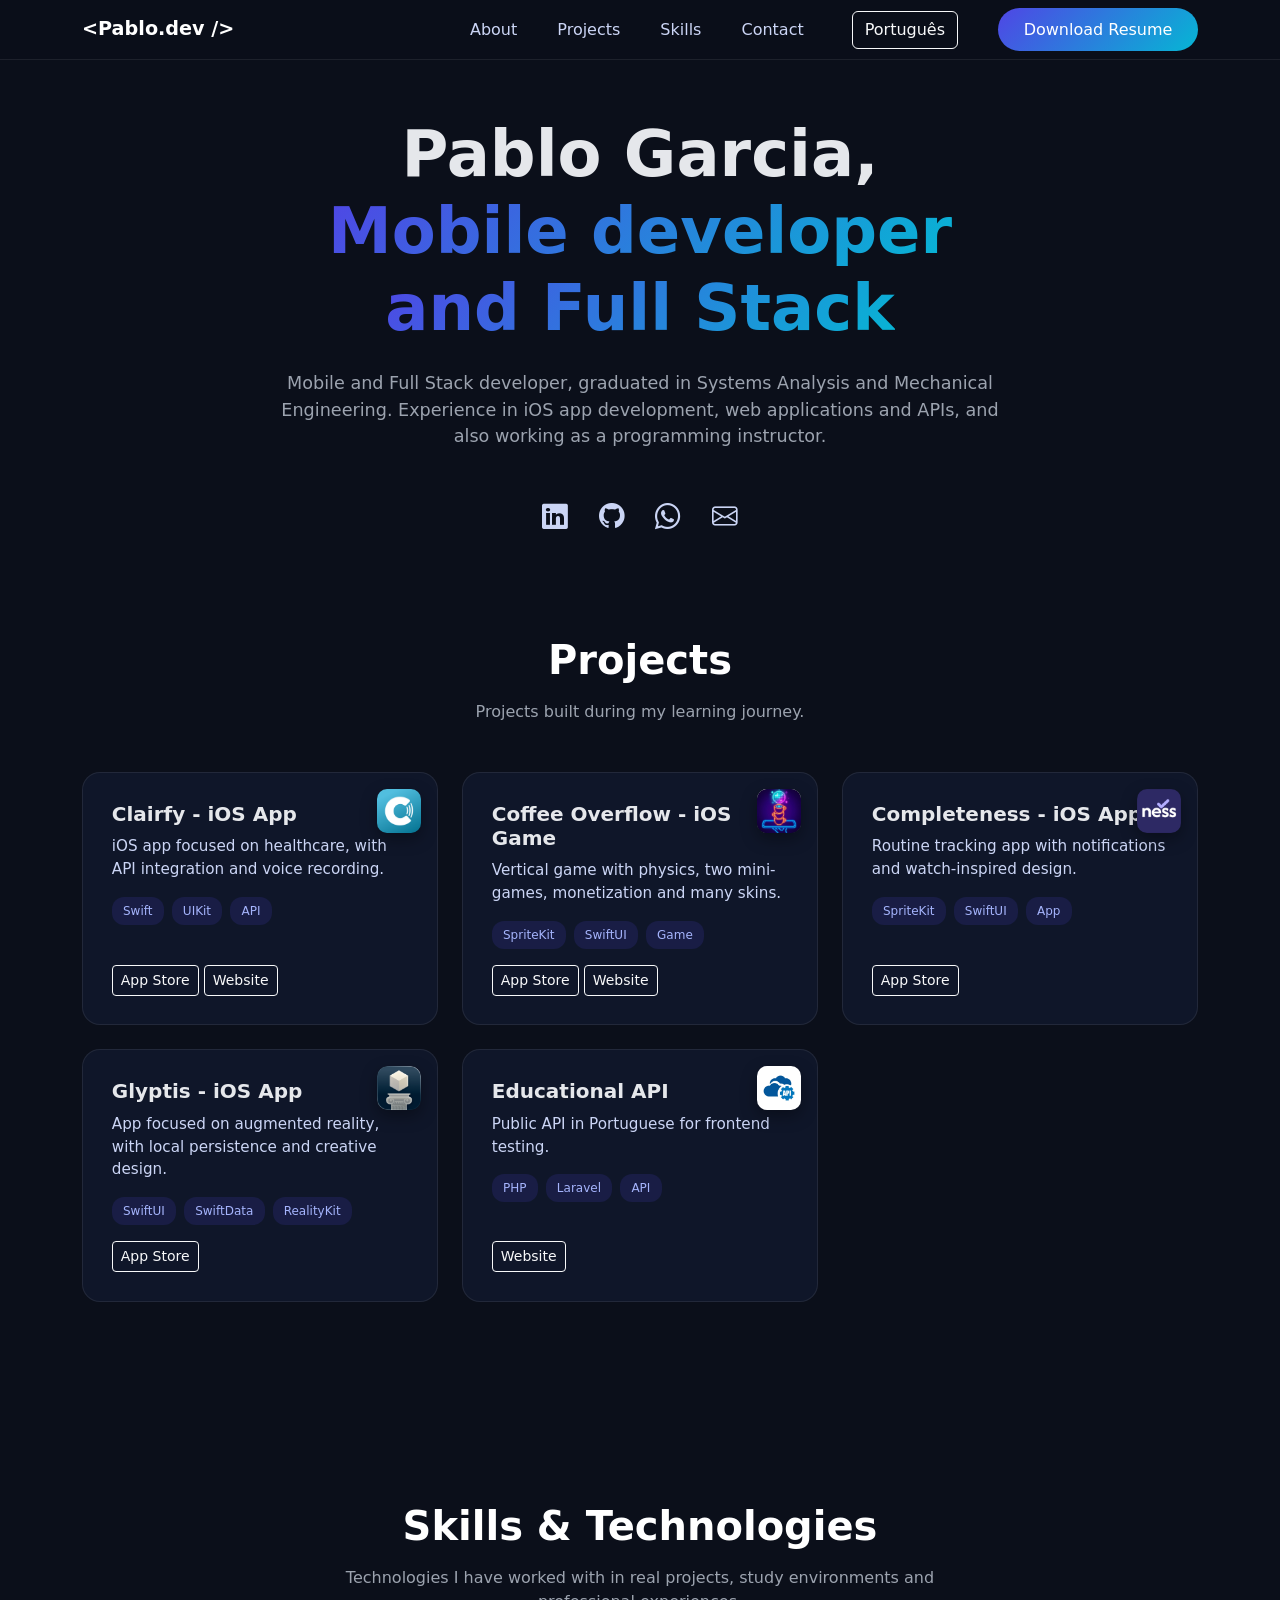
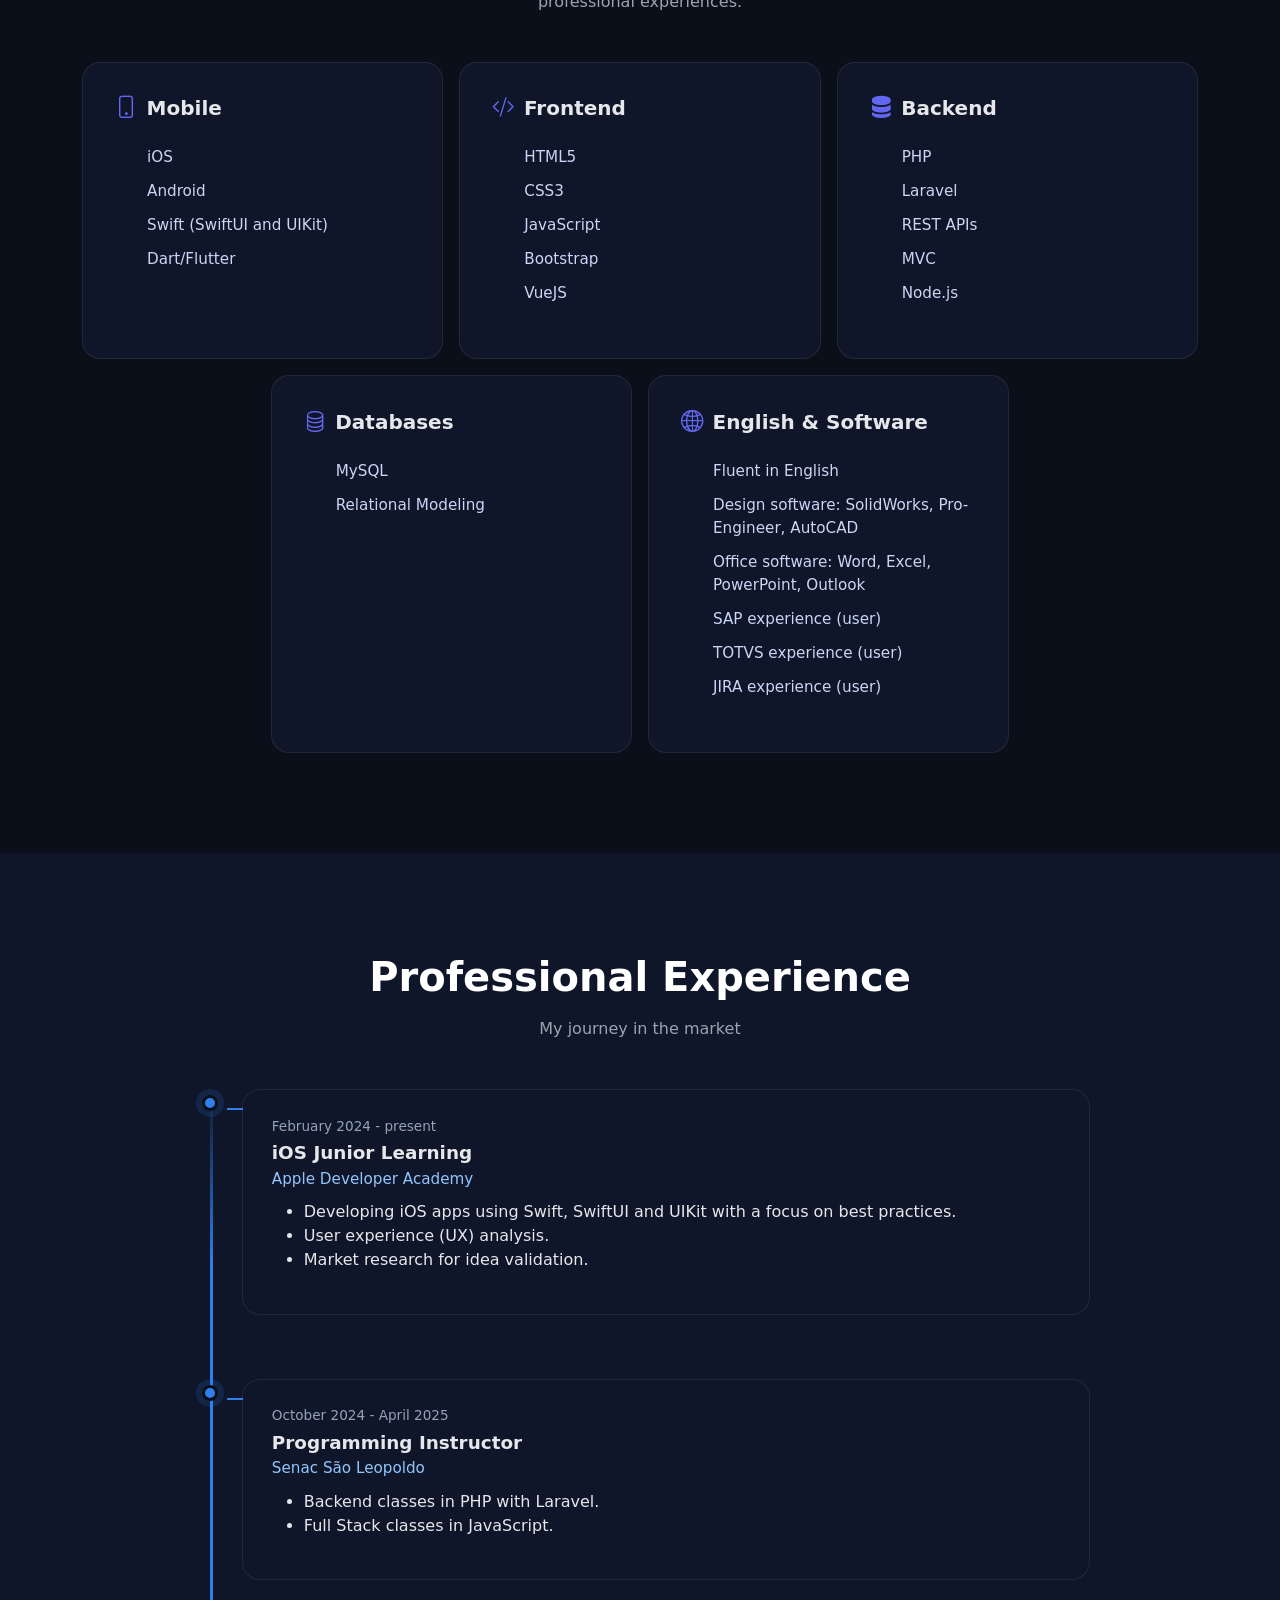
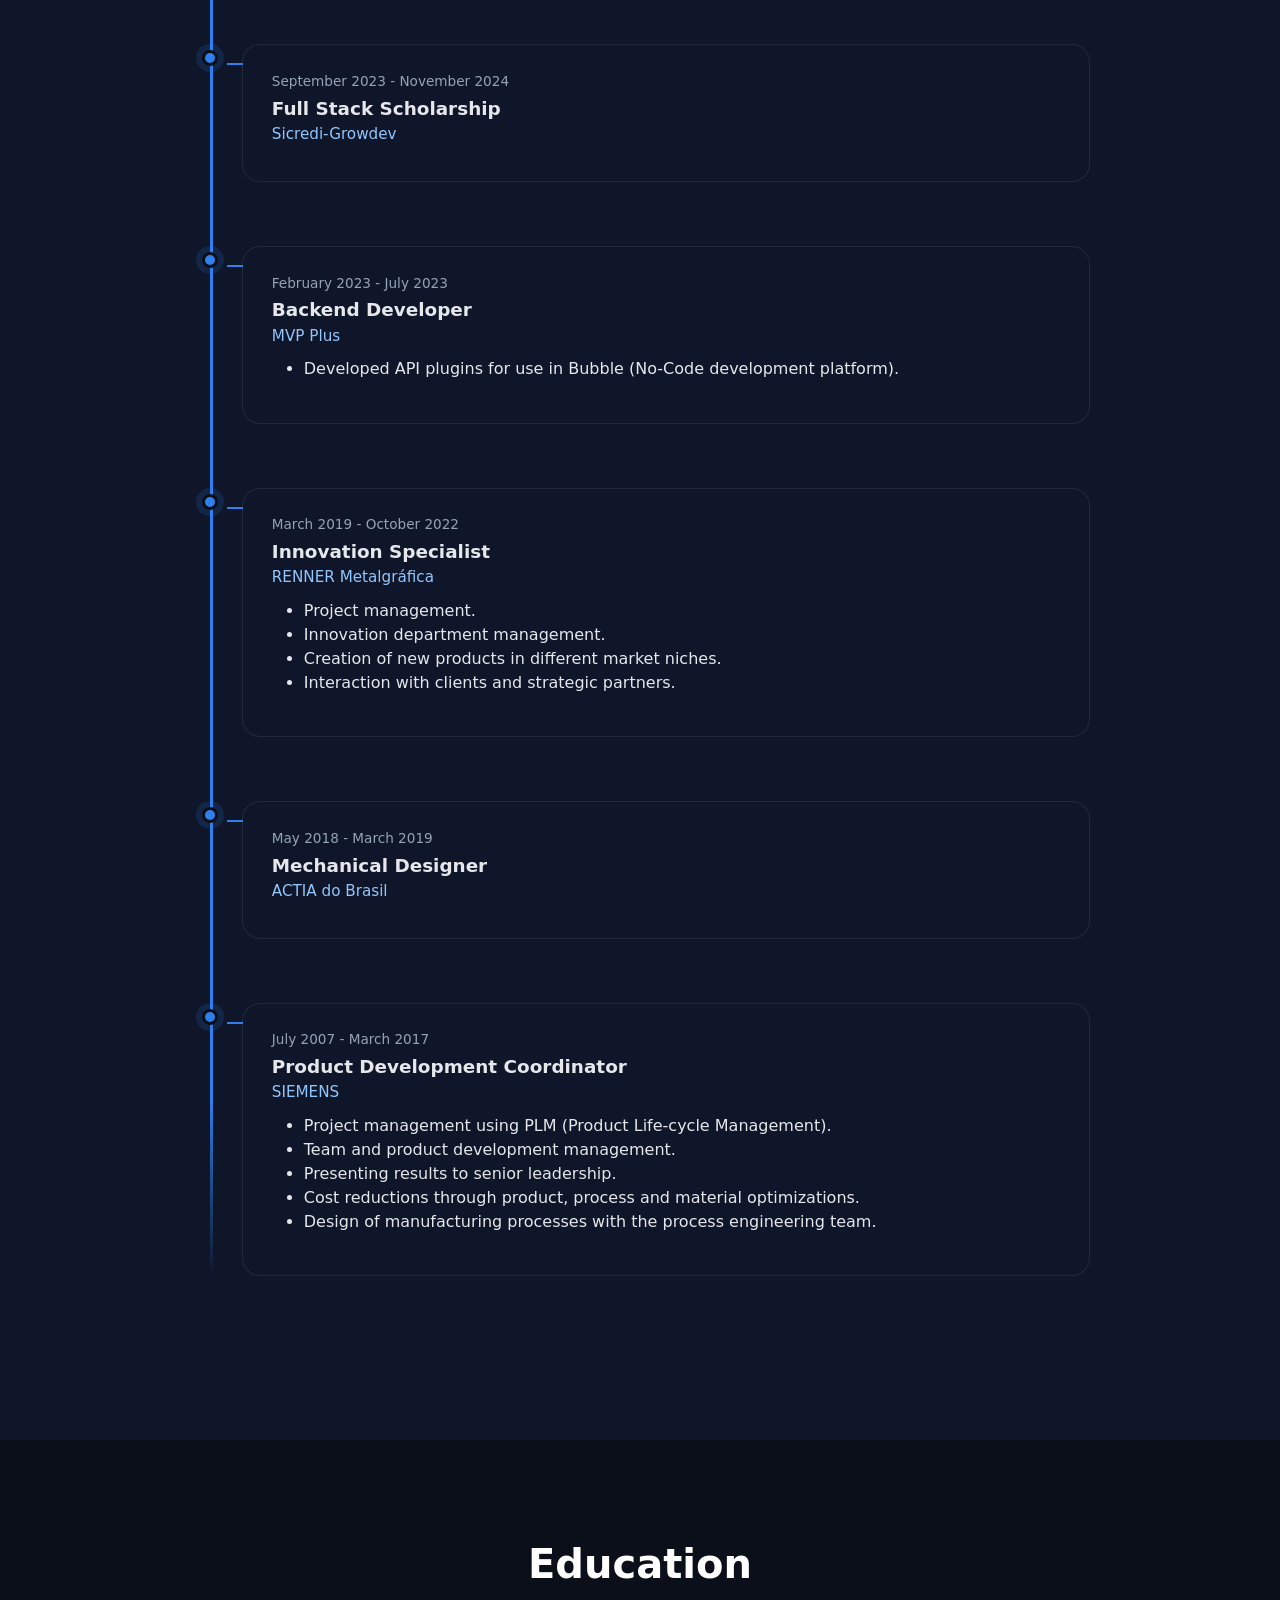
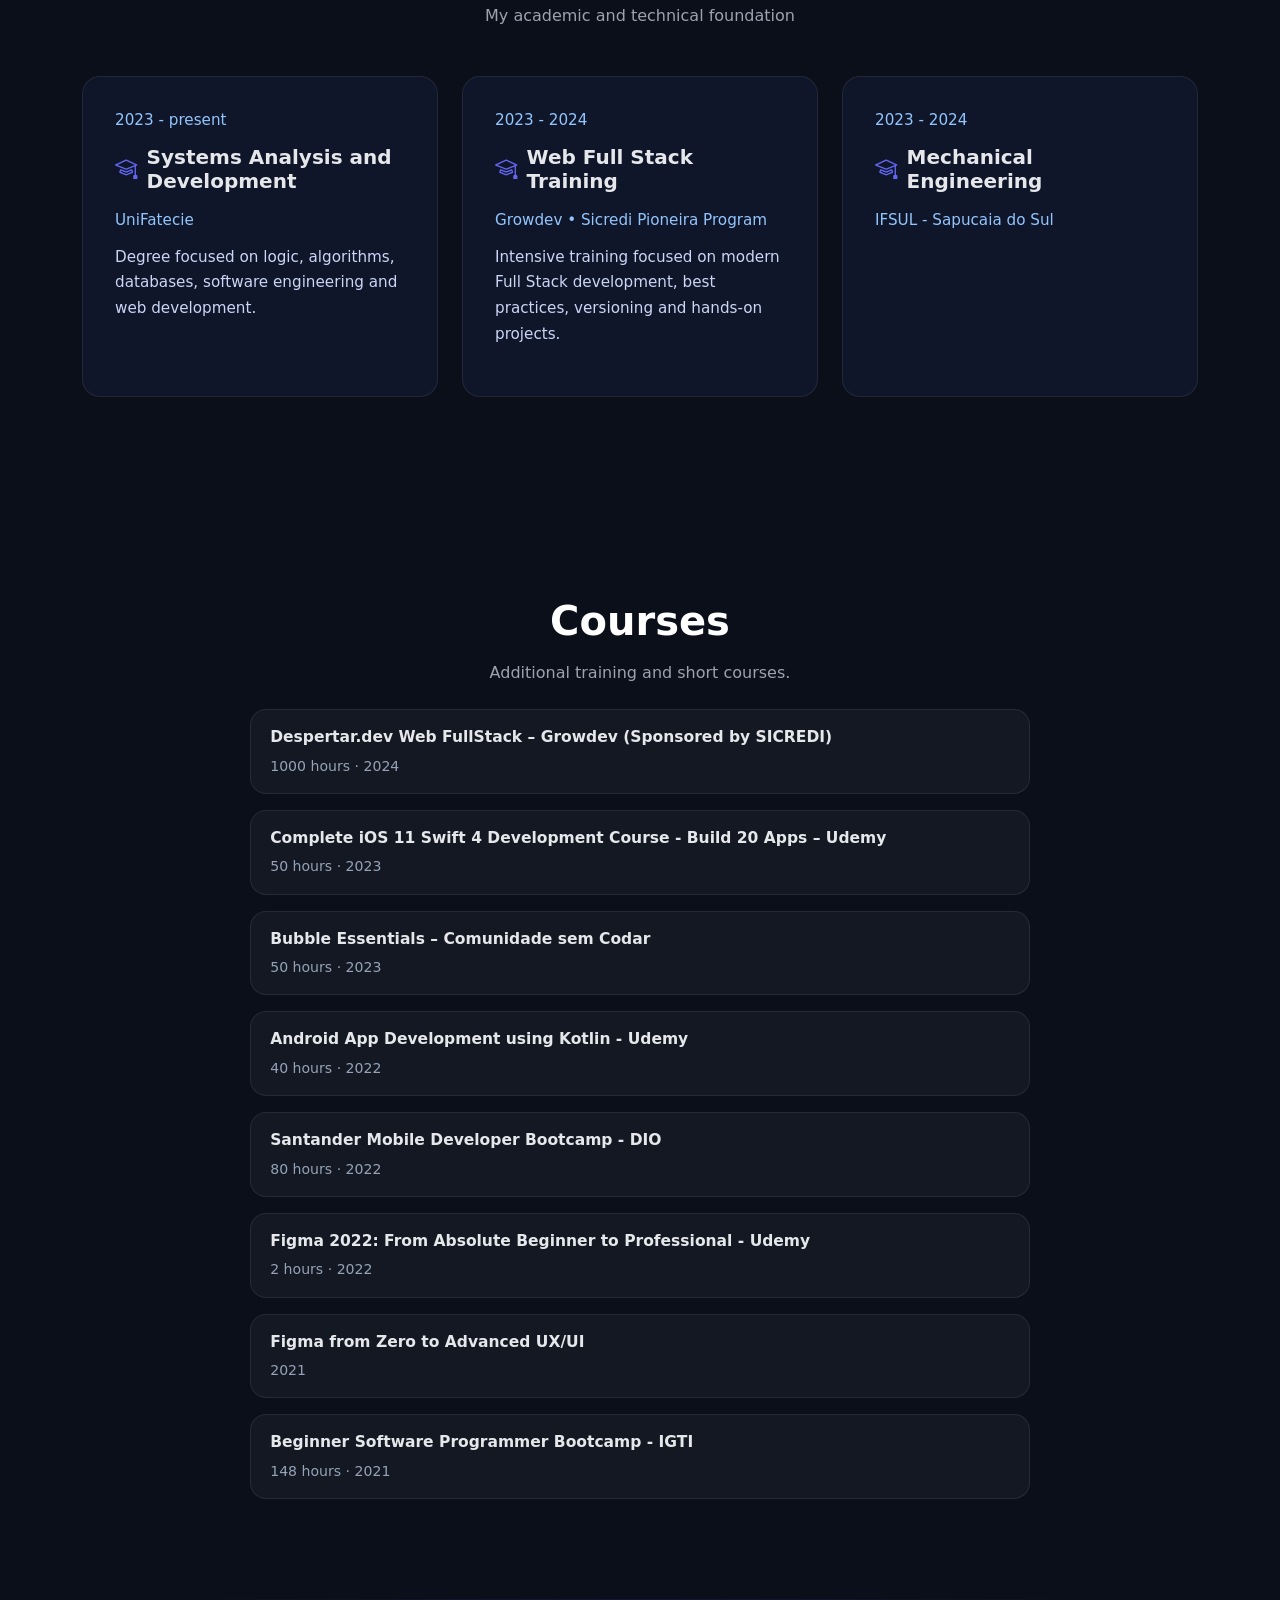
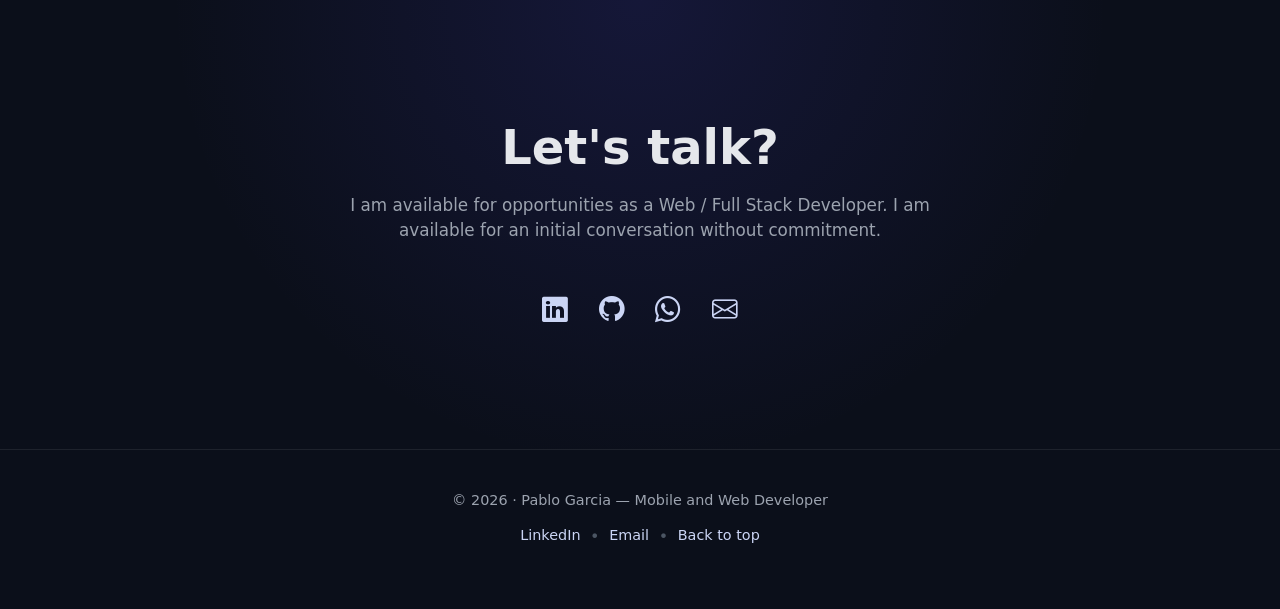
==== index-en.html @ 7ee6f0d1 "FInalização do portifólio" ====
<!DOCTYPE html>
<html lang="en">

<head>
    <meta charset="UTF-8" />
    <meta name="viewport" content="width=device-width, initial-scale=1.0" />
    <title>Pablo Garcia | Portfolio</title>

    <!-- Bootstrap -->
    <link href="https://cdn.jsdelivr.net/npm/bootstrap@5.3.3/dist/css/bootstrap.min.css" rel="stylesheet" />

    <!-- Icons -->
    <link href="https://cdn.jsdelivr.net/npm/bootstrap-icons@1.11.3/font/bootstrap-icons.css" rel="stylesheet" />

    <!-- Custom CSS -->
    <link rel="stylesheet" href="css/style.css" />
</head>

<body>

    <!-- NAVBAR -->
    <nav class="navbar navbar-expand-lg navbar-dark fixed-top custom-navbar">
        <div class="container">
            <a class="navbar-brand fw-bold" href="#">
                &lt;Pablo.dev /&gt;
            </a>

            <button class="navbar-toggler" type="button" data-bs-toggle="collapse" data-bs-target="#navbarNav">
                <span class="navbar-toggler-icon"></span>
            </button>

            <div class="collapse navbar-collapse justify-content-end" id="navbarNav">
                <ul class="navbar-nav align-items-lg-center gap-lg-4">
                    <li class="nav-item">
                        <a class="nav-link" href="#about">About</a>
                    </li>
                    <li class="nav-item">
                        <a class="nav-link" href="#projects">Projects</a>
                    </li>
                    <li class="nav-item">
                        <a class="nav-link" href="#skills">Skills</a>
                    </li>
                    <li class="nav-item">
                        <a class="nav-link" href="#contact">Contact</a>
                    </li>
                    <li class="nav-item">
                        <a class="btn btn-outline-light ms-lg-3 d-none d-lg-inline-block" href="index.html">
                            Português
                        </a>
                    </li>
                    <li class="nav-item">
                        <a class="btn btn-gradient ms-lg-3 d-none d-lg-inline-block" href="assets/Pablo_Garcia_dev_ATS_in.pdf" download>
                            Download Resume
                        </a>
                    </li>
                </ul>
            </div>

            <a class="btn btn-outline-light ms-lg-3 d-inline-block d-lg-none nav-lang-mobile" href="index.html">
                Português
            </a>
        </div>
    </nav>

    <!-- HERO -->
    <section class="hero-section d-flex align-items-center">
        <div class="container text-center">

            <h1 class="hero-title mt-3">
                Pablo Garcia, <br />
                <span class="gradient-text">Mobile developer</span><br />
                <span class="gradient-text">and Full Stack</span>
            </h1>

            <section id="about">
                <p class="hero-subtitle mt-4">
                    Mobile and Full Stack developer, graduated in Systems Analysis and Mechanical Engineering.
                    Experience in iOS app development, web applications and APIs, and also working as a programming instructor.
                </p>
            </section>

            <section id="contact">
                <div class="social-icons mt-5">
                    <a href="https://www.linkedin.com/in/pablogarciadev/" class="me-3" target="_blank"
                        rel="noopener noreferrer" aria-label="LinkedIn">
                        <i class="bi bi-linkedin"></i></a>

                    <a href="https://github.com/PabloGarcia48" class="me-3" target="_blank" rel="noopener noreferrer"
                        aria-label="GitHub">
                        <i class="bi bi-github"></i></a>

                    <a href="https://wa.me/5551993482929" class="me-3" target="_blank" rel="noopener noreferrer"
                        aria-label="WhatsApp">
                        <i class="bi bi-whatsapp"></i></a>

                    <a href="mailto:pablorobertodev@gmail.com" aria-label="email">
                        <i class="bi bi-envelope"></i></a>
                </div>
            </section>

        </div>
    </section>

    <!-- PROJECTS -->
    <section id="projects" class="section-padding">
        <div class="container">

            <div class="section-header text-center mb-5">
                <h2 class="section-title">Projects</h2>
                <p class="section-subtitle">
                    Projects built during my learning journey.
                </p>
            </div>

            <div class="row g-4">

                <!-- Project 1 -->
                <div class="col-md-6 col-lg-4">
                    <div class="project-card h-100">

                        <!-- App Icon -->
                        <img src="assets/ClairfyIcon.png" alt="Clairfy app icon" class="project-icon" />

                        <div class="project-body">
                            <h5 class="project-title">Clairfy - iOS App</h5>
                            <p class="project-description">
                                iOS app focused on healthcare, with API integration and voice recording.
                            </p>

                            <div class="project-tags">
                                <span class="tag">Swift</span>
                                <span class="tag">UIKit</span>
                                <span class="tag">API</span>
                            </div>
                        </div>

                        <div class="project-footer mt-3">
                            <a href="https://apps.apple.com/br/app/clairfy/id6747406139?l=en-GB" target="_blank"
                                rel="noopener noreferrer" class="btn btn-sm btn-outline-light">
                                App Store
                            </a>
                            <a href="https://clairfy.netlify.app" target="_blank" rel="noopener noreferrer"
                                class="btn btn-sm btn-outline-light">
                                Website
                            </a>
                        </div>
                    </div>
                </div>

                <!-- Project 2 -->

                <div class="col-md-6 col-lg-4">
                    <div class="project-card h-100">

                        <!-- App Icon -->
                        <img src="assets/CoffeeOverflowIcon.jpeg" alt="Coffee Overflow app icon"
                            class="project-icon" />

                        <div class="project-body">
                            <h5 class="project-title">Coffee Overflow - iOS Game</h5>
                            <p class="project-description">
                                Vertical game with physics, two mini-games, monetization and many skins.
                            </p>

                            <div class="project-tags">
                                <span class="tag">SpriteKit</span>
                                <span class="tag">SwiftUI</span>
                                <span class="tag">Game</span>
                            </div>
                        </div>

                        <div class="project-footer mt-3">
                            <a href="https://apps.apple.com/br/app/coffee-overflow-neon-rhythm/id6760731874?l=en-GB"
                                target="_blank" rel="noopener noreferrer" class="btn btn-sm btn-outline-light">
                                App Store
                            </a>
                            <a href="https://coffeeoverflow.lovable.app" target="_blank" rel="noopener noreferrer"
                                class="btn btn-sm btn-outline-light">
                                Website
                            </a>
                        </div>
                    </div>
                </div>

                <!-- Project 3 -->

                <div class="col-md-6 col-lg-4">
                    <div class="project-card h-100">

                        <!-- App Icon -->
                        <img src="assets/completenessIcon.jpg" alt="Completeness app icon" class="project-icon" />

                        <div class="project-body">
                            <h5 class="project-title">Completeness - iOS App</h5>
                            <p class="project-description">
                                Routine tracking app with notifications and watch-inspired design.
                            </p>

                            <div class="project-tags">
                                <span class="tag">SpriteKit</span>
                                <span class="tag">SwiftUI</span>
                                <span class="tag">App</span>
                            </div>
                        </div>

                        <div class="project-footer mt-3">
                            <a href="https://apps.apple.com/br/app/completeness/id6752423274?l=en-GB" target="_blank"
                                rel="noopener noreferrer" class="btn btn-sm btn-outline-light">
                                App Store
                            </a>
                        </div>
                    </div>
                </div>

                <!-- Project 4 -->

                <div class="col-md-6 col-lg-4">
                    <div class="project-card h-100">

                        <!-- App Icon -->
                        <img src="assets/GlyptisIcon.png" alt="Glyptis app icon" class="project-icon" />

                        <div class="project-body">
                            <h5 class="project-title">Glyptis - iOS App</h5>
                            <p class="project-description">
                                App focused on augmented reality, with local persistence and creative design.
                            </p>

                            <div class="project-tags">
                                <span class="tag">SwiftUI</span>
                                <span class="tag">SwiftData</span>
                                <span class="tag">RealityKit</span>
                            </div>
                        </div>

                        <div class="project-footer mt-3">
                            <a href="https://apps.apple.com/br/app/glyptis-realidade-esculpida/id6755839447?l=en-GB"
                                target="_blank" rel="noopener noreferrer" class="btn btn-sm btn-outline-light">
                                App Store
                            </a>
                        </div>
                    </div>
                </div>

                <!-- Project 5 -->

                <div class="col-md-6 col-lg-4">
                    <div class="project-card h-100">

                        <!-- App Icon -->
                        <img src="assets/logoAPI.jpg" alt="Vibe4Fit app icon" class="project-icon" />

                        <div class="project-body">
                            <h5 class="project-title">Educational API</h5>
                            <p class="project-description">
                                Public API in Portuguese for frontend testing.
                            </p>

                            <div class="project-tags">
                                <span class="tag">PHP</span>
                                <span class="tag">Laravel</span>
                                <span class="tag">API</span>
                            </div>
                        </div>

                        <div class="project-footer mt-3">
                            <a href="https://api-professores-main-2dg03s.laravel.cloud" target="_blank"
                                rel="noopener noreferrer" class="btn btn-sm btn-outline-light">
                                Website
                            </a>
                        </div>
                    </div>
                </div>
            </div>
        </div>
    </section>

    <!-- SKILLS -->
    <section id="skills" class="section-padding">
        <div class="container">

            <div class="section-header text-center mb-5">
                <h2 class="section-title">Skills & Technologies</h2>
                <p class="section-subtitle">
                    Technologies I have worked with in real projects, study environments and professional experiences.
                </p>
            </div>

            <div class="row g-3">

                <!-- Mobile -->
                <div class="col-md-6 col-lg-4">
                    <div class="skill-card h-100">
                        <h5 class="skill-title">
                            <i class="bi bi-phone"></i> Mobile
                        </h5>

                        <ul class="skill-list">
                            <li>iOS</li>
                            <li>Android</li>
                            <li>Swift (SwiftUI and UIKit)</li>
                            <li>Dart/Flutter</li>
                        </ul>
                    </div>
                </div>

                <!-- Frontend -->
                <div class="col-md-6 col-lg-4">
                    <div class="skill-card h-100">
                        <h5 class="skill-title">
                            <i class="bi bi-code-slash"></i> Frontend
                        </h5>

                        <ul class="skill-list">
                            <li>HTML5</li>
                            <li>CSS3</li>
                            <li>JavaScript</li>
                            <li>Bootstrap</li>
                            <li>VueJS</li>
                        </ul>
                    </div>
                </div>

                <!-- Backend -->
                <div class="col-md-6 col-lg-4">
                    <div class="skill-card h-100">
                        <h5 class="skill-title">
                            <i class="bi bi-server"></i> Backend
                        </h5>

                        <ul class="skill-list">
                            <li>PHP</li>
                            <li>Laravel</li>
                            <li>REST APIs</li>
                            <li>MVC</li>
                            <li>Node.js</li>
                        </ul>
                    </div>
                </div>

                <!-- Database -->
                <div class="col-md-6 col-lg-4 offset-lg-2">
                    <div class="skill-card h-100">
                        <h5 class="skill-title">
                            <i class="bi bi-database"></i> Databases
                        </h5>

                        <ul class="skill-list">
                            <li>MySQL</li>
                            <li>Relational Modeling</li>
                        </ul>
                    </div>
                </div>

                <!-- English and Software -->
                <div class="col-md-6 col-lg-4">
                    <div class="skill-card h-100">
                        <h5 class="skill-title">
                            <i class="bi bi-globe2"></i> English & Software
                        </h5>

                        <ul class="skill-list">
                            <li>Fluent in English</li>
                            <li>Design software: SolidWorks, Pro-Engineer, AutoCAD</li>
                            <li>Office software: Word, Excel, PowerPoint, Outlook</li>
                            <li>SAP experience (user)</li>
                            <li>TOTVS experience (user)</li>
                            <li>JIRA experience (user)</li>
                        </ul>
                    </div>
                </div>

            </div>
        </div>
    </section>

    <!-- PROFESSIONAL EXPERIENCE -->

    <section id="experience" class="section-padding section-dark">
        <div class="container">
            <div class="section-header text-center mb-5">
                <h2 class="section-title">Professional Experience</h2>
                <p class="section-subtitle">My journey in the market</p>
            </div>

            <div class="timeline">

                <div class="timeline-item">
                    <div class="timeline-dot"></div>
                    <div class="timeline-content">
                        <span class="timeline-date">February 2024 - present</span>
                        <h5>iOS Junior Learning</h5>
                        <span class="timeline-company">Apple Developer Academy</span>
                        <ul>
                            <li>Developing iOS apps using Swift, SwiftUI and UIKit with a focus on best practices.</li>
                            <li>User experience (UX) analysis.</li>
                            <li>Market research for idea validation.</li>
                        </ul>
                    </div>
                </div>

                <div class="timeline-item">
                    <div class="timeline-dot"></div>
                    <div class="timeline-content">
                        <span class="timeline-date">October 2024 - April 2025</span>
                        <h5>Programming Instructor</h5>
                        <span class="timeline-company">Senac São Leopoldo</span>
                        <ul>
                            <li>Backend classes in PHP with Laravel.</li>
                            <li>Full Stack classes in JavaScript.</li>
                        </ul>
                    </div>
                </div>

                <div class="timeline-item">
                    <div class="timeline-dot"></div>
                    <div class="timeline-content">
                        <span class="timeline-date">September 2023 - November 2024</span>
                        <h5>Full Stack Scholarship</h5>
                        <span class="timeline-company">Sicredi-Growdev</span>

                    </div>
                </div>

                <div class="timeline-item">
                    <div class="timeline-dot"></div>
                    <div class="timeline-content">
                        <span class="timeline-date">February 2023 - July 2023</span>
                        <h5>Backend Developer</h5>
                        <span class="timeline-company">MVP Plus</span>
                        <ul>
                            <li>Developed API plugins for use in Bubble (No-Code development platform).</li>
                        </ul>
                    </div>
                </div>

                <div class="timeline-item">
                    <div class="timeline-dot"></div>
                    <div class="timeline-content">
                        <span class="timeline-date">March 2019 - October 2022</span>
                        <h5>Innovation Specialist</h5>
                        <span class="timeline-company">RENNER Metalgráfica</span>
                        <ul>
                            <li>Project management.</li>
                            <li>Innovation department management.</li>
                            <li>Creation of new products in different market niches.</li>
                            <li>Interaction with clients and strategic partners.</li>
                        </ul>
                    </div>
                </div>

                <div class="timeline-item">
                    <div class="timeline-dot"></div>
                    <div class="timeline-content">
                        <span class="timeline-date">May 2018 - March 2019</span>
                        <h5>Mechanical Designer</h5>
                        <span class="timeline-company">ACTIA do Brasil</span>
                    </div>
                </div>

                <div class="timeline-item">
                    <div class="timeline-dot"></div>
                    <div class="timeline-content">
                        <span class="timeline-date">July 2007 - March 2017</span>
                        <h5>Product Development Coordinator</h5>
                        <span class="timeline-company">SIEMENS</span>
                        <ul>
                            <li>Project management using PLM (Product Life-cycle Management).</li>
                            <li>Team and product development management.</li>
                            <li>Presenting results to senior leadership.</li>
                            <li>Cost reductions through product, process and material optimizations.</li>
                            <li>Design of manufacturing processes with the process engineering team.</li>
                        </ul>
                    </div>
                </div>

            </div>
        </div>
    </section>


    <!-- EDUCATION -->

    <section id="education" class="section-padding">
        <div class="container">
            <div class="section-header text-center mb-5">
                <h2 class="section-title">Education</h2>
                <p class="section-subtitle">My academic and technical foundation</p>
            </div>

            <div class="row g-4">
                <div class="col-md-4">
                    <div class="education-card h-100">
                        <span class="education-date">2023 - present</span>
                        <h5 class="education-title">
                            <i class="bi bi-mortarboard"></i>
                            Systems Analysis and Development
                        </h5>
                        <span class="education-school">UniFatecie</span>
                        <p class="education-description">
                            Degree focused on logic, algorithms, databases, software engineering and web development.
                        </p>
                    </div>
                </div>

                <div class="col-md-4">
                    <div class="education-card h-100">
                        <span class="education-date">2023 - 2024</span>
                        <h5 class="education-title">
                            <i class="bi bi-mortarboard"></i>
                            Web Full Stack Training
                        </h5>
                        <span class="education-school">Growdev • Sicredi Pioneira Program</span>
                        <p class="education-description">
                            Intensive training focused on modern Full Stack development, best practices, versioning and hands-on projects.
                        </p>
                    </div>
                </div>

                <div class="col-md-4">
                    <div class="education-card h-100">
                        <span class="education-date">2023 - 2024</span>
                        <h5 class="education-title">
                            <i class="bi bi-mortarboard"></i>
                            Mechanical Engineering
                        </h5>
                        <span class="education-school">IFSUL - Sapucaia do Sul</span>
                    </div>
                </div>

            </div>
        </div>
    </section>

    <!-- COURSES -->
    <section id="courses" class="section-padding">
        <div class="container">
            <div class="section-header text-center mb-4">
                <h2 class="section-title">Courses</h2>
                <p class="section-subtitle">Additional training and short courses.</p>
            </div>

            <div class="course-list">
                <div class="course-item">
                    <p class="course-name">Despertar.dev Web FullStack – Growdev (Sponsored by SICREDI)</p>
                    <span class="course-meta">1000 hours · 2024</span>
                </div>
                <div class="course-item">
                    <p class="course-name">Complete iOS 11 Swift 4 Development Course - Build 20 Apps – Udemy</p>
                    <span class="course-meta">50 hours · 2023</span>
                </div>
                <div class="course-item">
                    <p class="course-name">Bubble Essentials – Comunidade sem Codar</p>
                    <span class="course-meta">50 hours · 2023</span>
                </div>
                <div class="course-item">
                    <p class="course-name">Android App Development using Kotlin - Udemy</p>
                    <span class="course-meta">40 hours · 2022</span>
                </div>
                <div class="course-item">
                    <p class="course-name">Santander Mobile Developer Bootcamp - DIO</p>
                    <span class="course-meta">80 hours · 2022</span>
                </div>
                <div class="course-item">
                    <p class="course-name">Figma 2022: From Absolute Beginner to Professional - Udemy</p>
                    <span class="course-meta">2 hours · 2022</span>
                </div>
                <div class="course-item">
                    <p class="course-name">Figma from Zero to Advanced UX/UI</p>
                    <span class="course-meta">2021</span>
                </div>
                <div class="course-item">
                    <p class="course-name">Beginner Software Programmer Bootcamp - IGTI</p>
                    <span class="course-meta">148 hours · 2021</span>
                </div>
            </div>
        </div>
    </section>

    <!-- CALL TO ACTION -->

    <section id="cta" class="cta-section">
        <div class="container text-center">
            <h2 class="cta-title">Let's talk?</h2>
            <p class="cta-subtitle">
                I am available for opportunities as a Web / Full Stack Developer.
                I am available for an initial conversation without commitment.
            </p>

            <div class="social-icons mt-5">
                <a href="https://www.linkedin.com/in/pablogarciadev/" class="me-3" target="_blank"
                    rel="noopener noreferrer" aria-label="LinkedIn">
                    <i class="bi bi-linkedin"></i></a>

                <a href="https://github.com/PabloGarcia48" class="me-3" target="_blank" rel="noopener noreferrer"
                    aria-label="GitHub">
                    <i class="bi bi-github"></i></a>

                <a href="https://wa.me/5551993482929" class="me-3" target="_blank" rel="noopener noreferrer"
                    aria-label="WhatsApp">
                    <i class="bi bi-whatsapp"></i></a>

                <a href="mailto:pablorobertodev@gmail.com" aria-label="email">
                    <i class="bi bi-envelope"></i></a>
            </div>
        </div>
    </section>


    <!-- Footer -->
    <footer class="site-footer">
        <div class="container text-center">
            <p>
                © 2026 · Pablo Garcia — Mobile and Web Developer
            </p>

            <div class="footer-links">
                <a href="https://www.linkedin.com/in/seulinkedin" target="_blank">
                    LinkedIn
                </a>
                <span>•</span>
                <a href="mailto:pablorobertodev@gmail.com">
                    Email
                </a>
                <span>•</span>
                <a href="#top">
                    Back to top
                </a>
            </div>
        </div>
    </footer>



    <!-- Bootstrap JS -->
    <script src="https://cdn.jsdelivr.net/npm/bootstrap@5.3.3/dist/js/bootstrap.bundle.min.js"></script>

    <!-- Animation JS -->
    <script>
        document.addEventListener("DOMContentLoaded", () => {
            const items = document.querySelectorAll(".timeline-item");

            const observer = new IntersectionObserver(
                (entries, observer) => {
                    entries.forEach(entry => {
                        if (entry.isIntersecting) {
                            entry.target.classList.add("is-visible");
                            observer.unobserve(entry.target);
                        }
                    });
                },
                {
                    threshold: 0.25
                }
            );

            items.forEach(item => observer.observe(item));
        });
    </script>

</body>

</html>
---- css/style.css ----
/* =========================
   RESET / BASE
========================= */

* {
  margin: 0;
  padding: 0;
  box-sizing: border-box;
}

body {
  background-color: #0b0f1a;
  color: #e5e7eb;
  font-family: "Inter", system-ui, sans-serif;
  scroll-behavior: smooth;
}

/* =========================
   NAVBAR
========================= */

.custom-navbar {
  background: rgba(11, 15, 26, 0.85);
  backdrop-filter: blur(10px);
  border-bottom: 1px solid rgba(255, 255, 255, 0.08);
}

.navbar-brand {
  font-size: 1.2rem;
  font-weight: 700;
  color: #ffffff !important;
}

.nav-link {
  color: #cbd5f5 !important;
  transition: color 0.3s ease;
}

.nav-link:hover {
  color: #ffffff !important;
}

/* =========================
   BOTÕES
========================= */

.btn-gradient {
  background: linear-gradient(135deg, #4f46e5, #06b6d4);
  color: #ffffff;
  border: none;
  border-radius: 30px;
  padding: 0.6rem 1.6rem;
  transition: transform 0.2s ease, box-shadow 0.2s ease;
}

.btn-gradient:hover {
  transform: translateY(-2px);
  box-shadow: 0 10px 25px rgba(79, 70, 229, 0.4);
}

/* =========================
   HERO
========================= */

.hero-section {
  /* min-height: 100vh; */
  padding-top: 100px;
  text-align: center;
}

.badge-available {
  background: rgba(34, 197, 94, 0.15);
  color: #22c55e;
  padding: 0.5rem 1rem;
  border-radius: 20px;
  font-size: 0.9rem;
  display: inline-block;
  margin-bottom: 1rem;
}

.hero-title {
  font-size: clamp(2.5rem, 5vw, 4rem);
  font-weight: 800;
  line-height: 1.2;
  margin-bottom: 1rem;
}

.gradient-text {
  background: linear-gradient(135deg, #4f46e5, #06b6d4);
  -webkit-background-clip: text;
  -webkit-text-fill-color: transparent;
}

.hero-subtitle {
  max-width: 720px;
  margin: 0 auto;
  font-size: 1.1rem;
  color: #9ca3af;
}

/* =========================
   SOCIAL ICONS
========================= */

.social-icons {
  margin-top: 2rem;
}

.social-icons a {
  font-size: 1.6rem;
  color: #cbd5f5;
  margin: 0 0.6rem;
  transition: color 0.3s ease;
}

.social-icons a:hover {
  color: #ffffff;
}

/* =========================
   SECTIONS
========================= */

.section-padding {
  padding: 100px 0;
}

#about,
#contact {
  scroll-margin-top: 100px;
}

.section-dark {
  background-color: #0f1629;
}

/* =========================
   SECTION HEADERS (GENÉRICOS)
========================= */

.section-header {
  text-align: center;
  margin-bottom: 4rem;
}

.section-header h2 {
  font-size: 2.5rem;
  font-weight: 800;
  color: #ffffff;
}

.section-header p {
  max-width: 640px;
  margin: 1rem auto 0;
  color: #9ca3af;
}

/* =========================
   PROJECT CARDS
========================= */

.project-card {
  background: #0f1629;
  border: 1px solid rgba(255, 255, 255, 0.08);
  border-radius: 18px;
  padding: 1.8rem;
  display: flex;
  flex-direction: column;
  justify-content: space-between;
  transition: transform 0.3s ease, box-shadow 0.3s ease;
}

.project-card:hover {
  transform: translateY(-6px);
  box-shadow: 0 20px 40px rgba(0, 0, 0, 0.4);
}

.project-title {
  font-weight: 700;
  margin-bottom: 0.6rem;
}

.project-description {
  font-size: 0.95rem;
  color: #cbd5f5;
  margin-bottom: 1rem;
}

/* =========================
   TAGS
========================= */

.project-tags {
  display: flex;
  flex-wrap: wrap;
  gap: 0.5rem;
}

.tag {
  background: rgba(79, 70, 229, 0.15);
  color: #a5b4fc;
  font-size: 0.75rem;
  padding: 0.3rem 0.7rem;
  border-radius: 12px;
}

/* =========================
   SKILLS
========================= */

.skill-card,
.education-card {
  background: #0f1629;
  border: 1px solid rgba(255, 255, 255, 0.08);
  border-radius: 18px;
  padding: 2rem;
  transition: transform 0.3s ease, box-shadow 0.3s ease;
}

.skill-card:hover,
.education-card:hover {
  transform: translateY(-5px);
  box-shadow: 0 18px 36px rgba(0, 0, 0, 0.4);
}

.skill-title {
  font-weight: 700;
  margin-bottom: 1.2rem;
  display: flex;
  align-items: center;
  gap: 0.6rem;
}

.education-date,
.education-school {
  display: block;
  color: #93c5fd;
  font-size: 0.95rem;
  margin-bottom: 0.8rem;
}

.education-title {
  font-weight: 700;
  margin-bottom: 1rem;
  font-size: 1.25rem;
  display: flex;
  align-items: center;
  gap: 0.6rem;
}

.education-title i {
  font-size: 1.4rem;
  color: #6366f1;
}

.education-description {
  color: #cbd5f5;
  font-size: 0.95rem;
  line-height: 1.7;
}

.course-list {
  display: grid;
  gap: 1rem;
  max-width: 780px;
  margin: 0 auto;
}

.course-item {
  background: rgba(255, 255, 255, 0.04);
  border: 1px solid rgba(255, 255, 255, 0.08);
  border-radius: 16px;
  padding: 1rem 1.2rem;
  display: flex;
  flex-direction: column;
  gap: 0.4rem;
}

.course-name {
  font-weight: 600;
  color: #e5e7eb;
  margin: 0;
  font-size: 0.97rem;
}

.course-meta {
  color: #94a3b8;
  font-size: 0.88rem;
}

.skill-title i {
  font-size: 1.4rem;
  color: #6366f1;
}

.skill-list {
  list-style: none;
}

.skill-list li {
  padding: 0.35rem 0;
  color: #cbd5f5;
  font-size: 0.95rem;
}

/* =========================
   TIMELINE (CORRIGIDA)
========================= */

.timeline {
  position: relative;
  max-width: 900px;
  margin: 0 auto;
  padding-left: 0;
}

/* linha só entre os eventos */
.timeline::before {
  content: "";
  position: absolute;
  left: 20px;
  top: 0;
  bottom: 0;
  width: 3px;
  background: linear-gradient(
    to bottom,
    transparent,
    #2f80ed 10%,
    #2f80ed 90%,
    transparent
  );
}

.timeline-item {
  position: relative;
  display: flex;
  gap: 24px;
  margin-bottom: 4rem;
}

/* DOT real */
.timeline-dot {
  flex-shrink: 0;
  width: 16px;
  height: 16px;
  margin-left: 12px;
  margin-top: 6px;
  background-color: #2f80ed;
  border-radius: 50%;
  border: 3px solid #0b0f1a;
  box-shadow: 0 0 0 6px rgba(47, 128, 237, 0.15);
}

/* CARD conectado */
.timeline-content {
  background-color: #0f1629;
  border: 1px solid rgba(255, 255, 255, 0.08);
  padding: 1.6rem 1.8rem;
  border-radius: 18px;
  width: 100%;
  position: relative;
}

/* “ponte” entre dot e card */
.timeline-content::before {
  content: "";
  position: absolute;
  left: -16px;
  top: 18px;
  width: 16px;
  height: 2px;
  background-color: #2f80ed;
}

.timeline-date {
  font-size: 0.85rem;
  color: #94a3b8;
  margin-bottom: 0.4rem;
  display: block;
}

.timeline-content h5 {
  font-size: 1.15rem;
  font-weight: 700;
  margin-bottom: 0.2rem;
}

.timeline-company {
  font-size: 0.95rem;
  color: #93c5fd;
  margin-bottom: 0.6rem;
  display: block;
}

.timeline-content p {
  font-size: 0.95rem;
  color: #cbd5f5;
  margin: 0;
}

/* =========================
   MOBILE
========================= */

@media (max-width: 768px) {
  .timeline::before {
    left: 14px;
  }

  .timeline-dot {
    margin-left: 6px;
  }

  .timeline-content::before {
    left: -12px;
    width: 12px;
  }
}


/* =========================
   RESPONSIVO
========================= */

@media (max-width: 768px) {
  .section-padding {
    padding: 80px 0;
  }

  .hero-title {
    font-size: 2.4rem;
  }

  .timeline {
    padding-left: 24px;
  }

  .timeline-content {
    margin-left: 24px;
    padding: 1.2rem;
  }
}

@media (max-width: 991.98px) {
  .navbar-toggler {
    display: none !important;
  }

  .navbar-collapse {
    display: none !important;
  }

  .nav-lang-mobile {
    display: inline-flex !important;
  }
}

/* =========================
   TIMELINE – ANIMAÇÃO
========================= */

.timeline-item {
  opacity: 0;
  transform: translateY(30px);
  transition:
    opacity 0.6s ease-out,
    transform 0.6s ease-out;
}

/* estado visível */
.timeline-item.is-visible {
  opacity: 1;
  transform: translateY(0);
}

/* dot entra antes */
.timeline-dot {
  transform: scale(0);
  transition: transform 0.4s ease-out;
}

.timeline-item.is-visible .timeline-dot {
  transform: scale(1);
}

/* card entra levemente depois */
.timeline-content {
  opacity: 0;
  transform: translateX(20px);
  transition:
    opacity 0.5s ease-out 0.15s,
    transform 0.5s ease-out 0.15s;
}

.timeline-item.is-visible .timeline-content {
  opacity: 1;
  transform: translateX(0);
}

/* =========================
   CTA FINAL
========================= */

.cta-section {
  padding: 120px 0;
  background: radial-gradient(
    circle at top,
    rgba(79, 70, 229, 0.15),
    transparent 60%
  );
}

.cta-title {
  font-size: clamp(2rem, 4vw, 3rem);
  font-weight: 800;
  margin-bottom: 1rem;
}

.cta-subtitle {
  max-width: 640px;
  margin: 0 auto 2.5rem;
  color: #9ca3af;
  font-size: 1.05rem;
}

.cta-buttons {
  display: flex;
  justify-content: center;
  gap: 1rem;
  flex-wrap: wrap;
}

/* =========================
   FOOTER
========================= */

.site-footer {
  padding: 40px 0 60px;
  background-color: #0b0f1a;
  border-top: 1px solid rgba(255, 255, 255, 0.08);
}

.site-footer p {
  margin: 0;
  font-size: 0.9rem;
  color: #9ca3af;
}

.footer-links {
  margin-top: 0.8rem;
  display: flex;
  justify-content: center;
  gap: 0.6rem;
  flex-wrap: wrap;
}

.footer-links a {
  color: #cbd5f5;
  font-size: 0.9rem;
  text-decoration: none;
  transition: color 0.3s;
}

.footer-links a:hover {
  color: #ffffff;
}

.footer-links span {
  color: #4b5563;
}

/* =========================
   PROJECT ICON
========================= */

.project-card {
  position: relative;
}

.project-icon {
  position: absolute;
  top: 16px;
  right: 16px;
  width: 44px;
  height: 44px;
  border-radius: 10px;
  object-fit: cover;
  box-shadow: 0 6px 16px rgba(0, 0, 0, 0.35);
  background-color: #111827;
}

.project-card:hover .project-icon {
  transform: scale(1.05);
  transition: transform 0.2s ease;
}
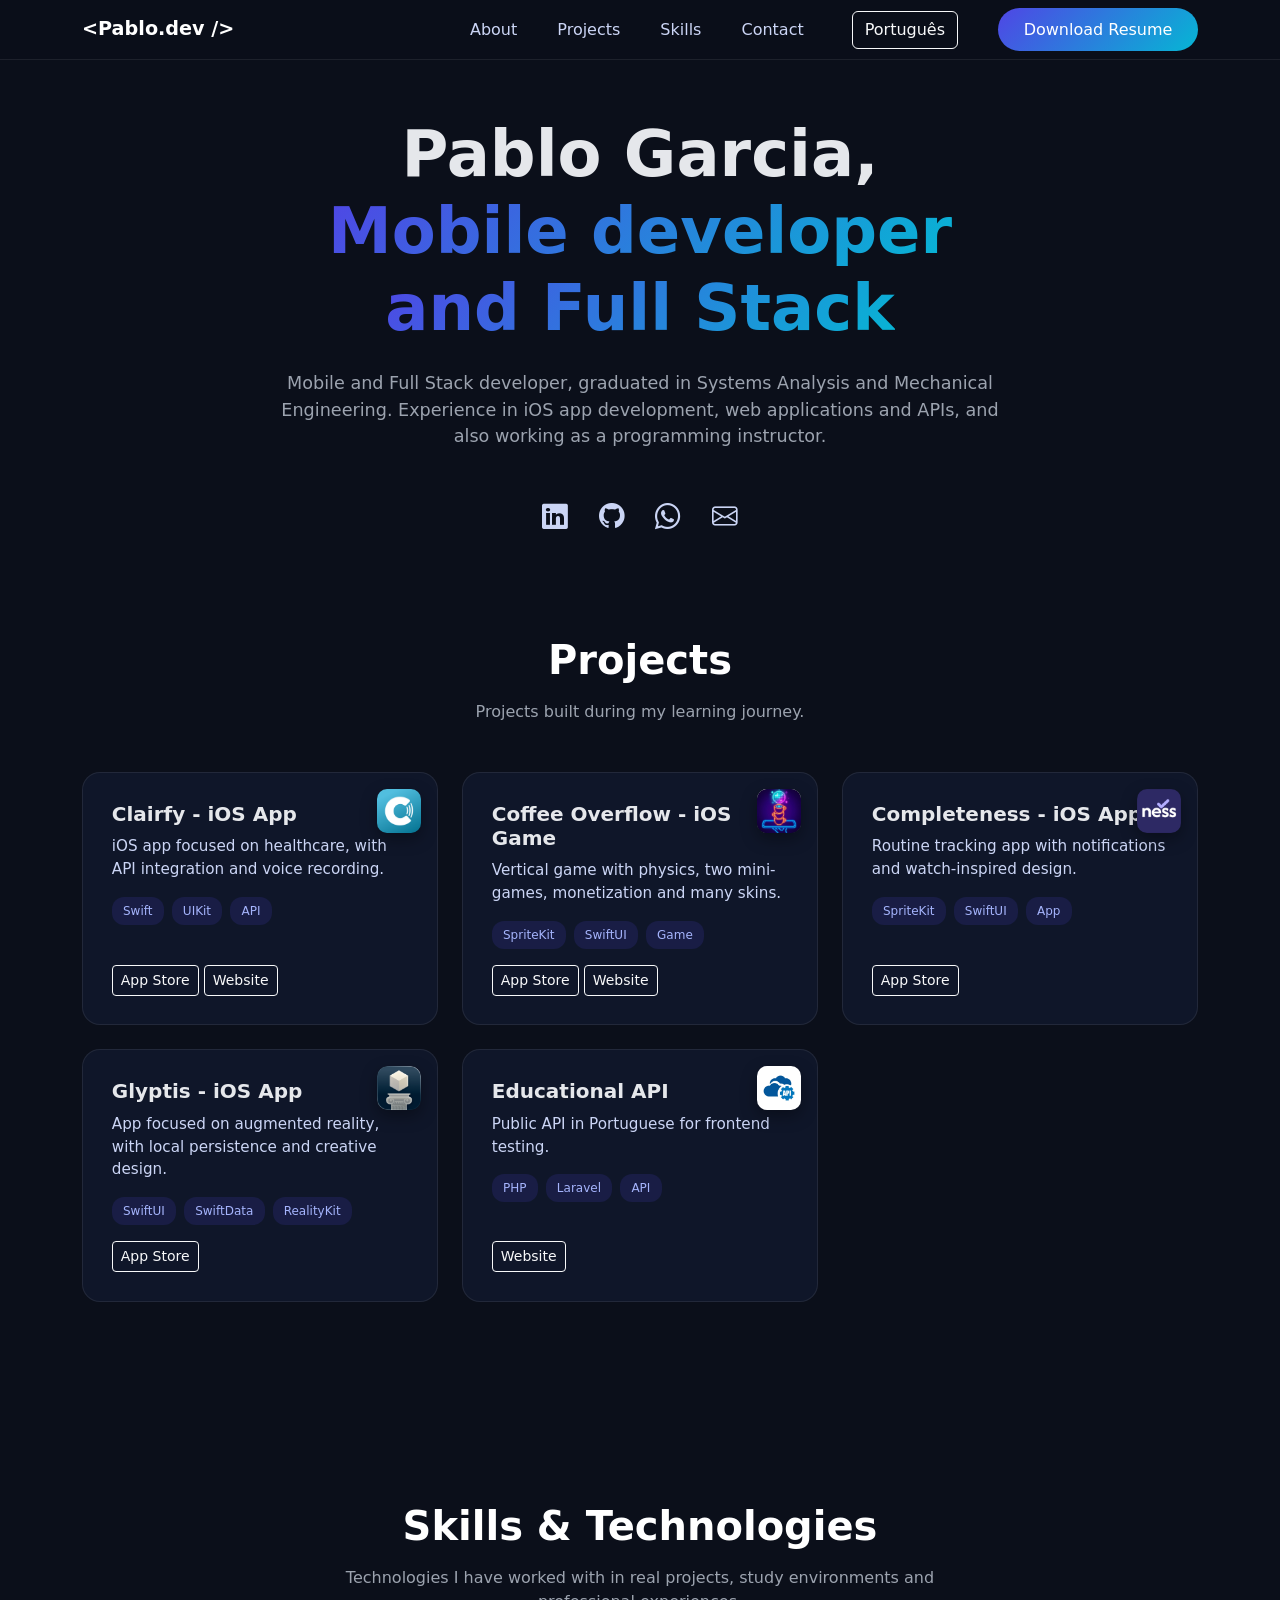
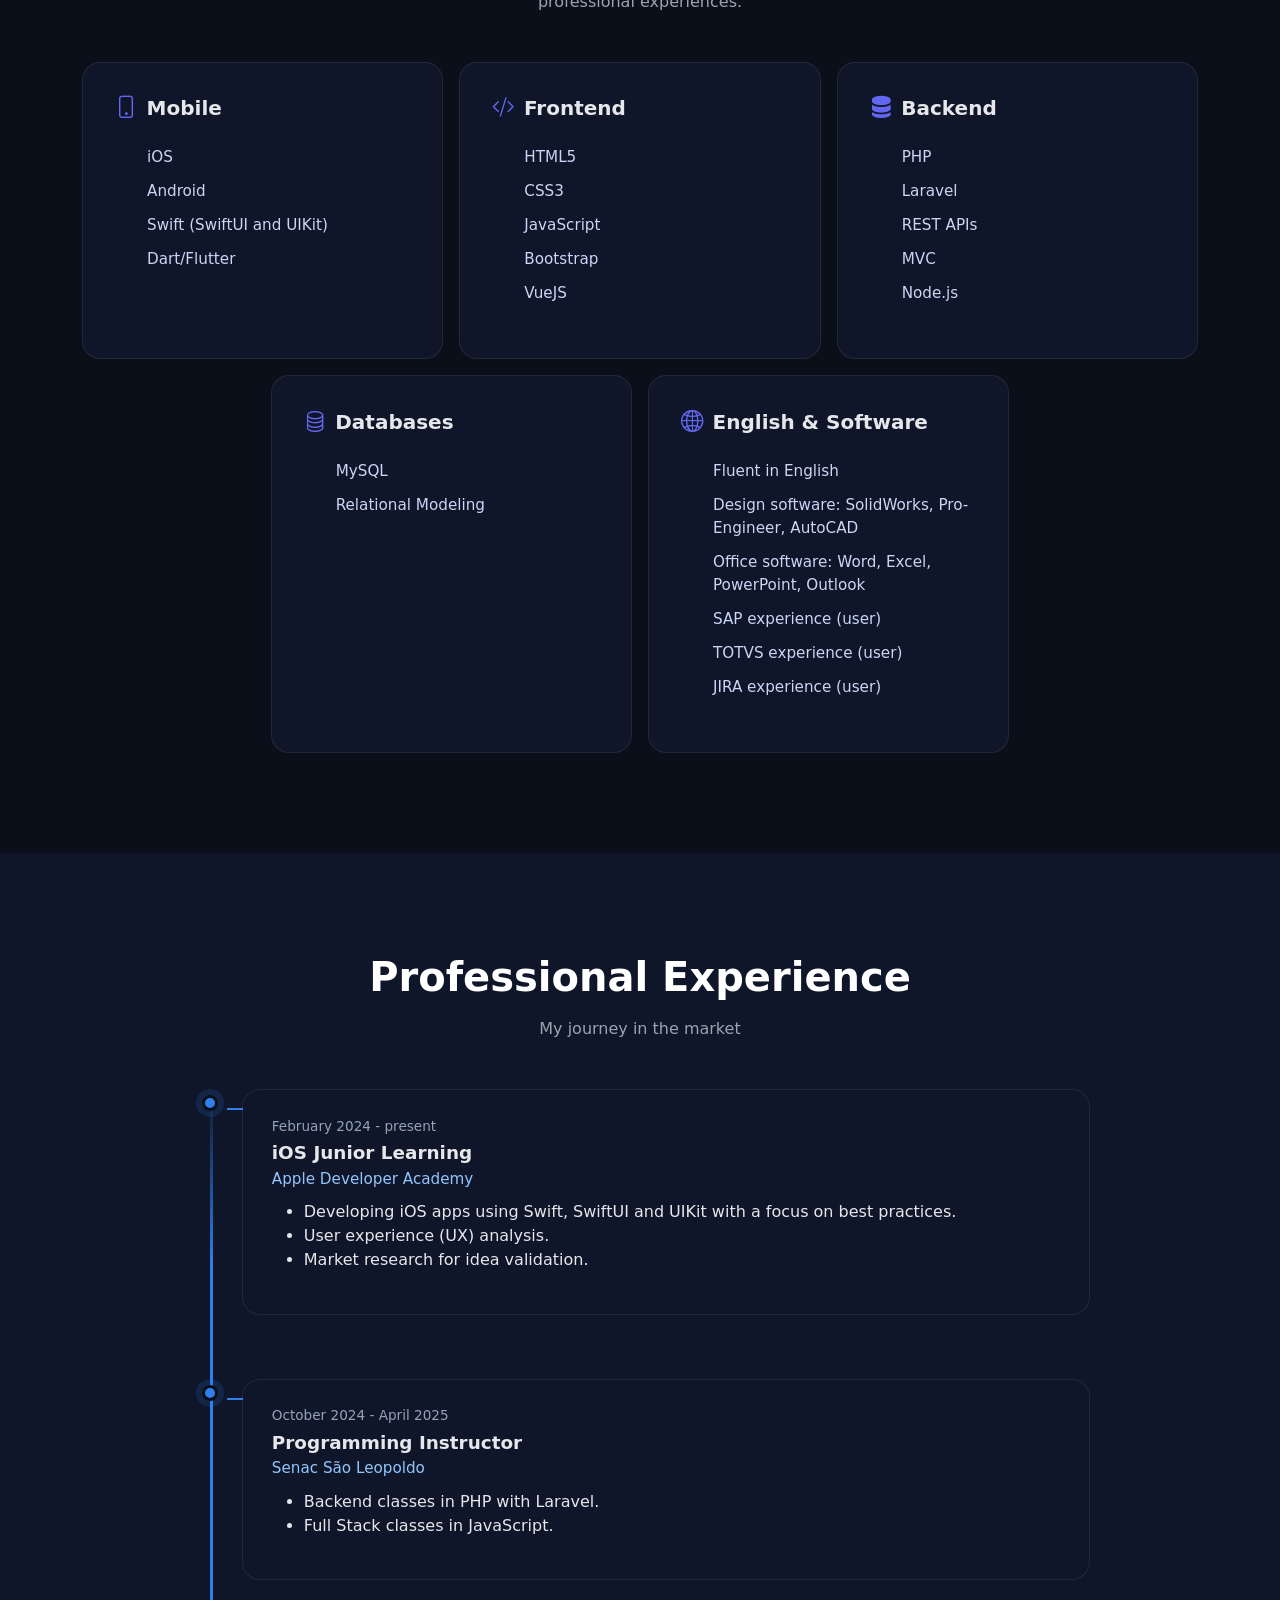
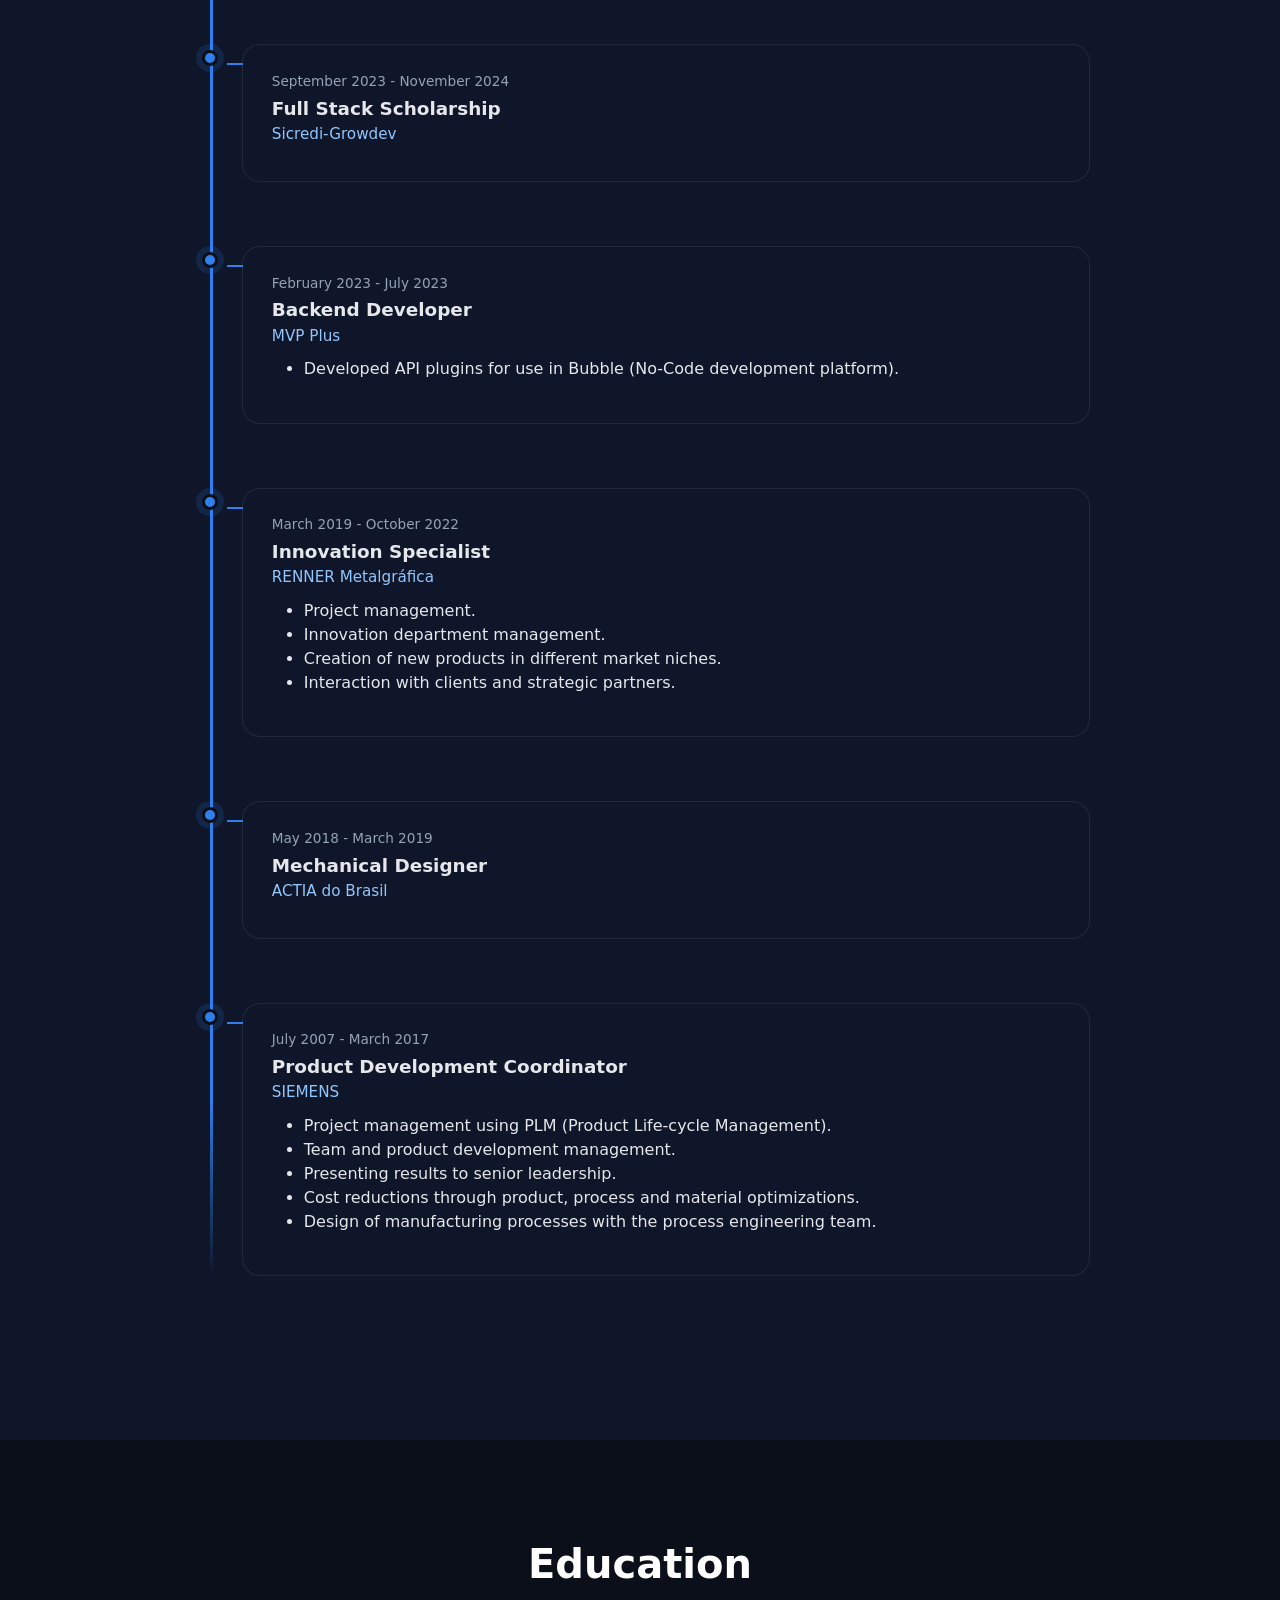
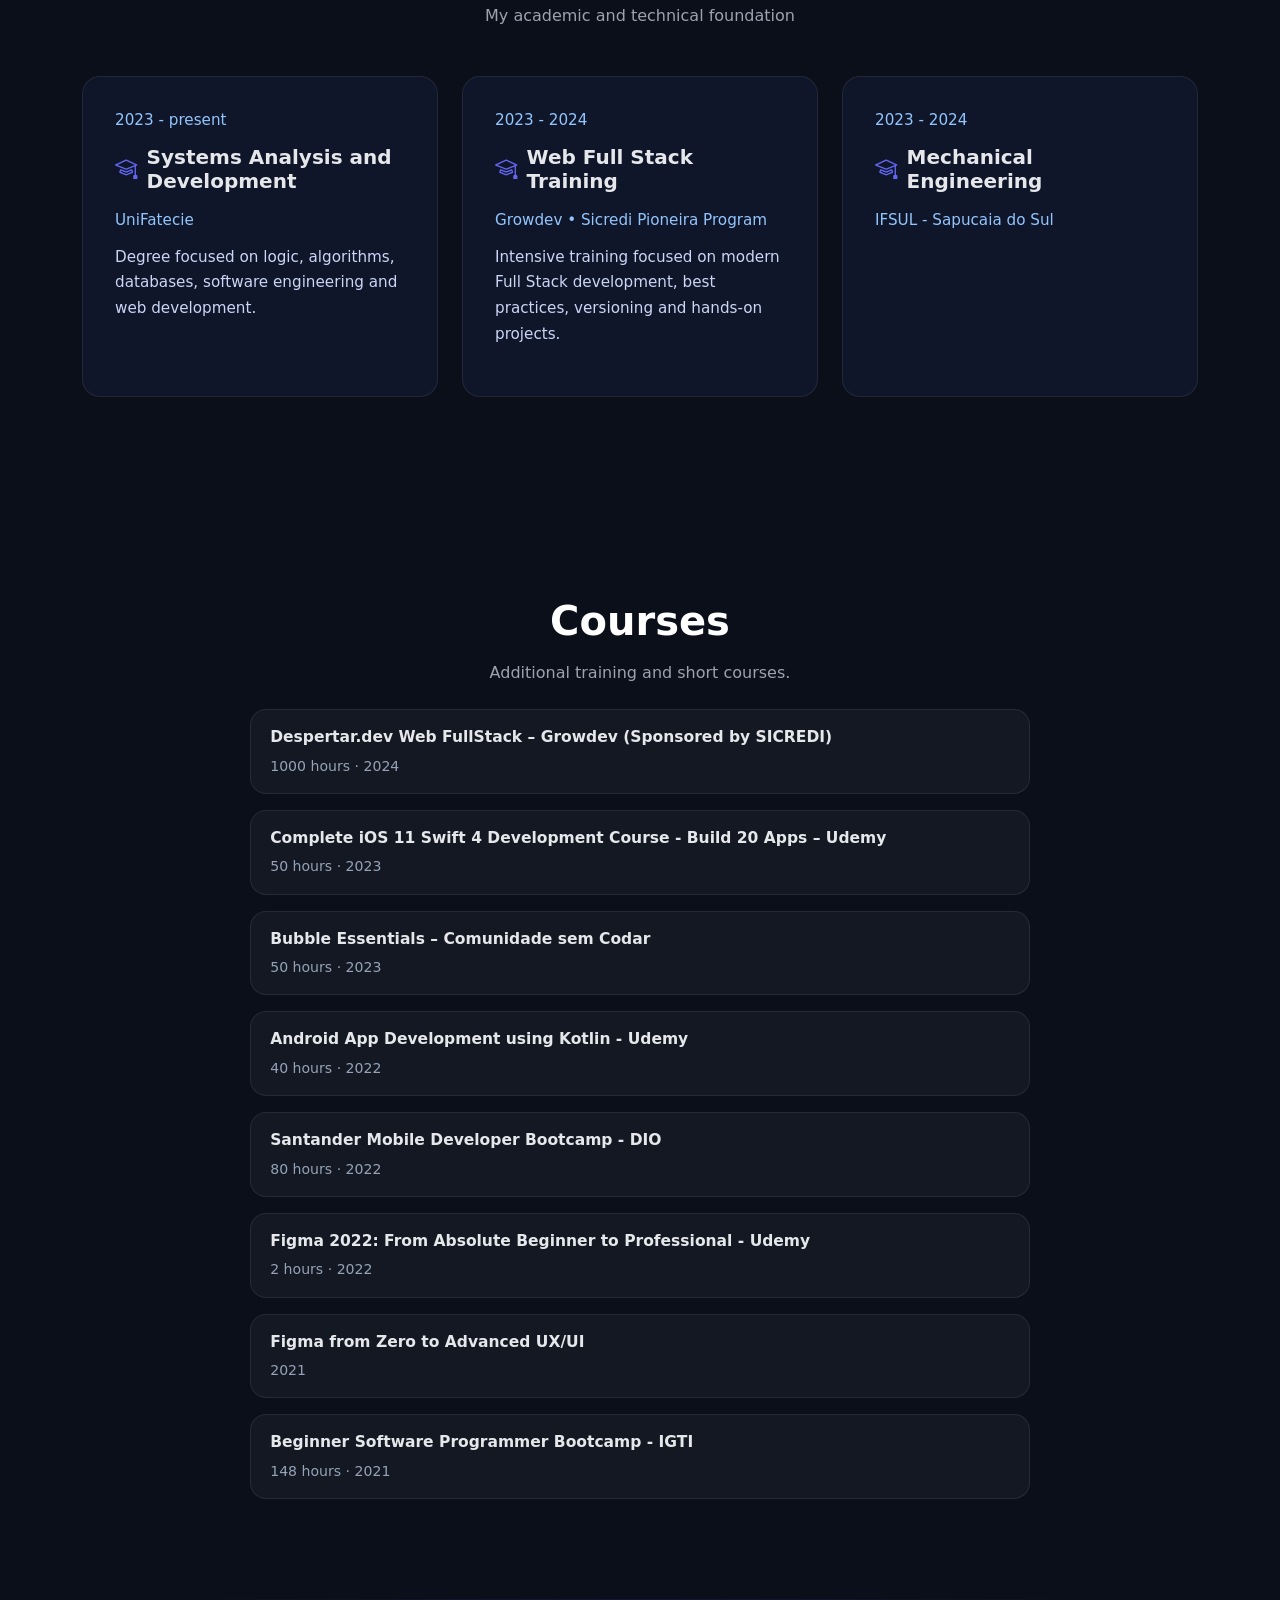
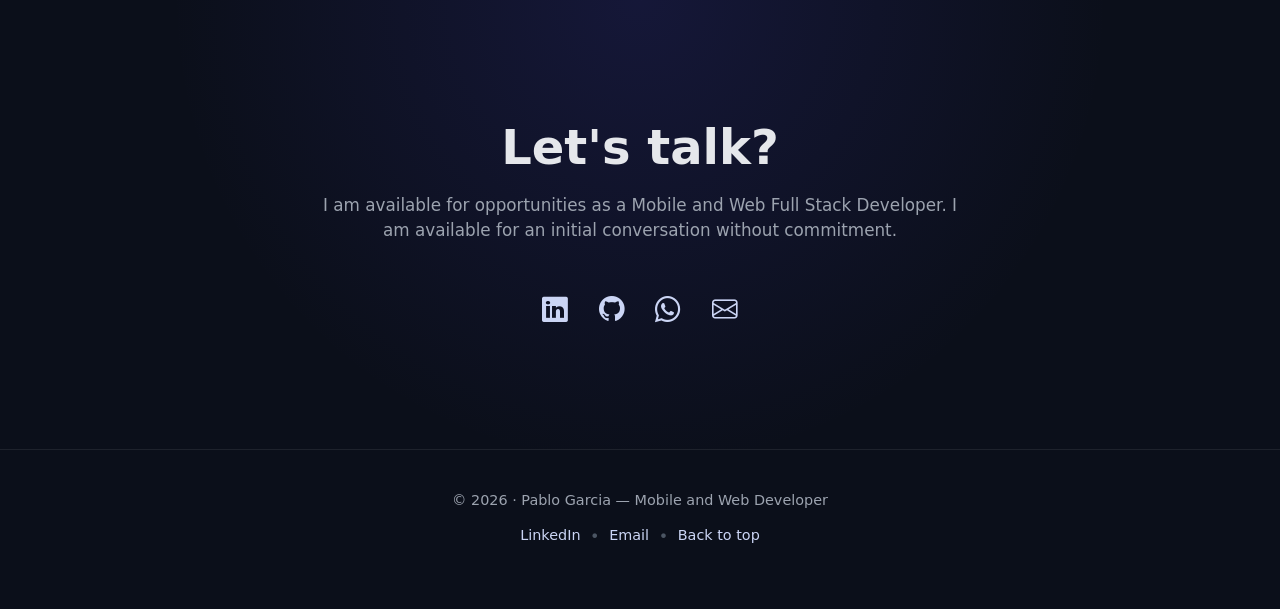
==== commit 5ccfd510: "Fix final description" ====
--- a/index-en.html
+++ b/index-en.html
@@ -583,7 +583,7 @@
         <div class="container text-center">
             <h2 class="cta-title">Let's talk?</h2>
             <p class="cta-subtitle">
-                I am available for opportunities as a Web / Full Stack Developer.
+                I am available for opportunities as a Mobile and Web Full Stack Developer.
                 I am available for an initial conversation without commitment.
             </p>
 
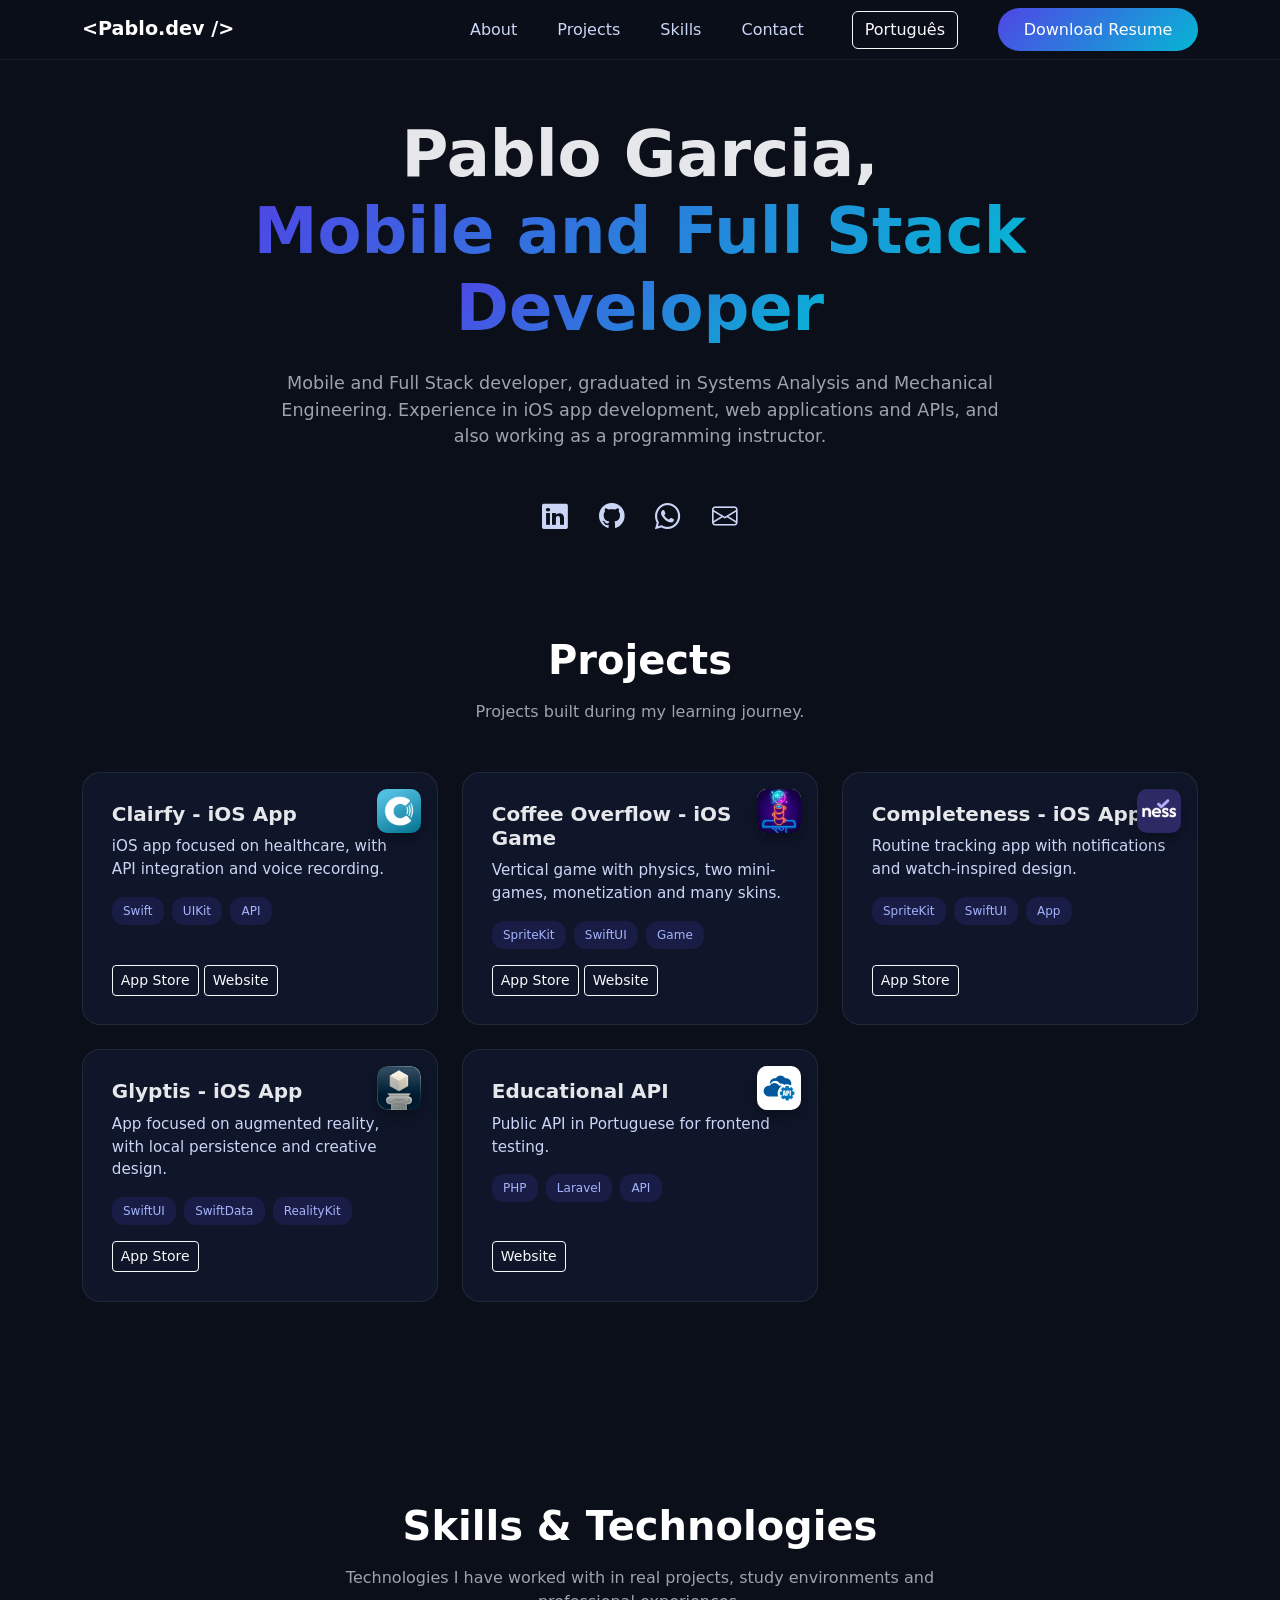
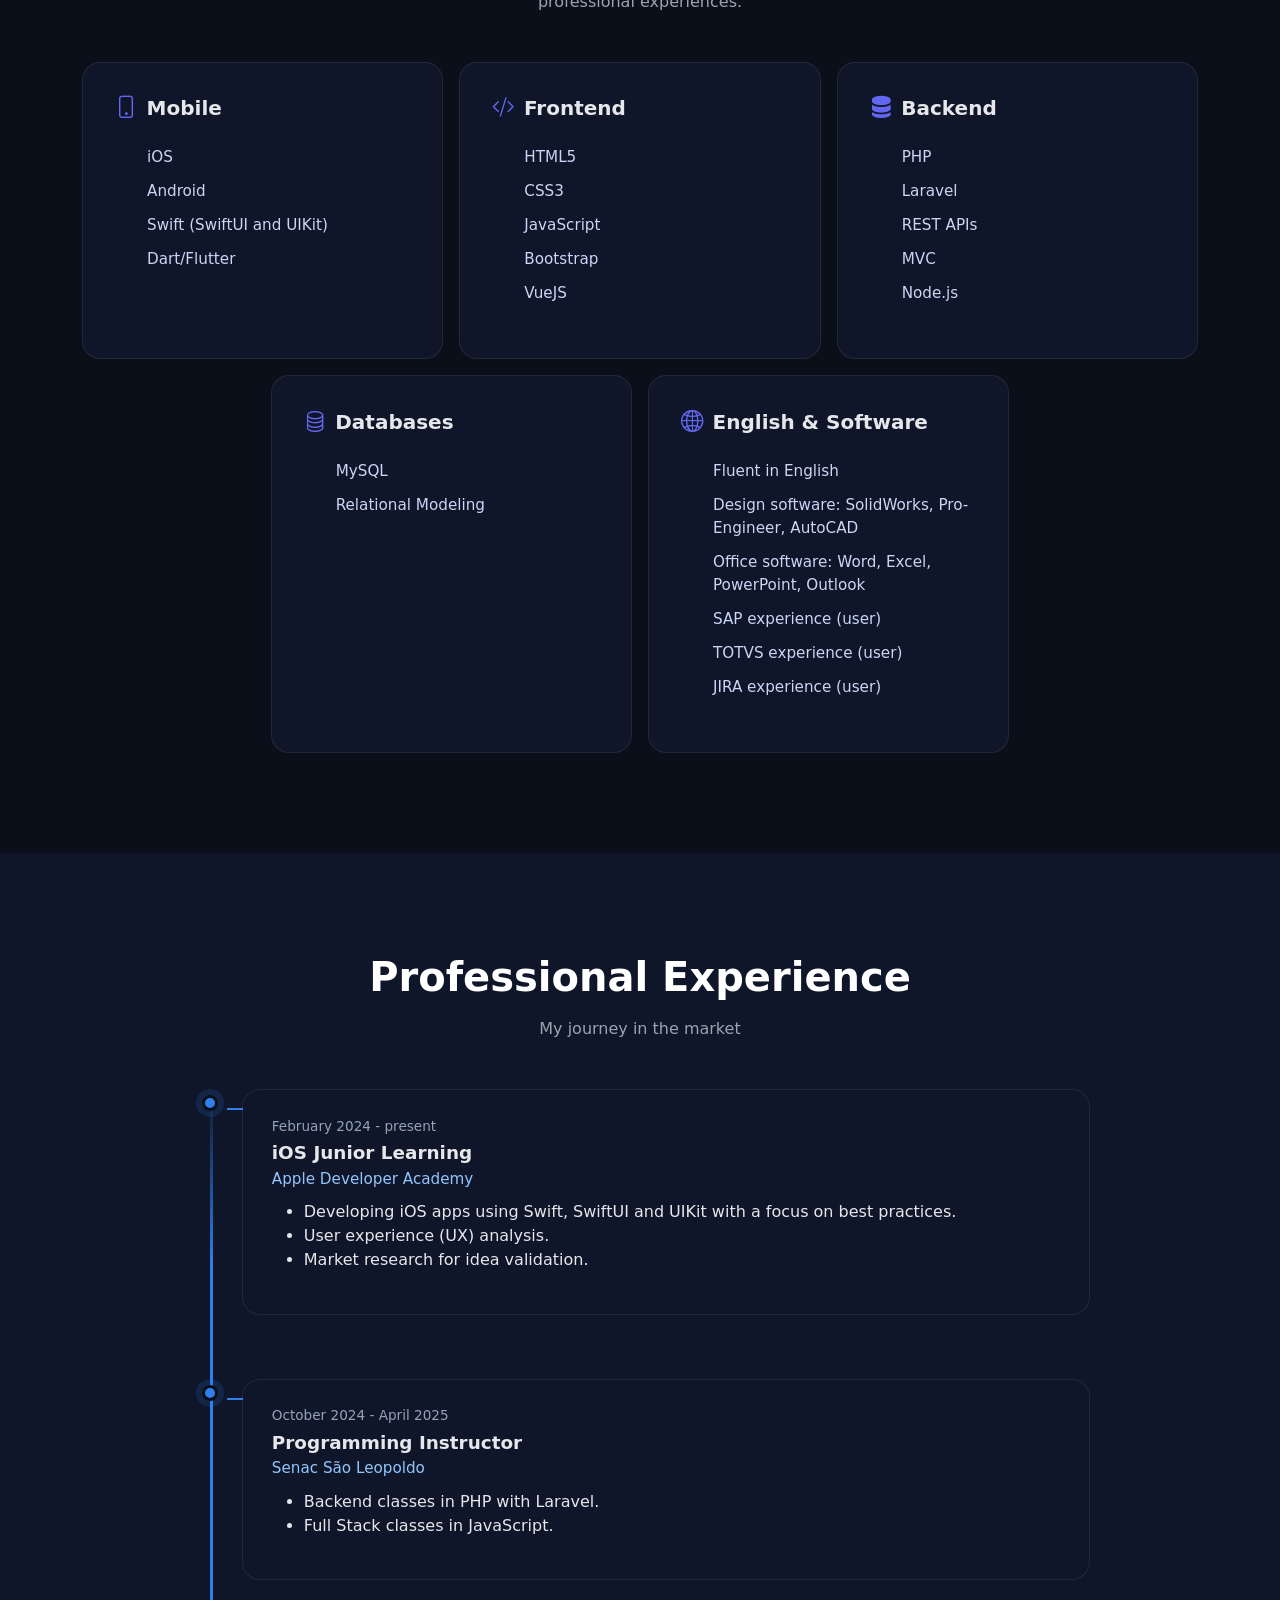
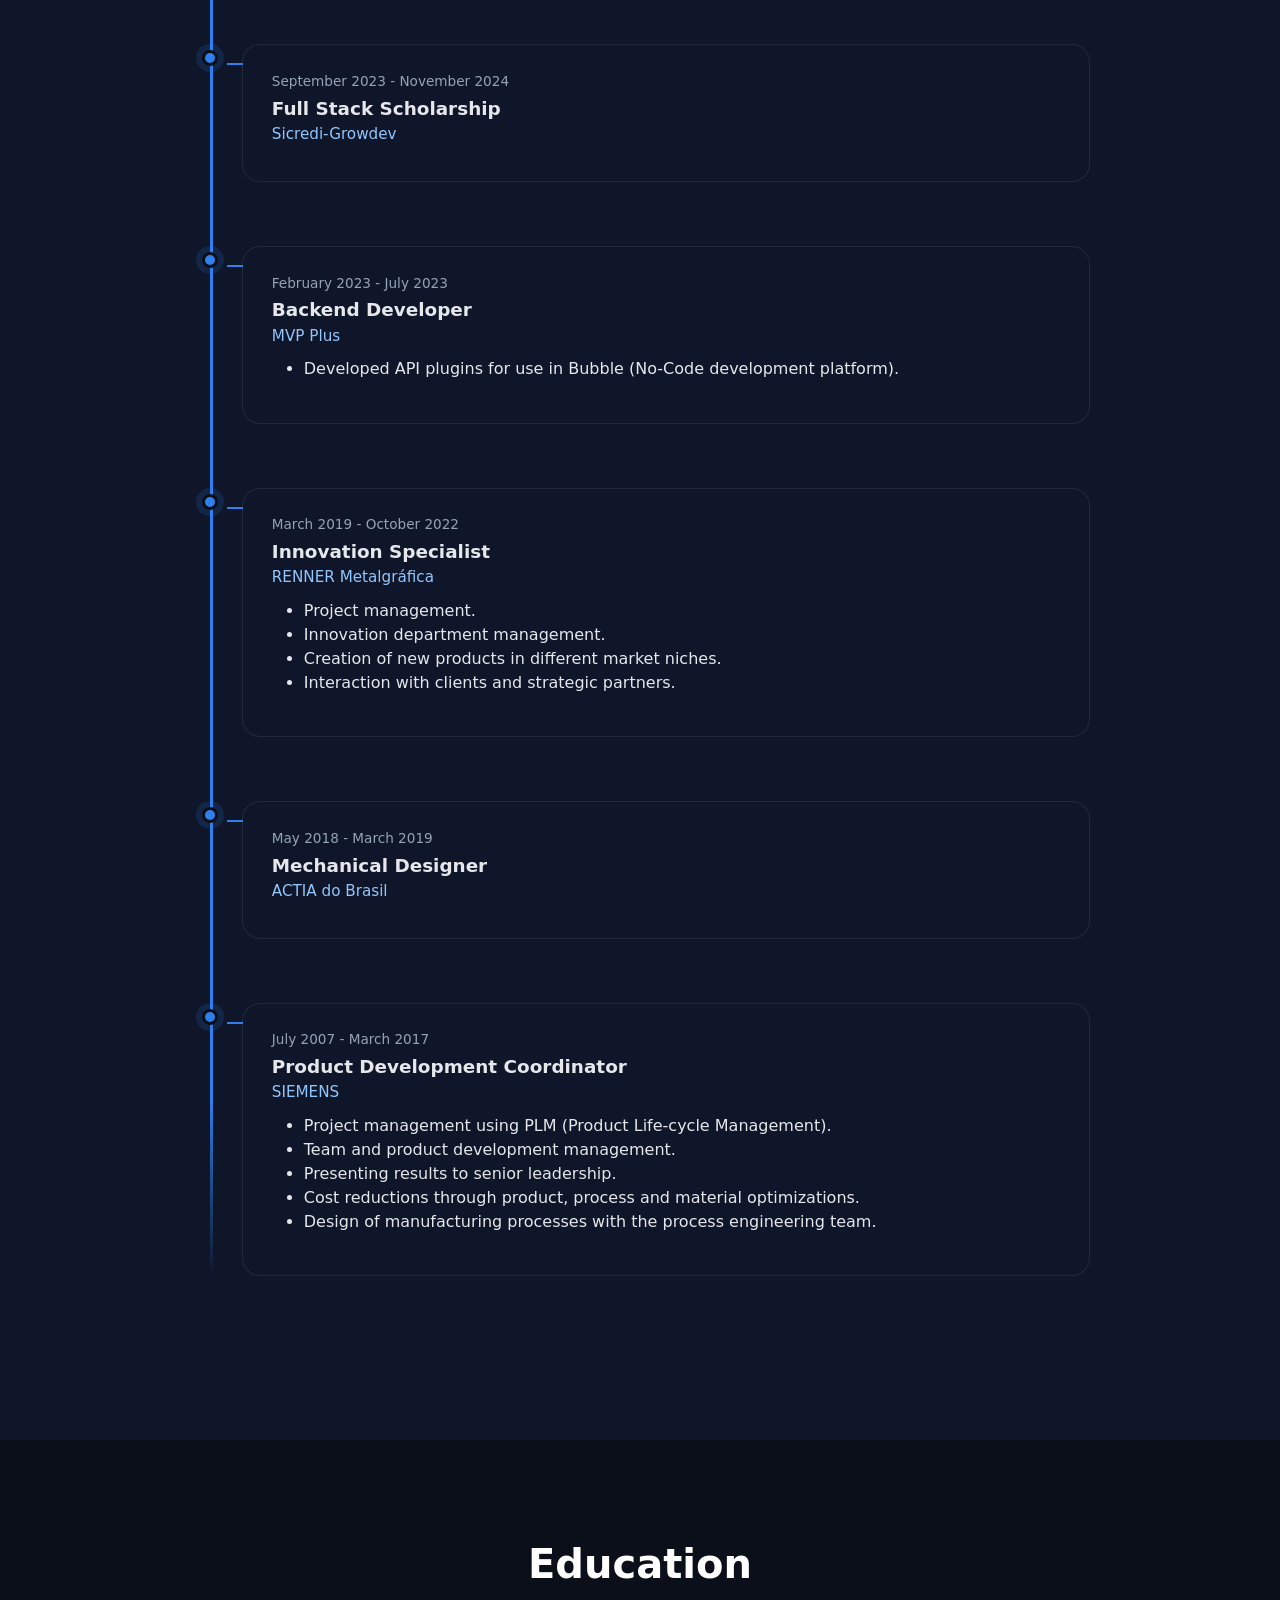
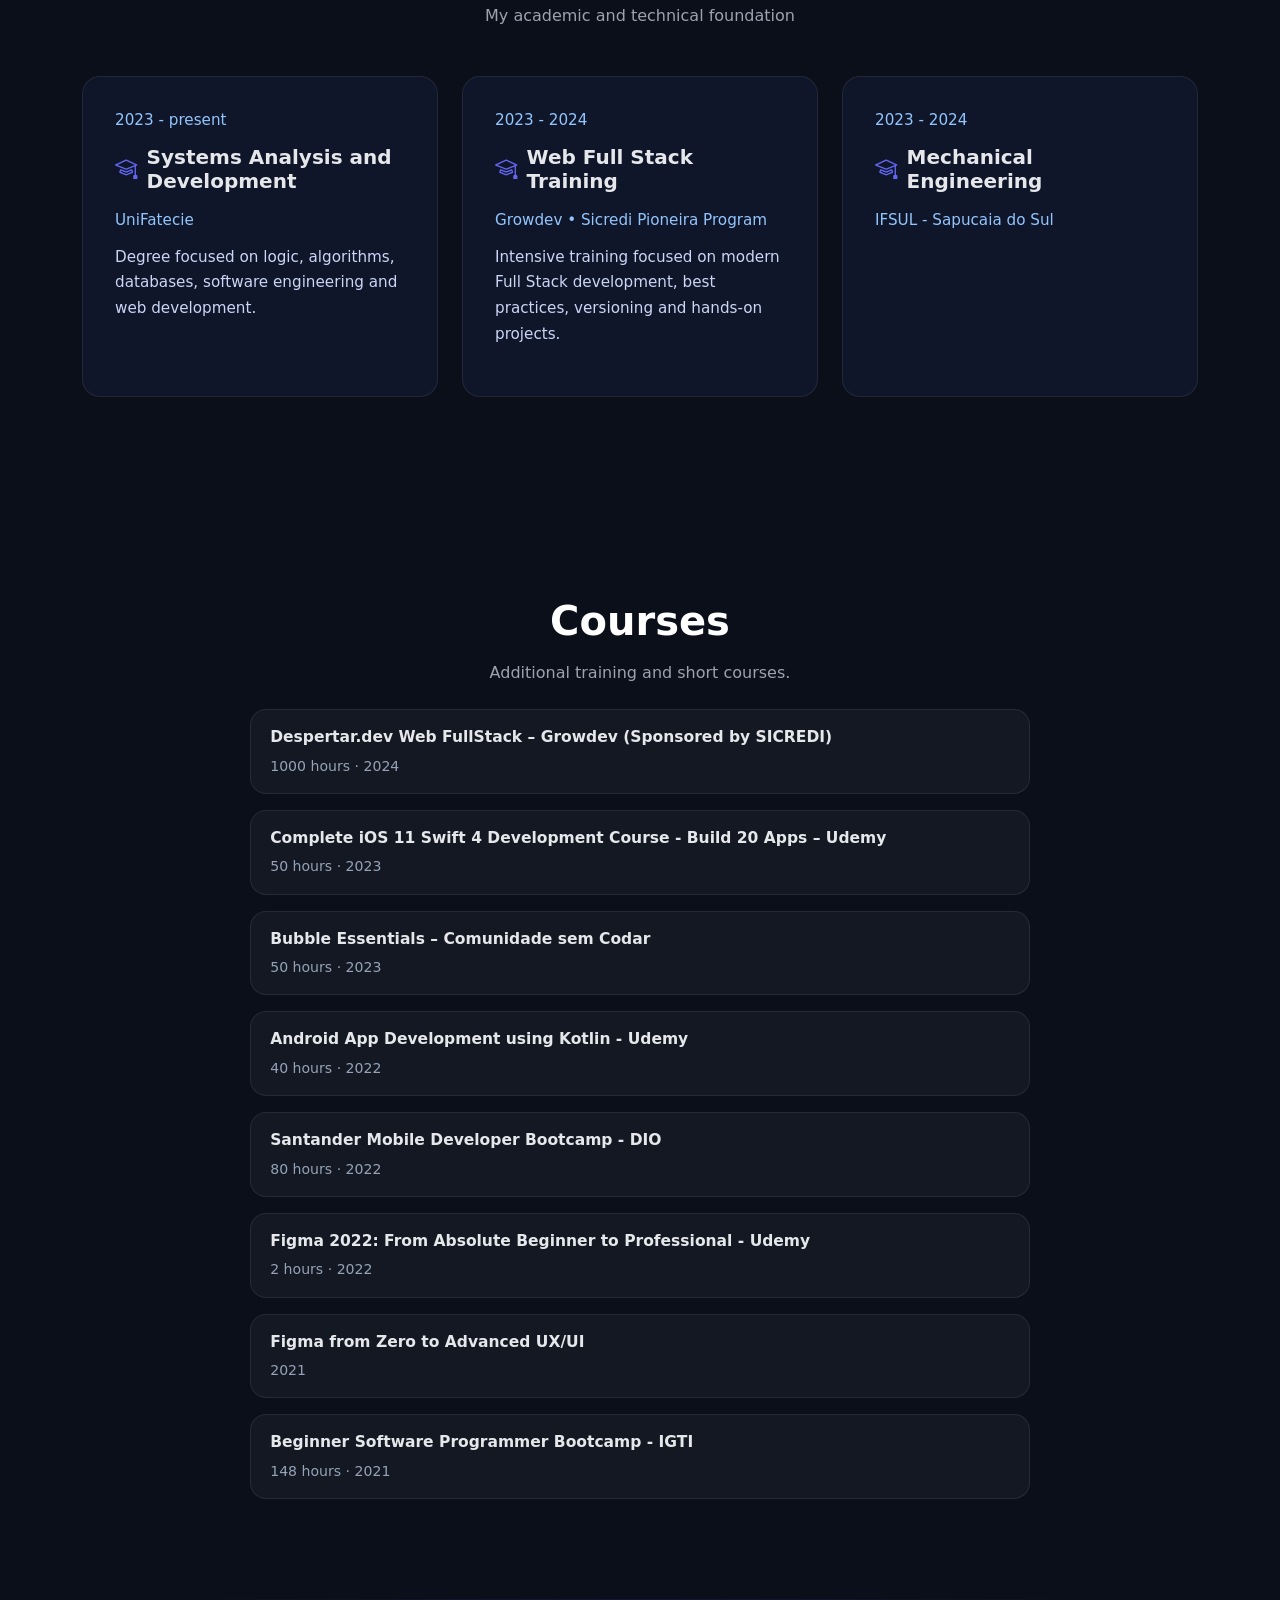
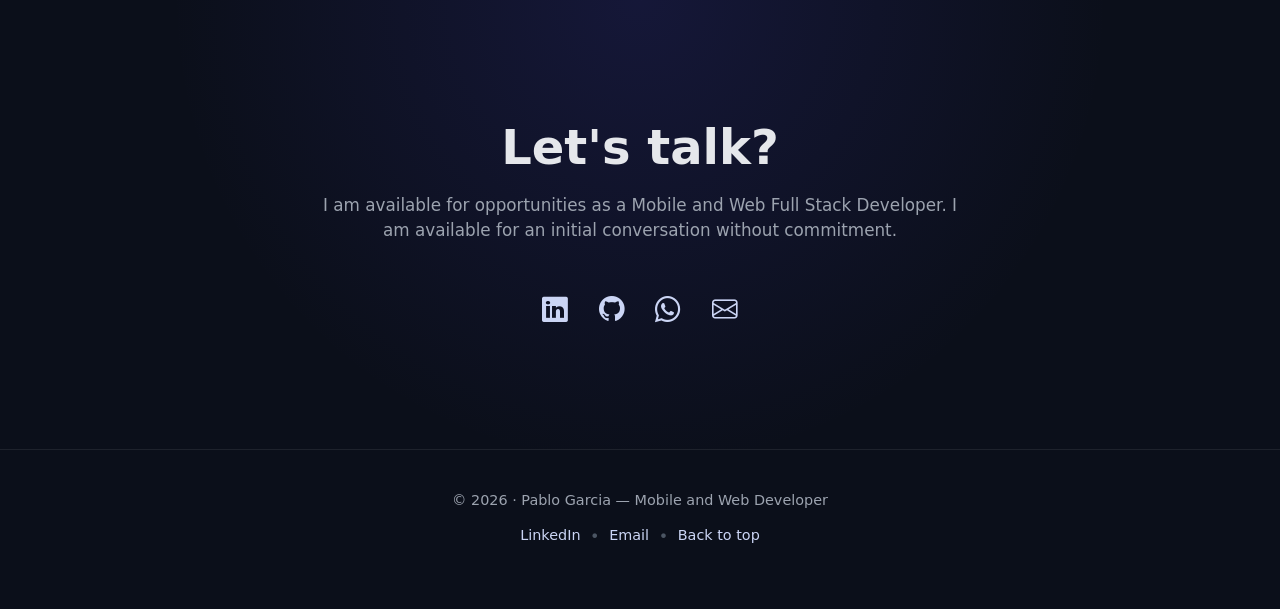
==== commit 64096112: "Atualização da hero" ====
--- a/index-en.html
+++ b/index-en.html
@@ -68,8 +68,8 @@
 
             <h1 class="hero-title mt-3">
                 Pablo Garcia, <br />
-                <span class="gradient-text">Mobile developer</span><br />
-                <span class="gradient-text">and Full Stack</span>
+                <span class="gradient-text">Mobile and Full Stack</span><br />
+                <span class="gradient-text">Developer</span>
             </h1>
 
             <section id="about">
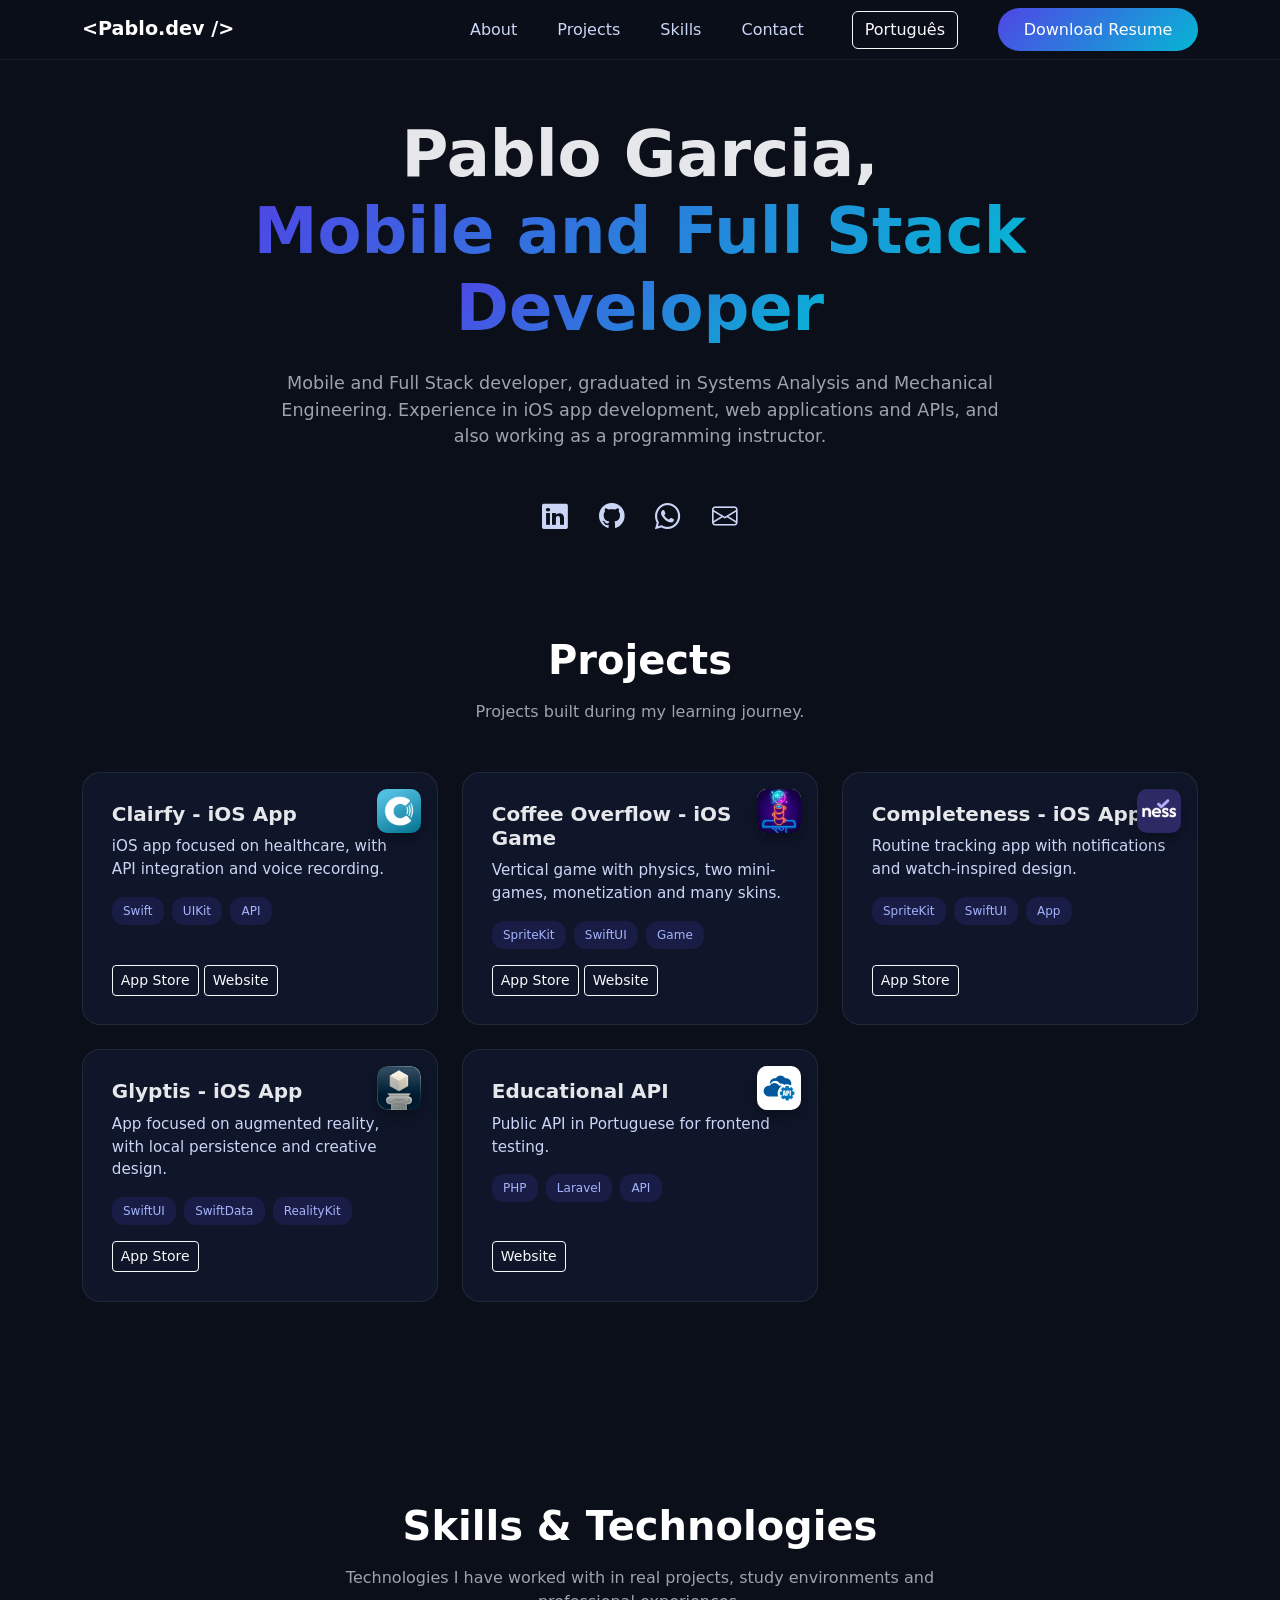
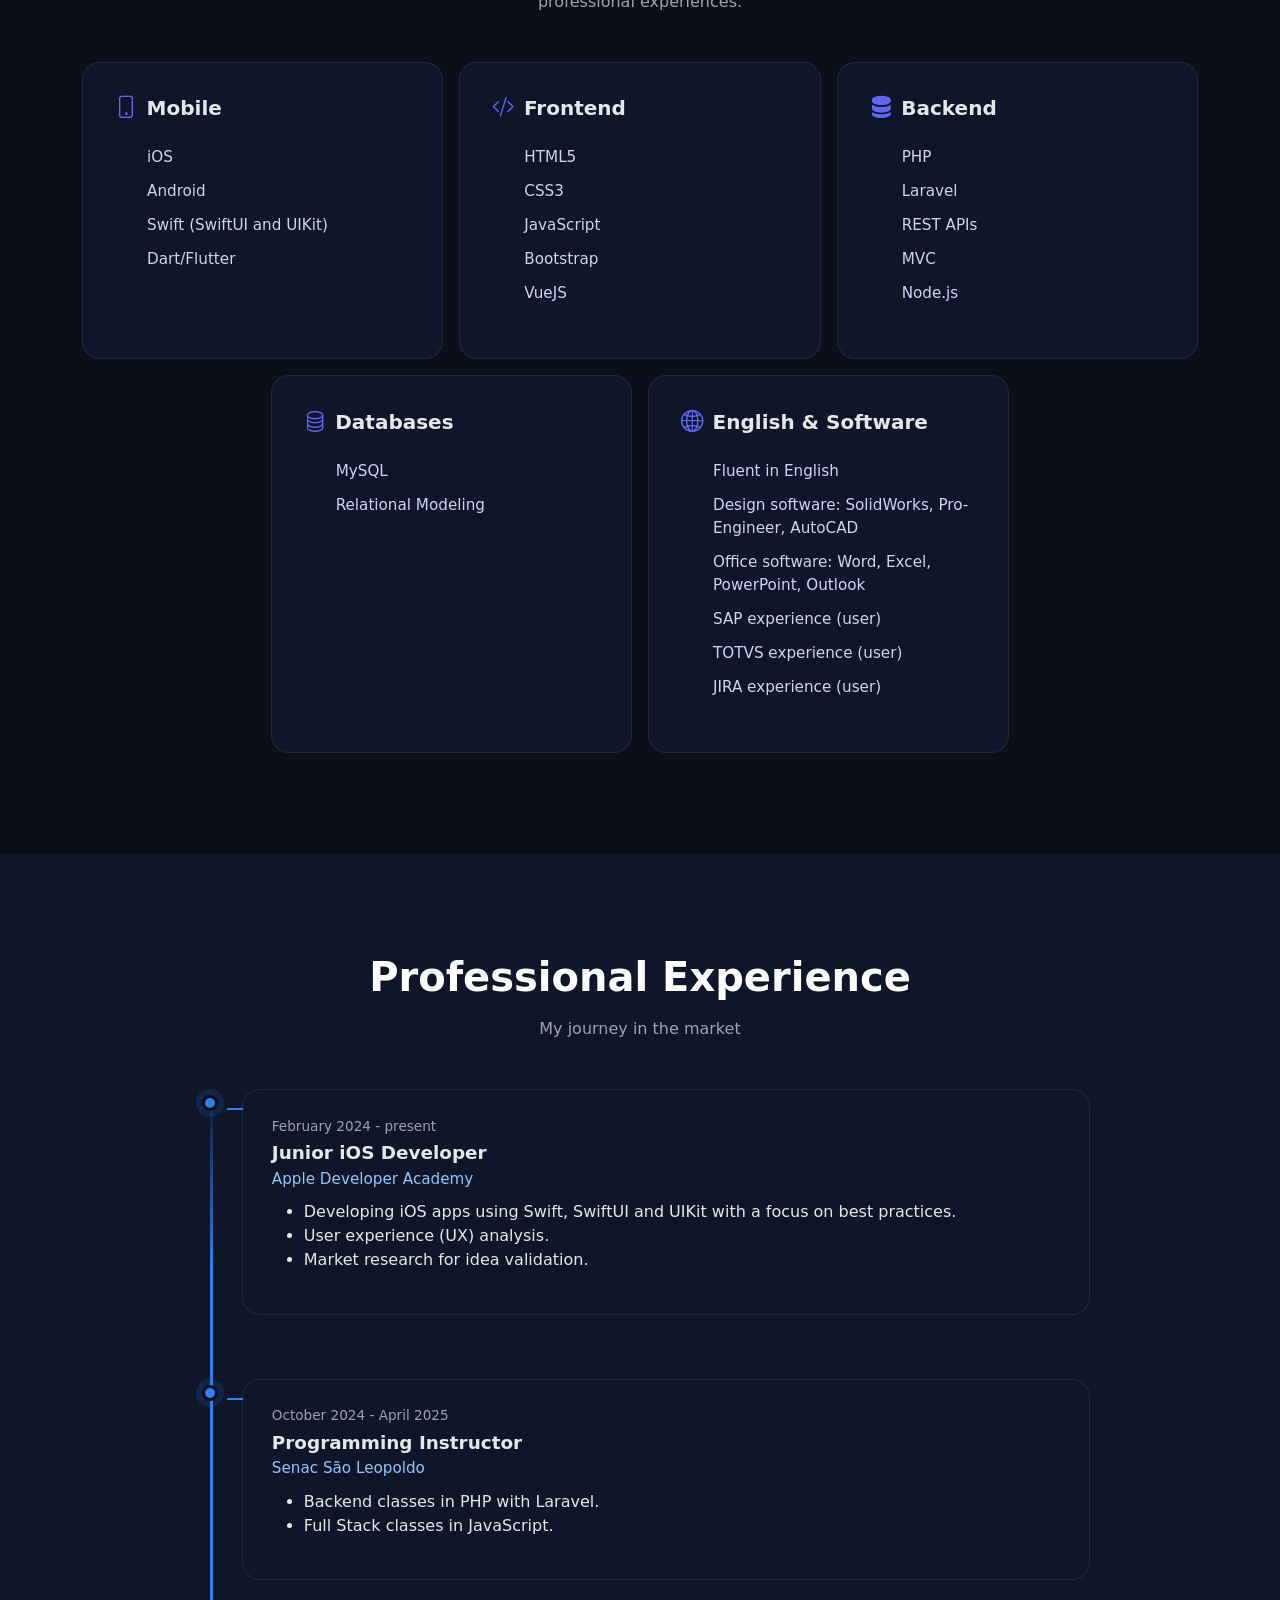
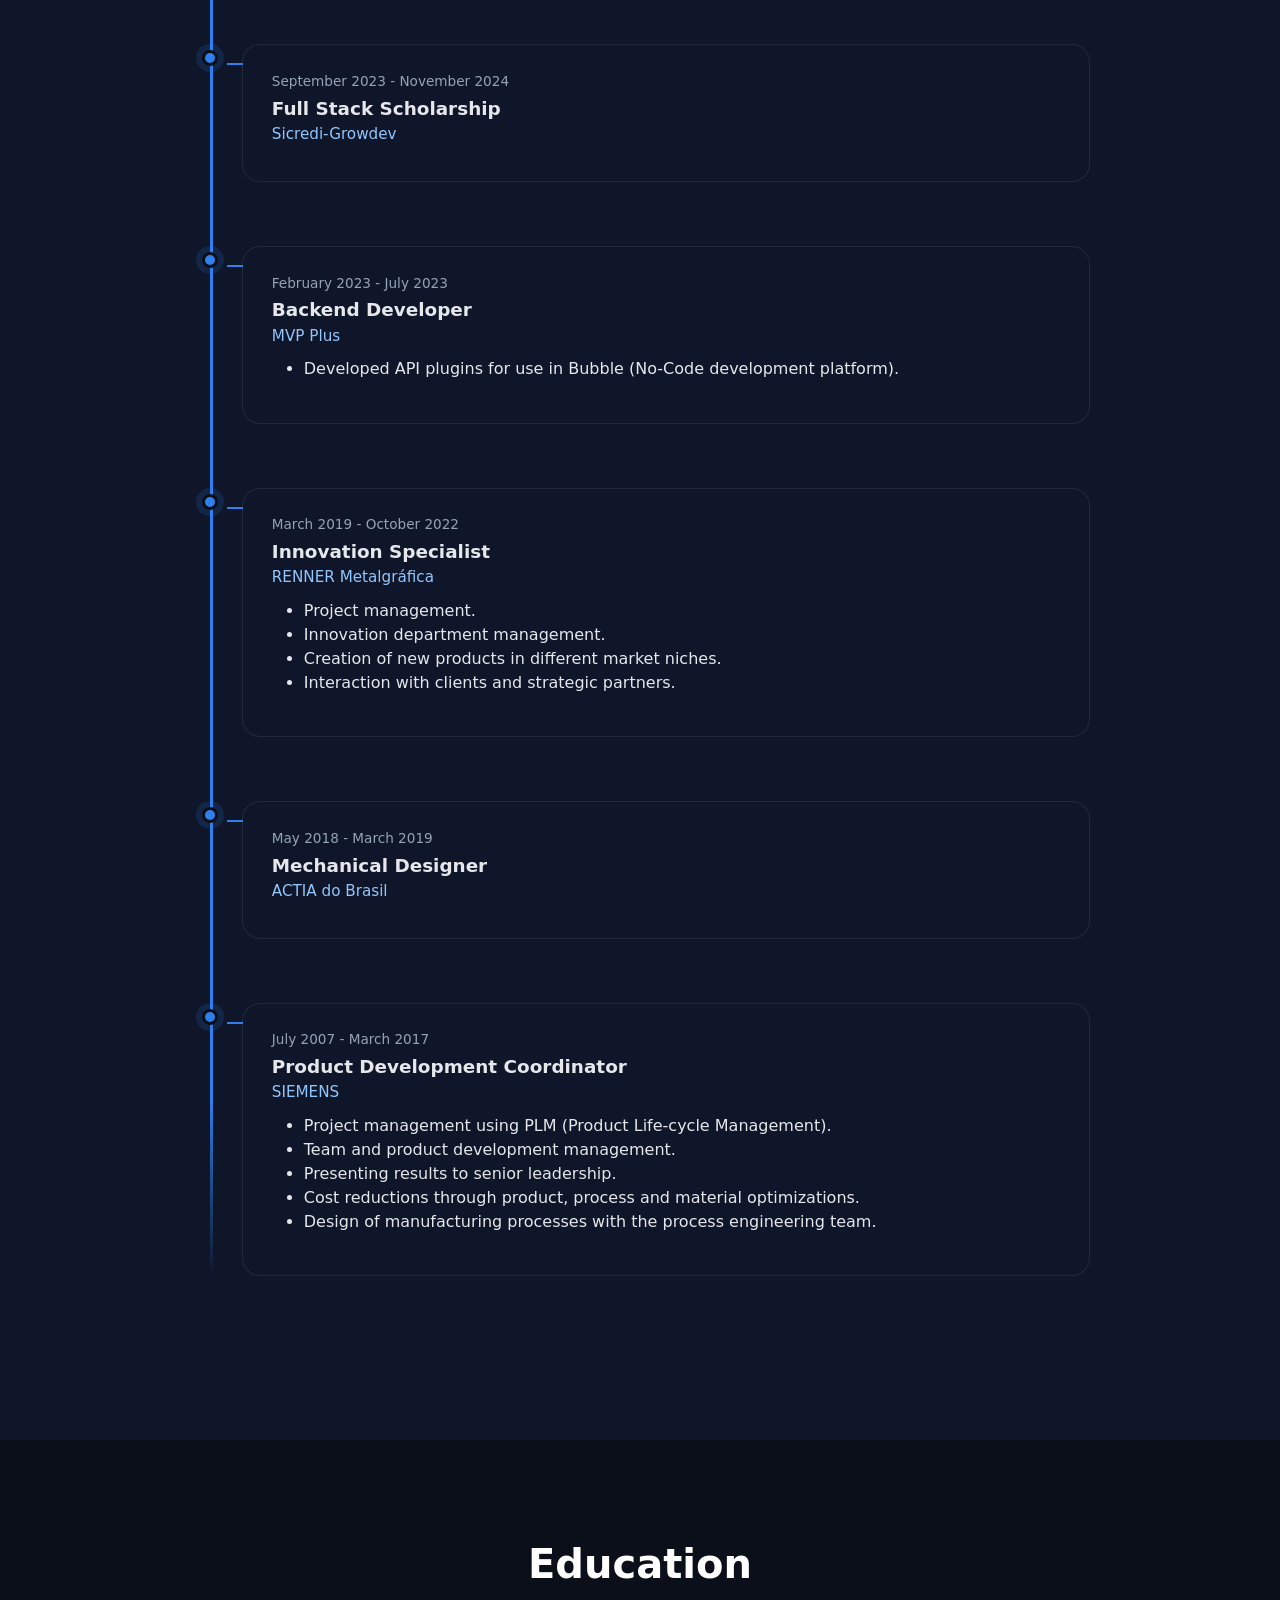
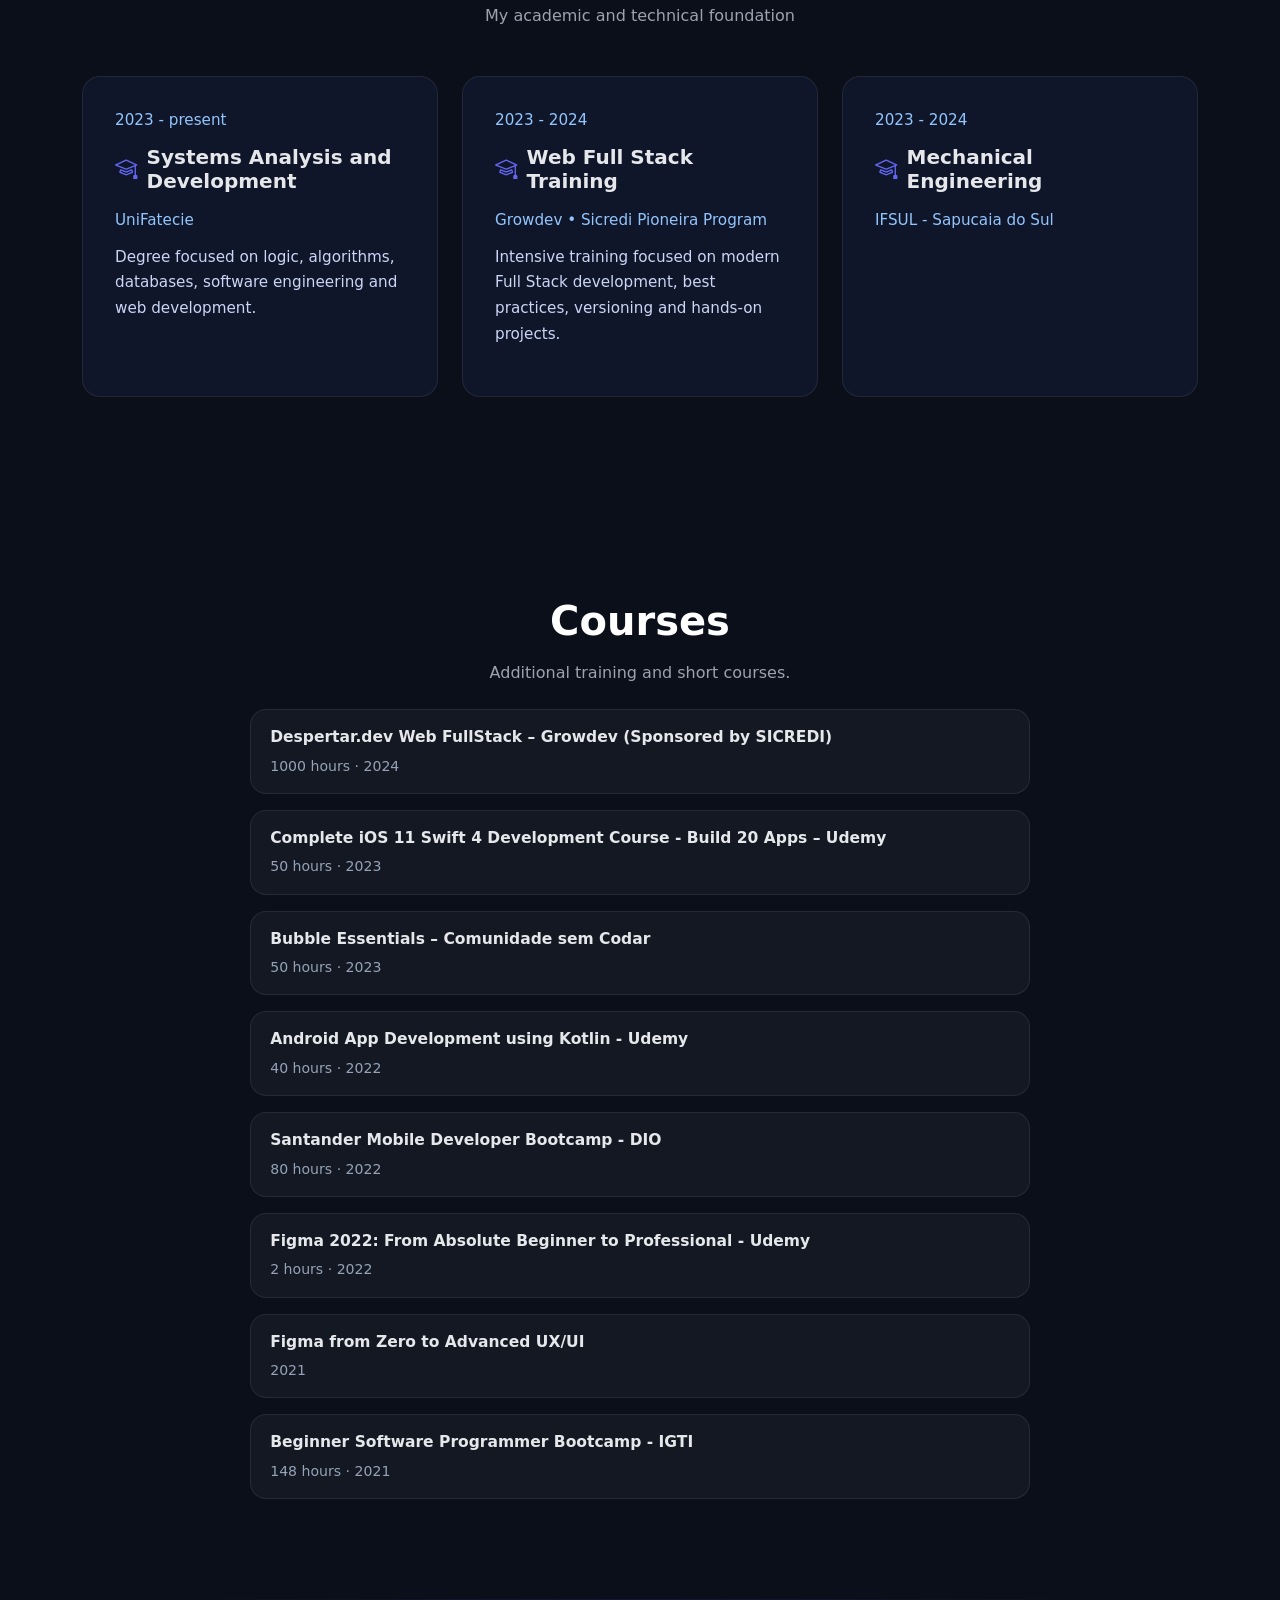
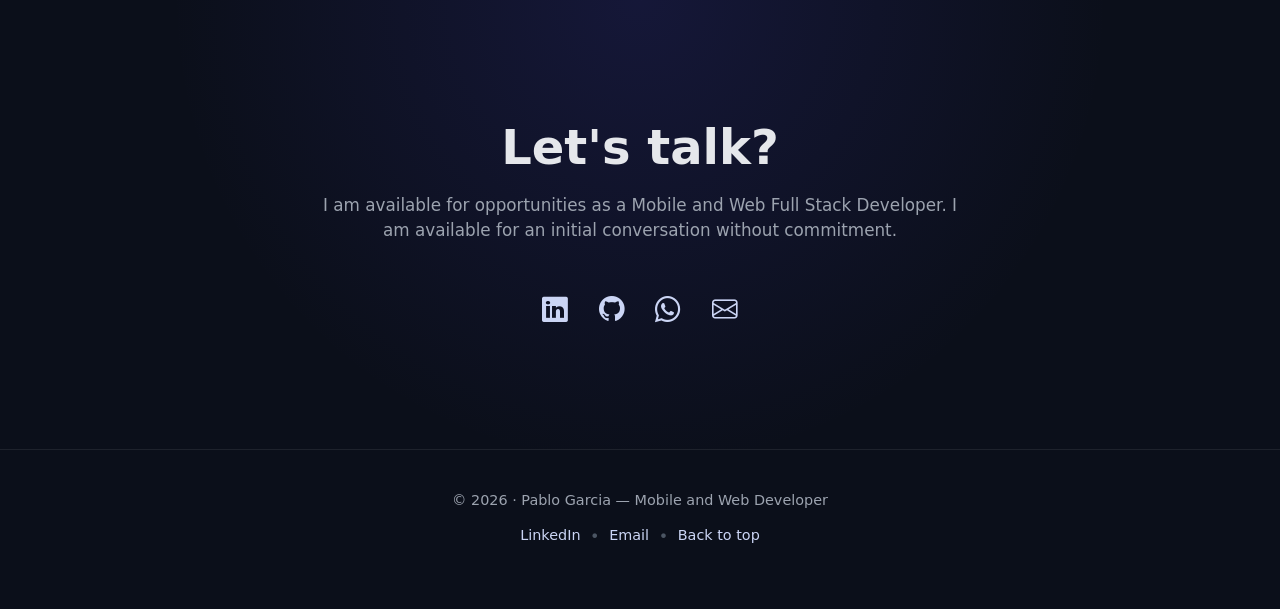
==== commit e03602eb: "Alteracao de funcao na Apple Co-authored-by: Copilot <copilot@github.com>" ====
--- a/index-en.html
+++ b/index-en.html
@@ -389,7 +389,7 @@
                     <div class="timeline-dot"></div>
                     <div class="timeline-content">
                         <span class="timeline-date">February 2024 - present</span>
-                        <h5>iOS Junior Learning</h5>
+                        <h5>Junior iOS Developer</h5>
                         <span class="timeline-company">Apple Developer Academy</span>
                         <ul>
                             <li>Developing iOS apps using Swift, SwiftUI and UIKit with a focus on best practices.</li>
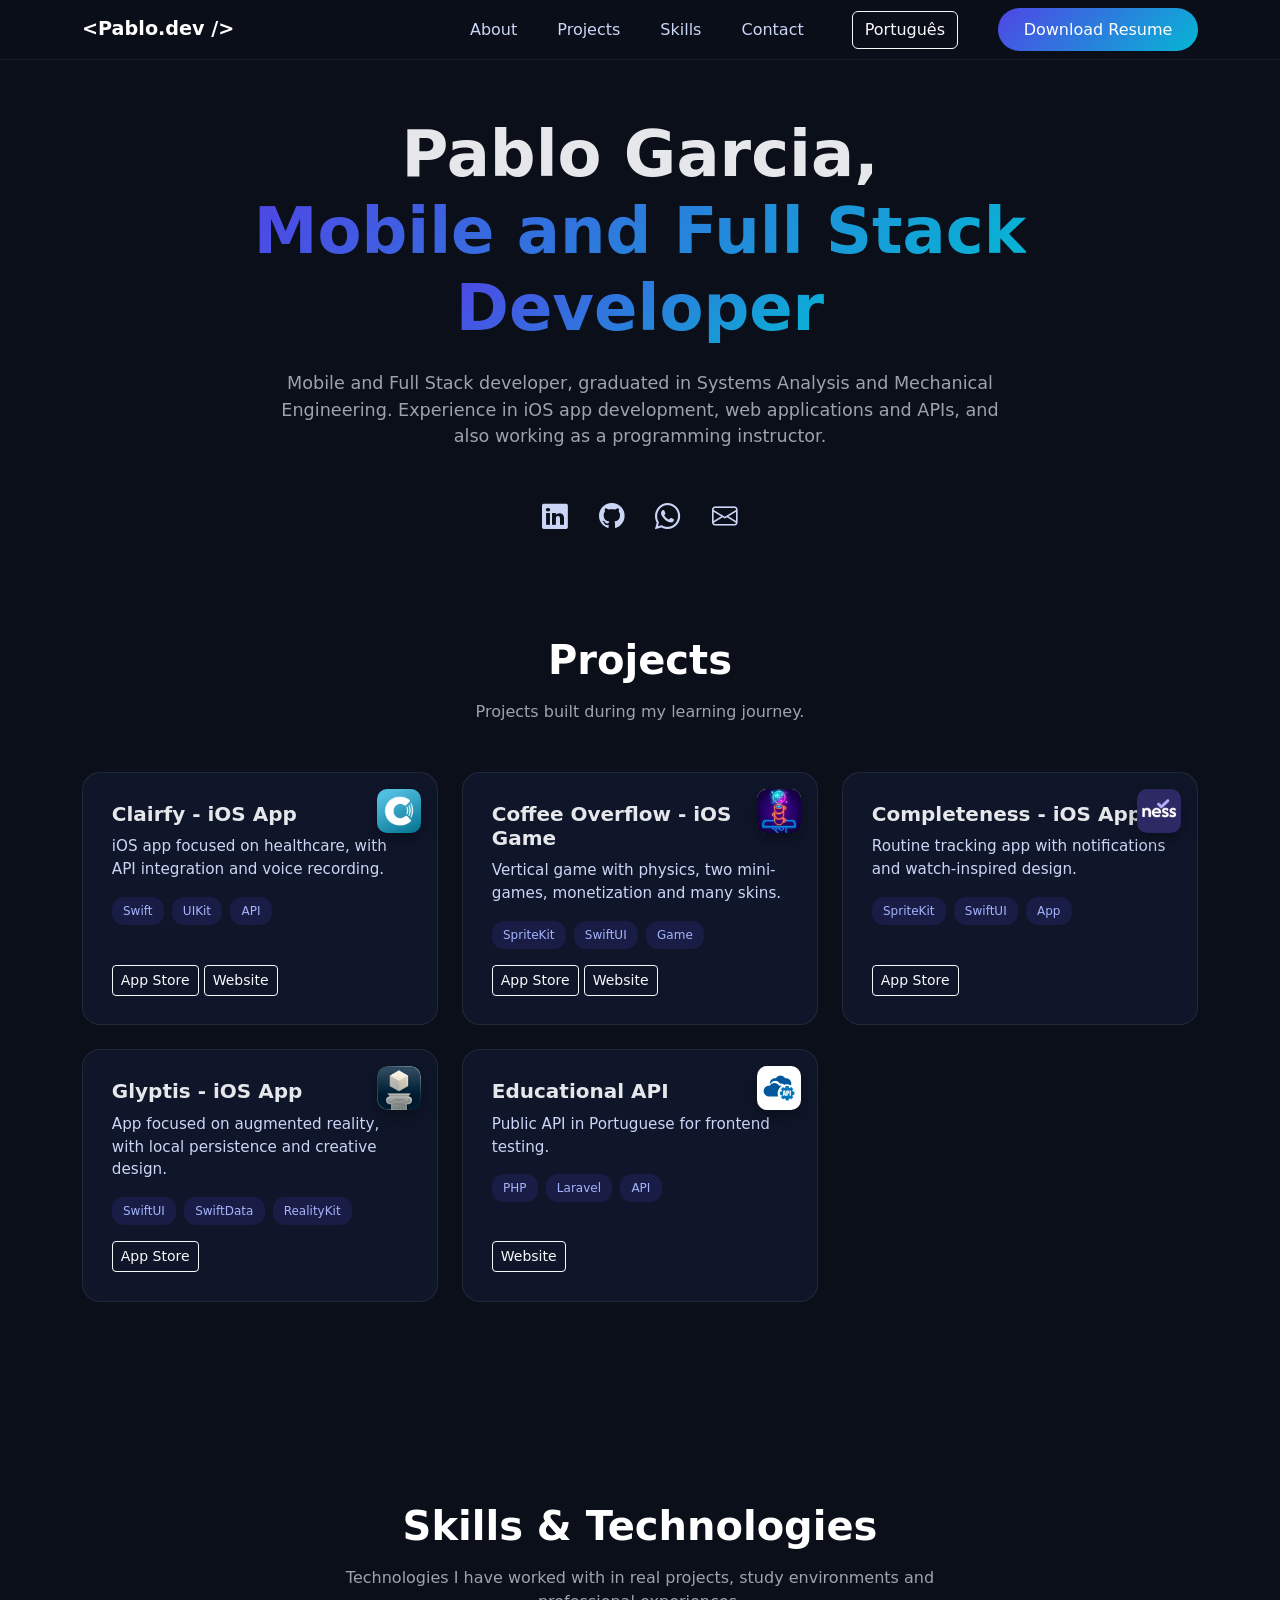
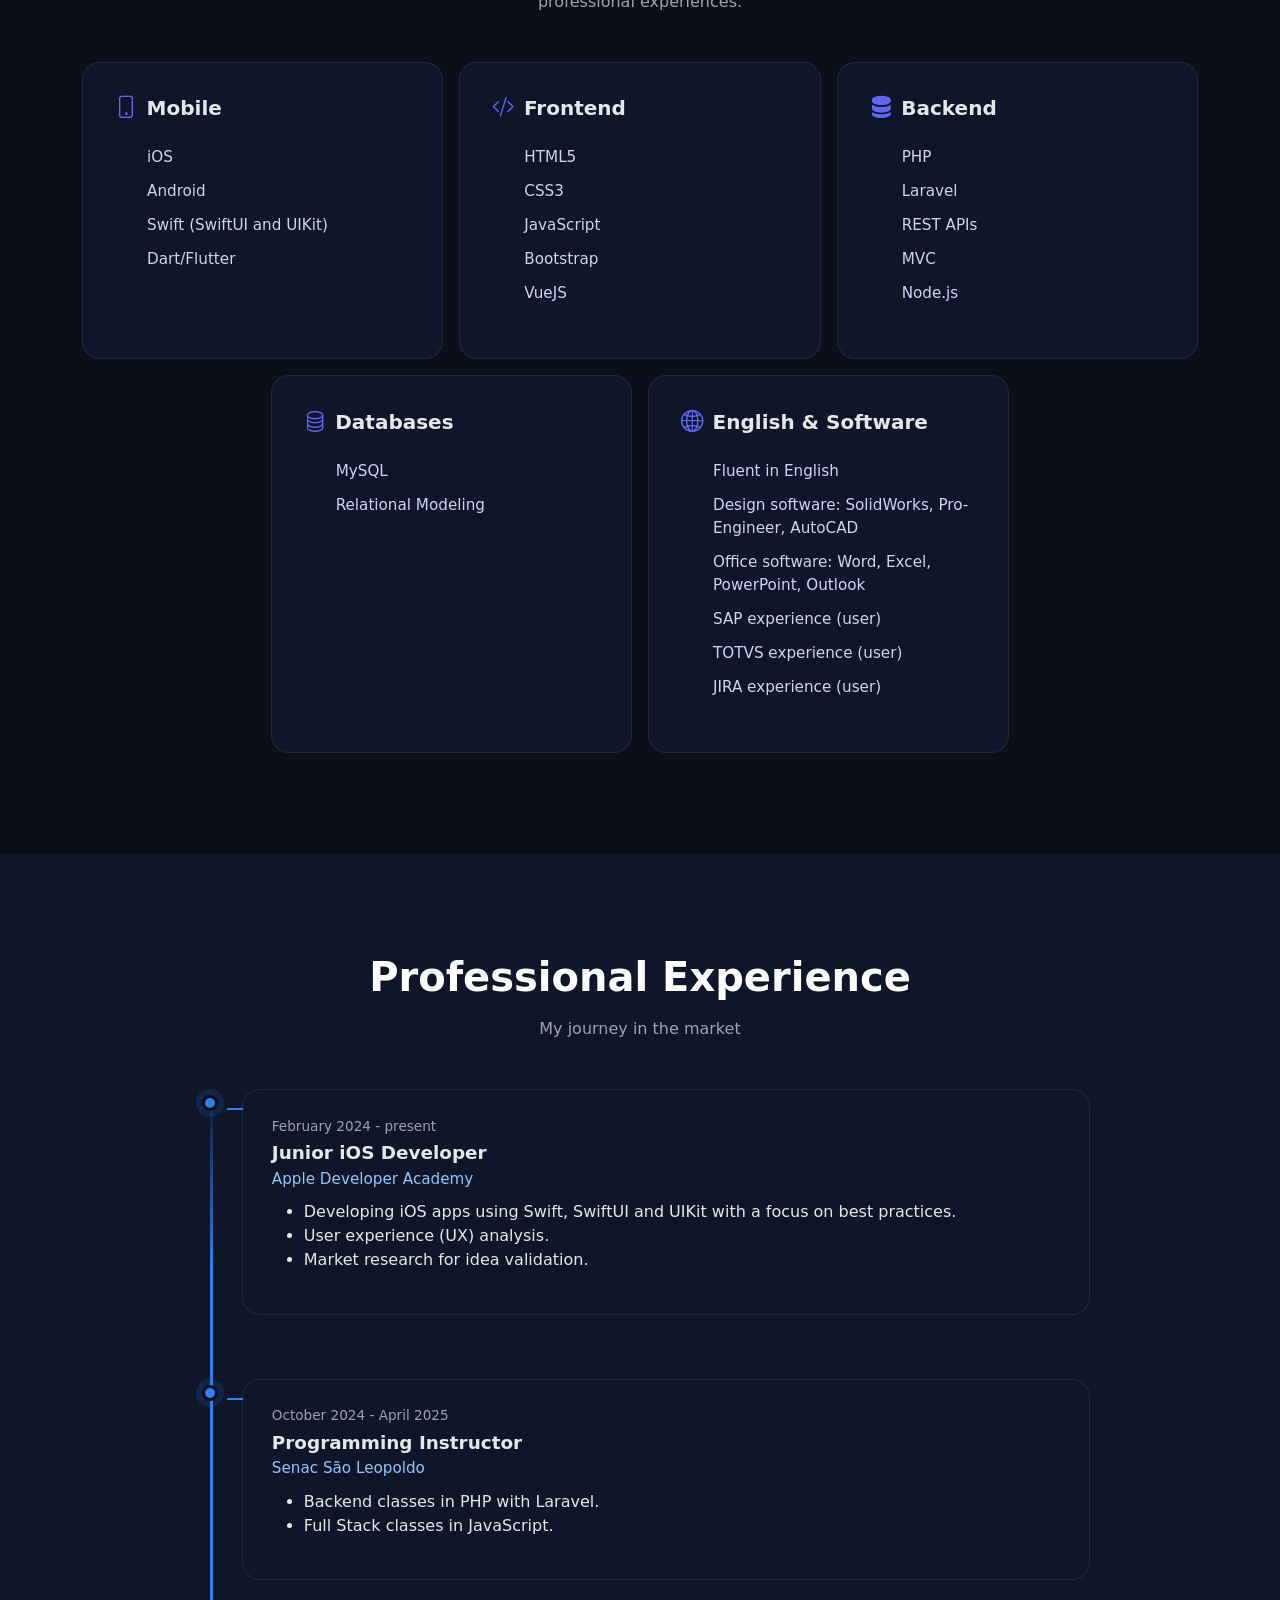
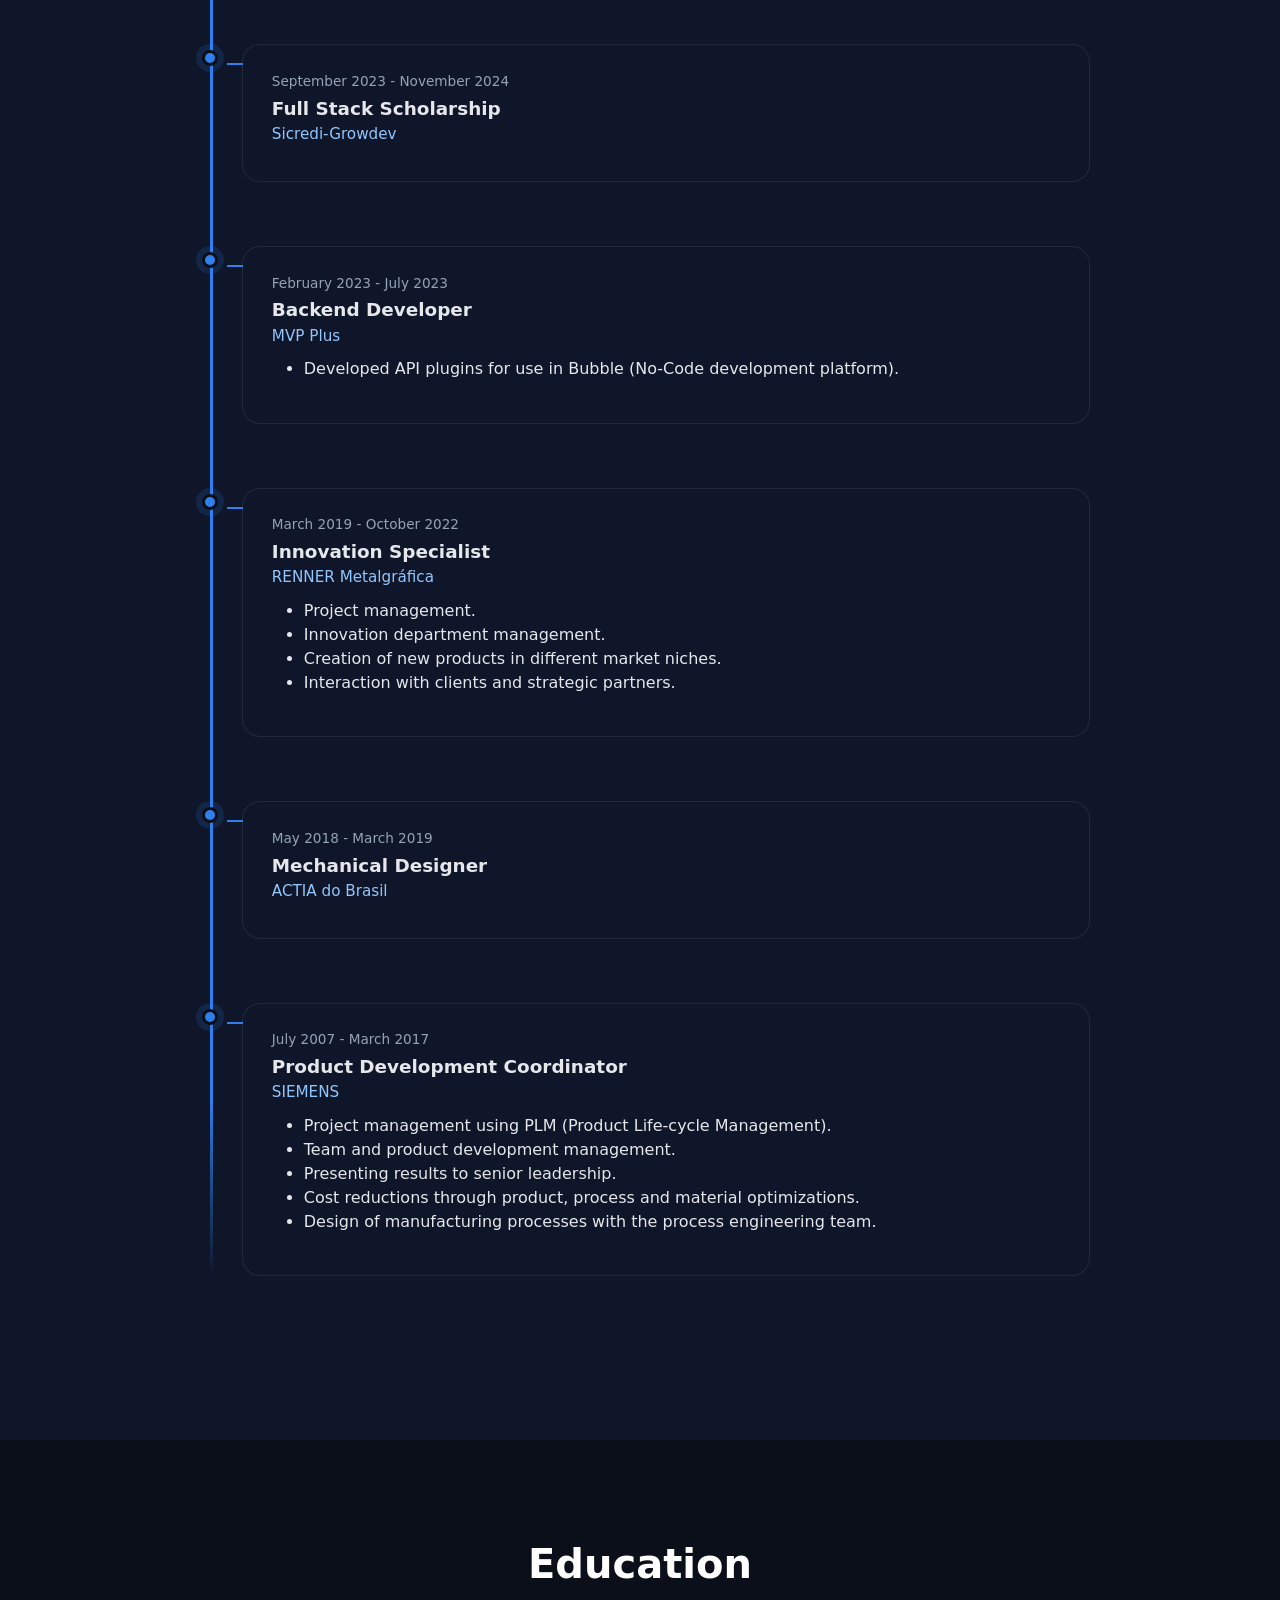
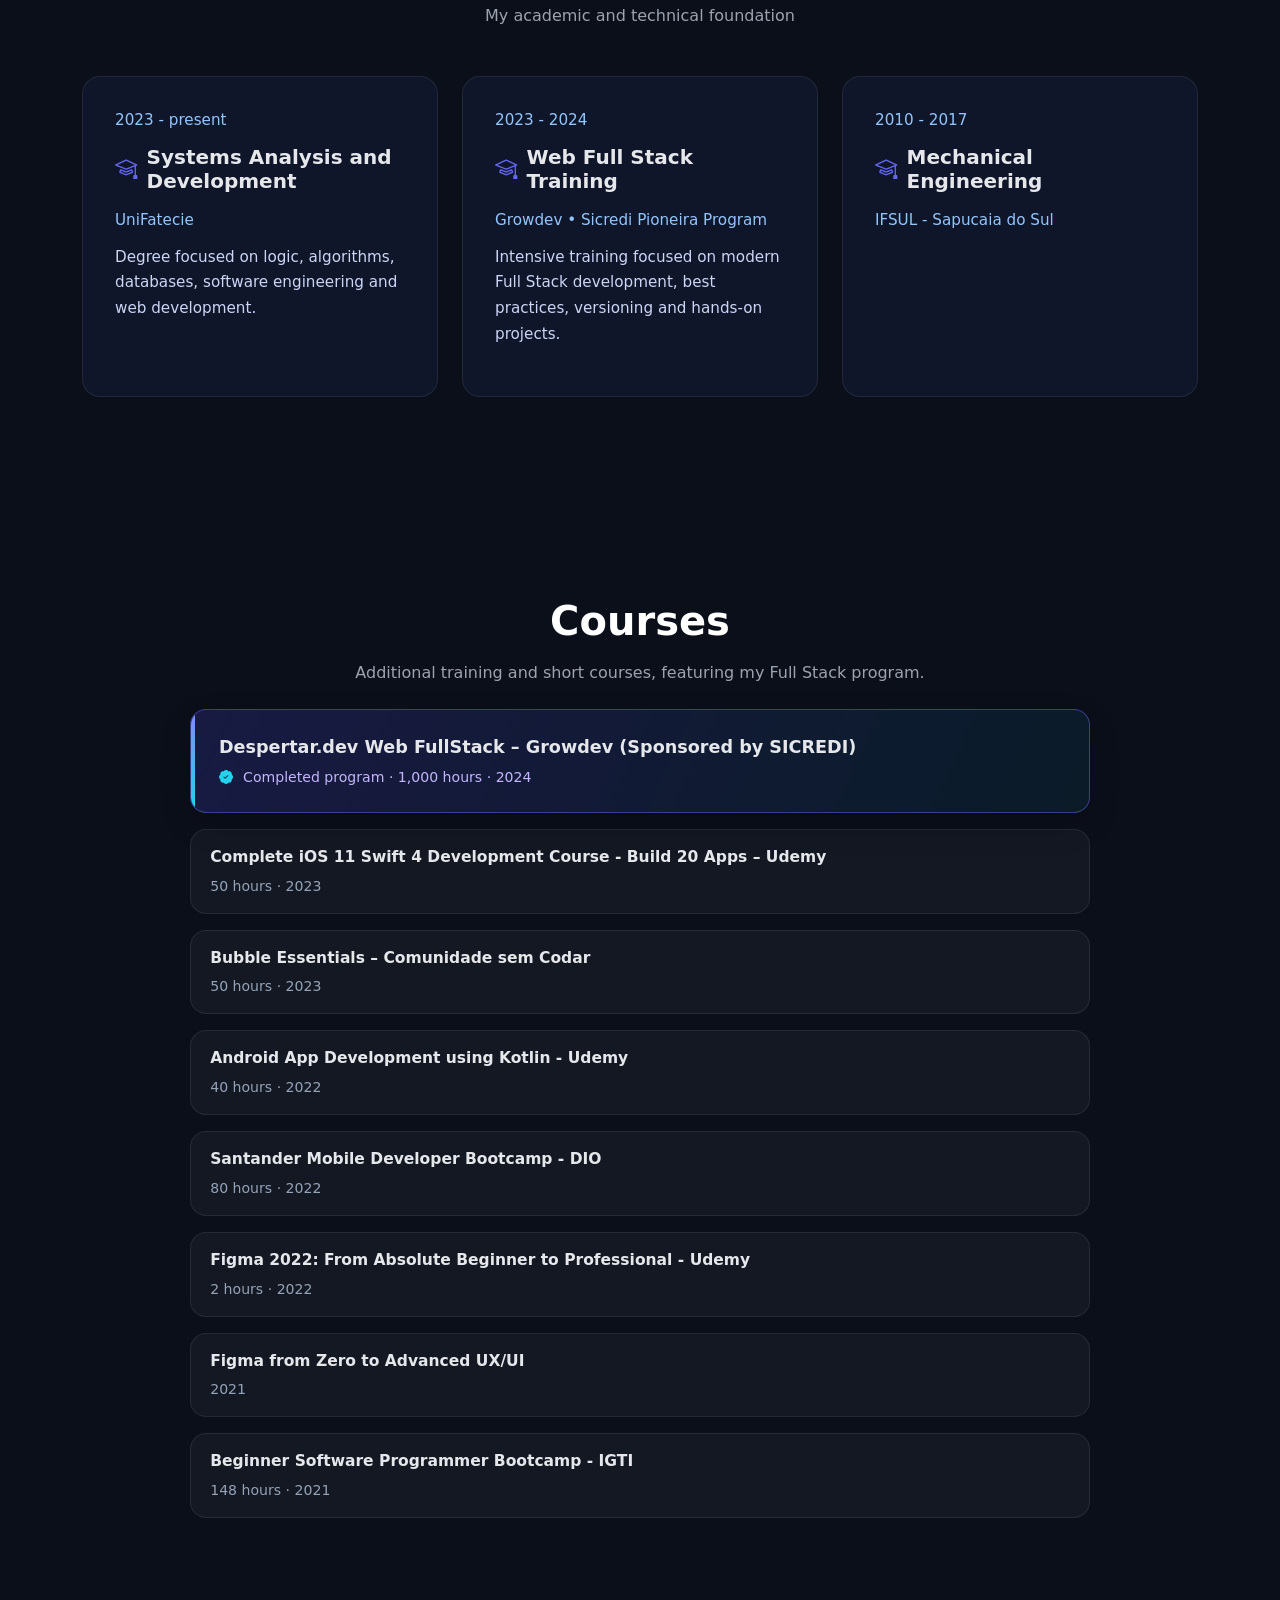
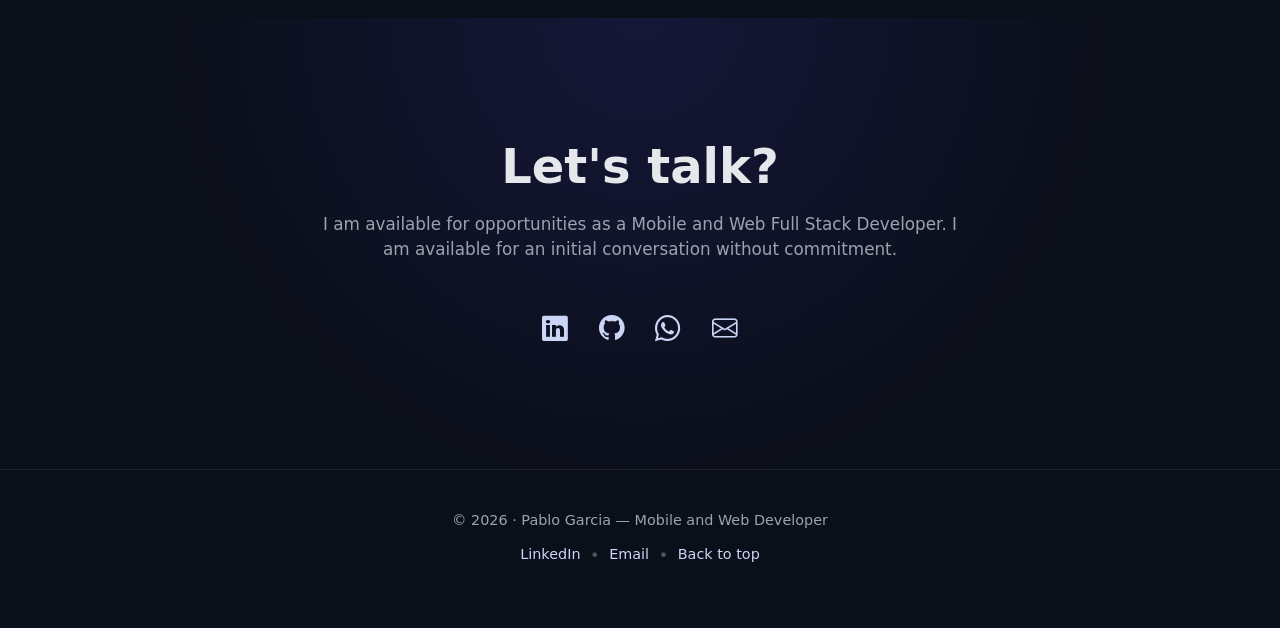
==== commit c408d2d0: "Alteraçao de cursos" ====
--- a/index-en.html
+++ b/index-en.html
@@ -519,7 +519,7 @@
 
                 <div class="col-md-4">
                     <div class="education-card h-100">
-                        <span class="education-date">2023 - 2024</span>
+                        <span class="education-date">2010 - 2017</span>
                         <h5 class="education-title">
                             <i class="bi bi-mortarboard"></i>
                             Mechanical Engineering
@@ -537,13 +537,13 @@
         <div class="container">
             <div class="section-header text-center mb-4">
                 <h2 class="section-title">Courses</h2>
-                <p class="section-subtitle">Additional training and short courses.</p>
+                <p class="section-subtitle">Additional training and short courses, featuring my Full Stack program.</p>
             </div>
 
             <div class="course-list">
-                <div class="course-item">
+                <div class="course-item course-item-featured">
                     <p class="course-name">Despertar.dev Web FullStack – Growdev (Sponsored by SICREDI)</p>
-                    <span class="course-meta">1000 hours · 2024</span>
+                    <span class="course-meta"><i class="bi bi-patch-check-fill" aria-hidden="true"></i> Completed program · 1,000 hours · 2024</span>
                 </div>
                 <div class="course-item">
                     <p class="course-name">Complete iOS 11 Swift 4 Development Course - Build 20 Apps – Udemy</p>
--- a/css/style.css
+++ b/css/style.css
@@ -262,7 +262,7 @@
 .course-list {
   display: grid;
   gap: 1rem;
-  max-width: 780px;
+  max-width: 900px;
   margin: 0 auto;
 }
 
@@ -286,6 +286,36 @@
 .course-meta {
   color: #94a3b8;
   font-size: 0.88rem;
+}
+
+.course-item-featured {
+  position: relative;
+  overflow: hidden;
+  padding: 1.5rem 1.75rem;
+  background: linear-gradient(115deg, rgba(79, 70, 229, 0.2), rgba(6, 182, 212, 0.08));
+  border: 1px solid rgba(99, 102, 241, 0.48);
+  box-shadow: 0 12px 30px rgba(0, 0, 0, 0.18);
+}
+
+.course-item-featured::before {
+  content: "";
+  position: absolute;
+  inset: 0 auto 0 0;
+  width: 4px;
+  background: linear-gradient(#818cf8, #22d3ee);
+}
+
+.course-item-featured .course-name {
+  font-size: 1.1rem;
+}
+
+.course-item-featured .course-meta {
+  color: #c4b5fd;
+}
+
+.course-item-featured .course-meta i {
+  margin-right: 0.35rem;
+  color: #22d3ee;
 }
 
 .skill-title i {
@@ -593,4 +623,3 @@
   transform: scale(1.05);
   transition: transform 0.2s ease;
 }
-
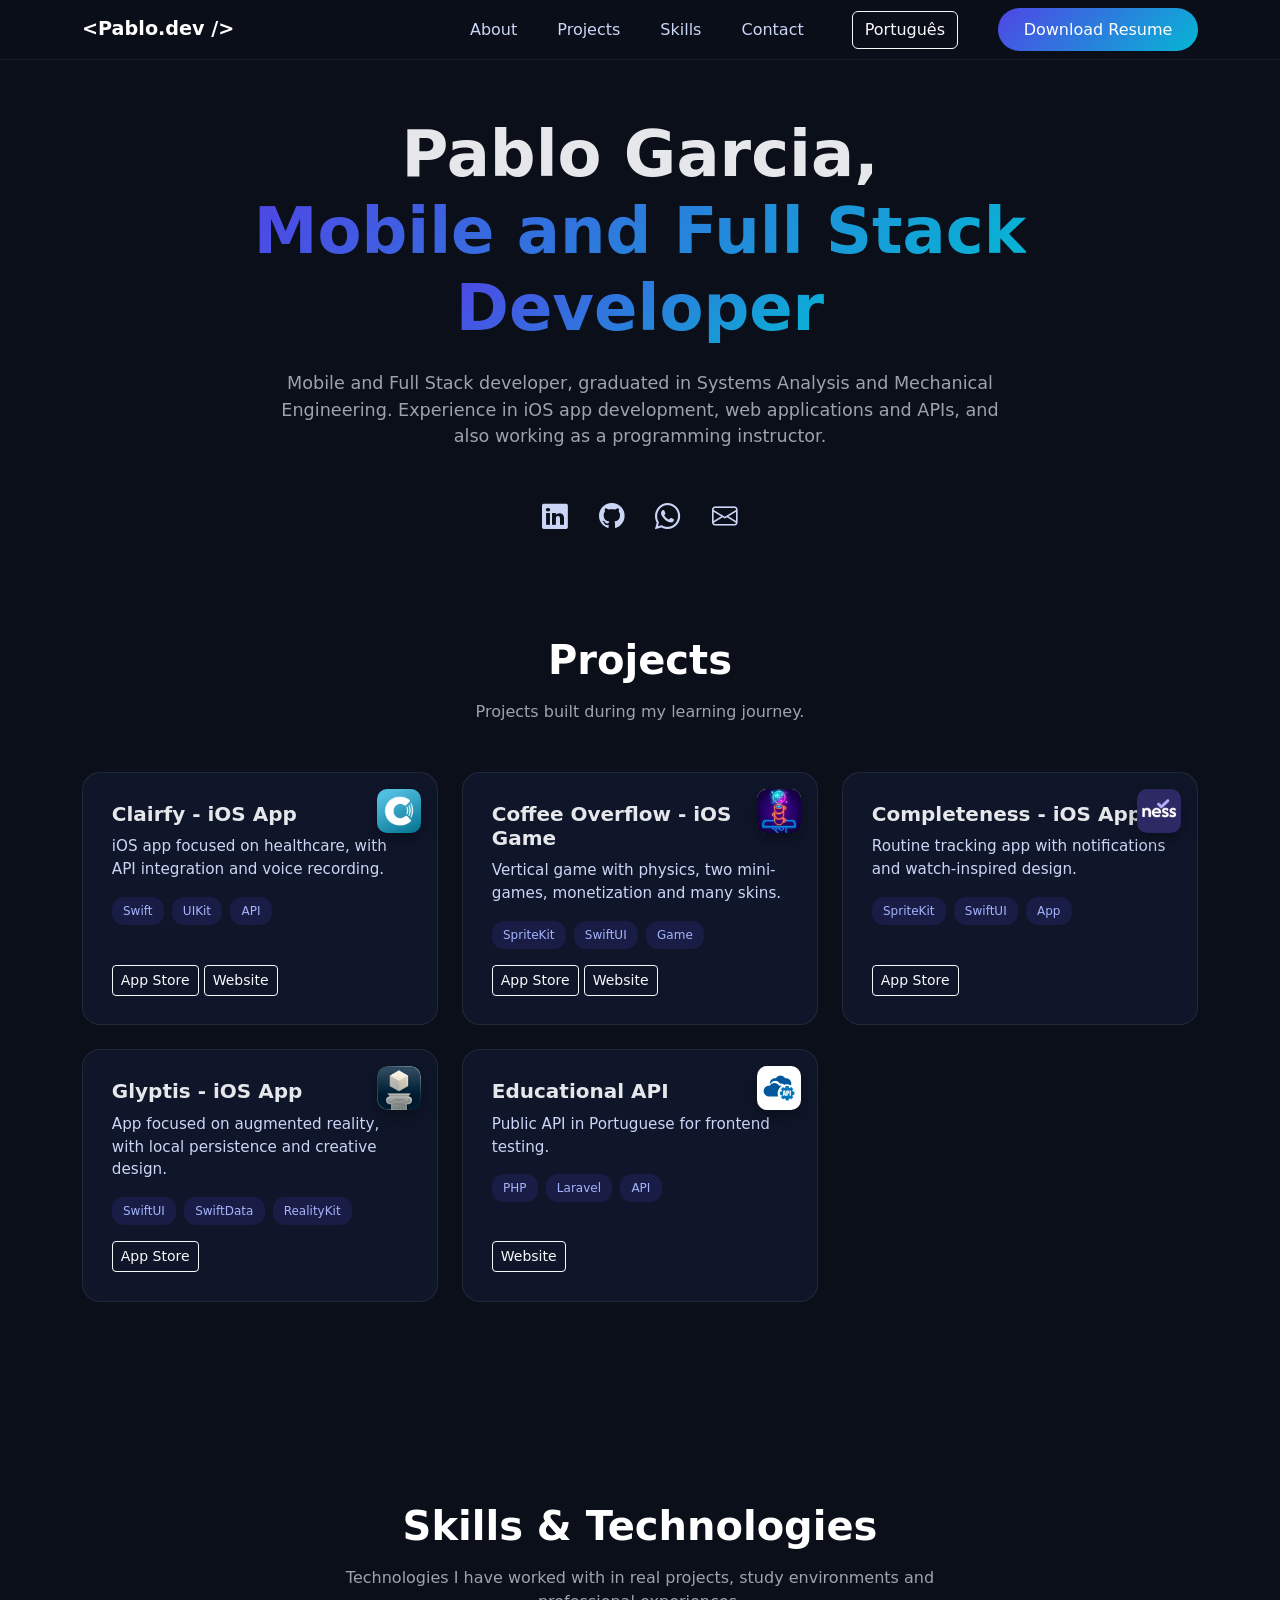
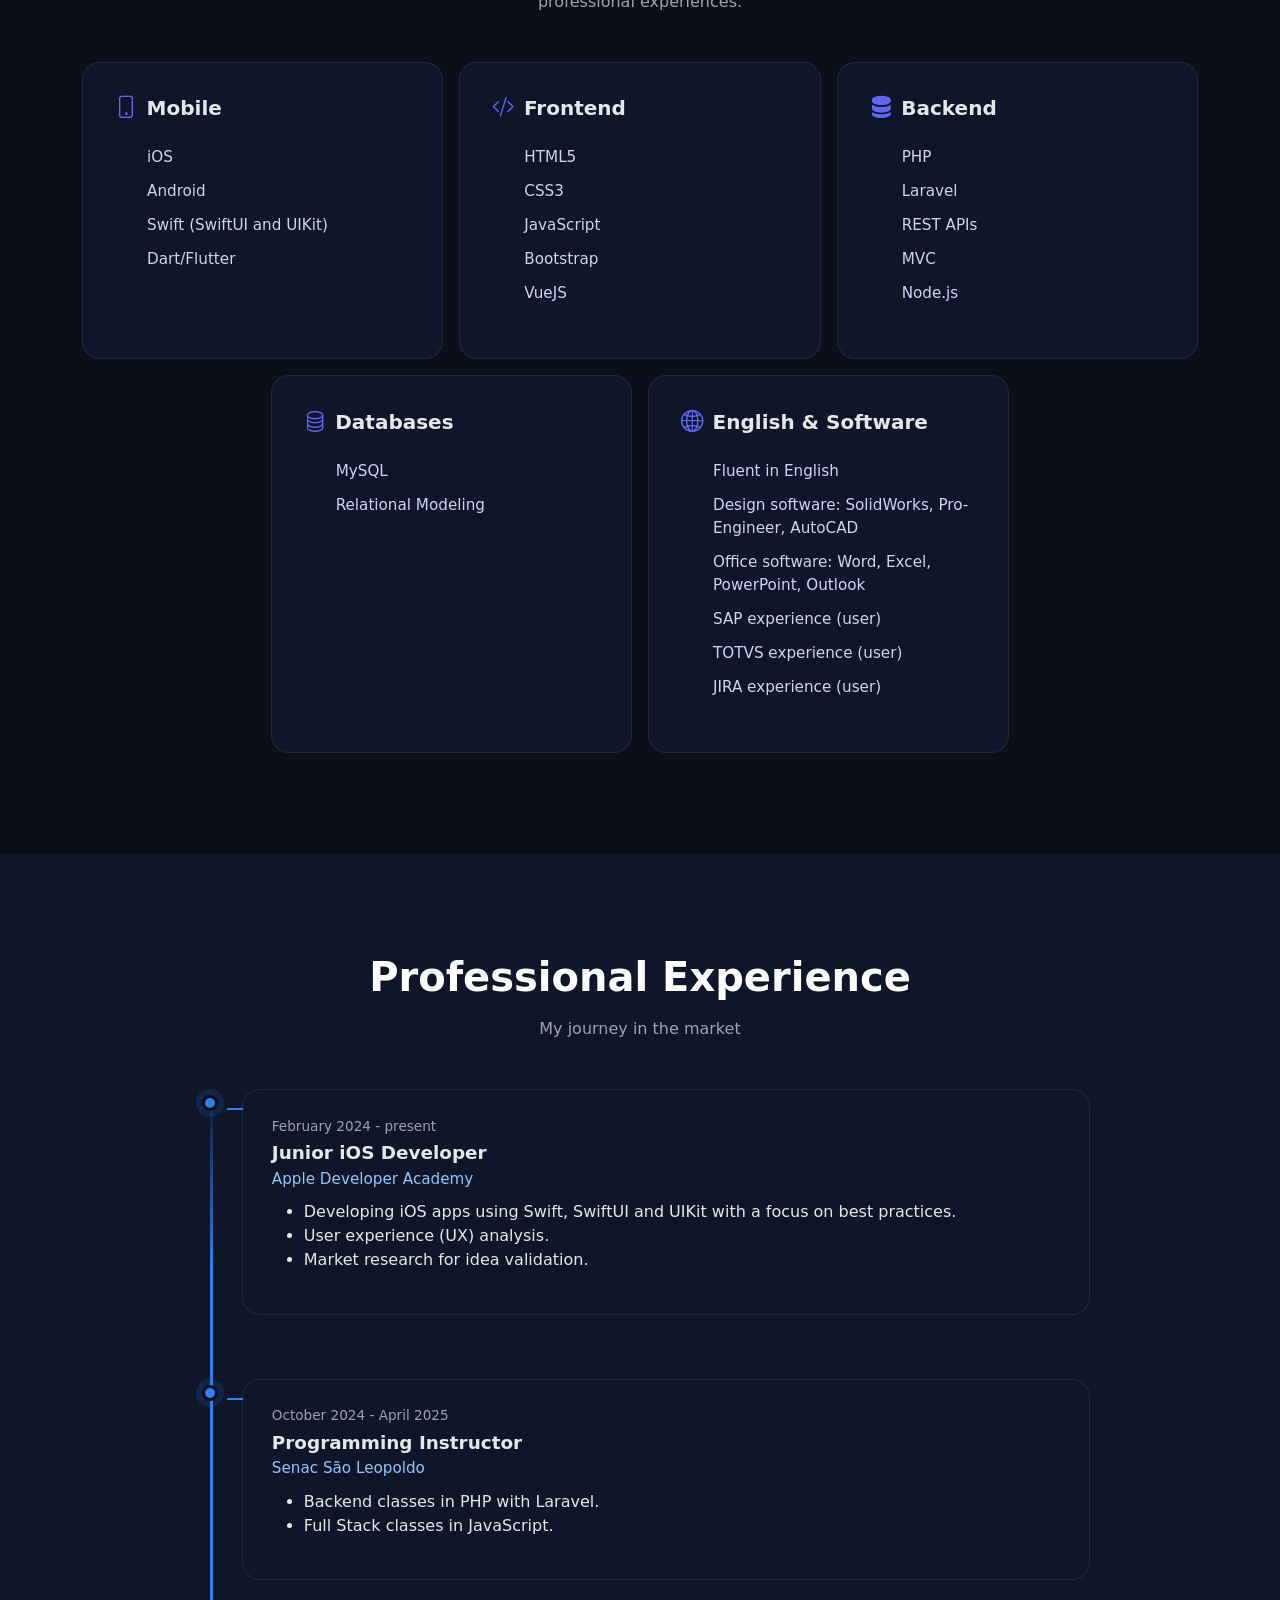
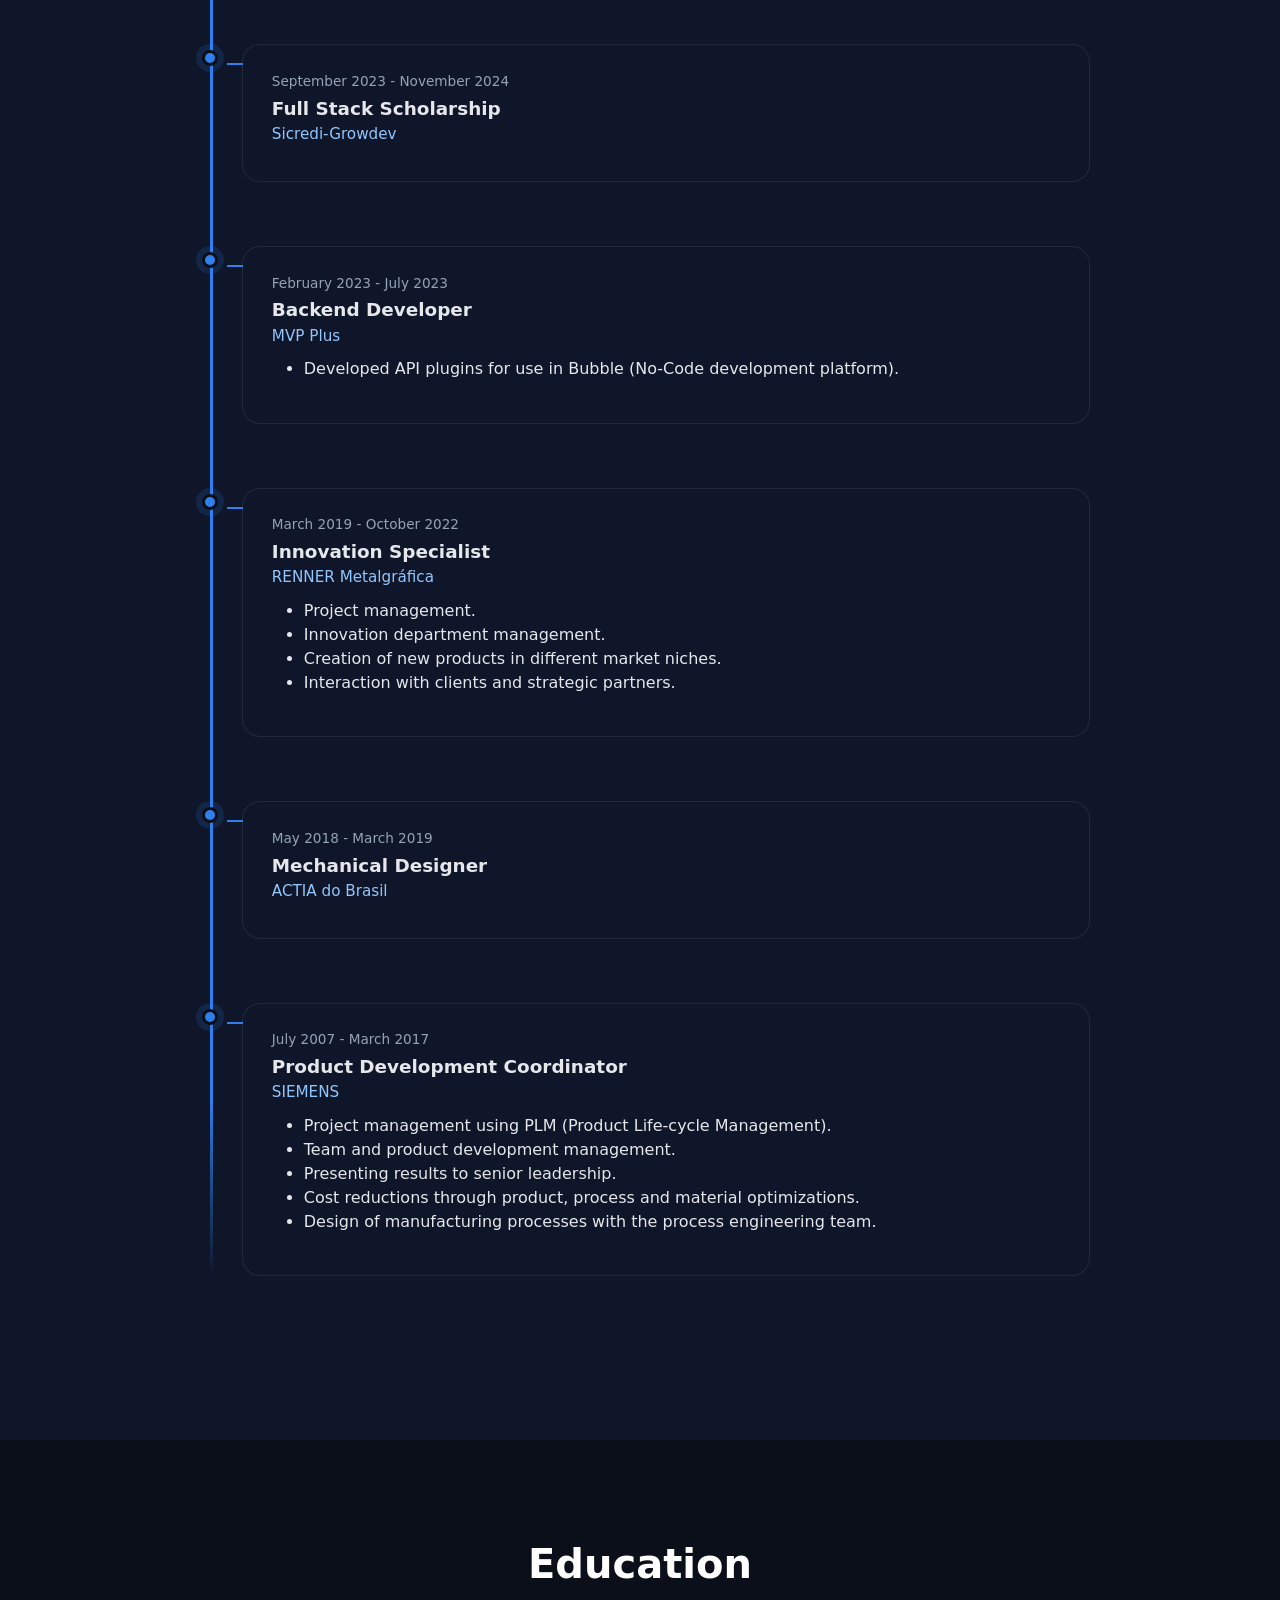
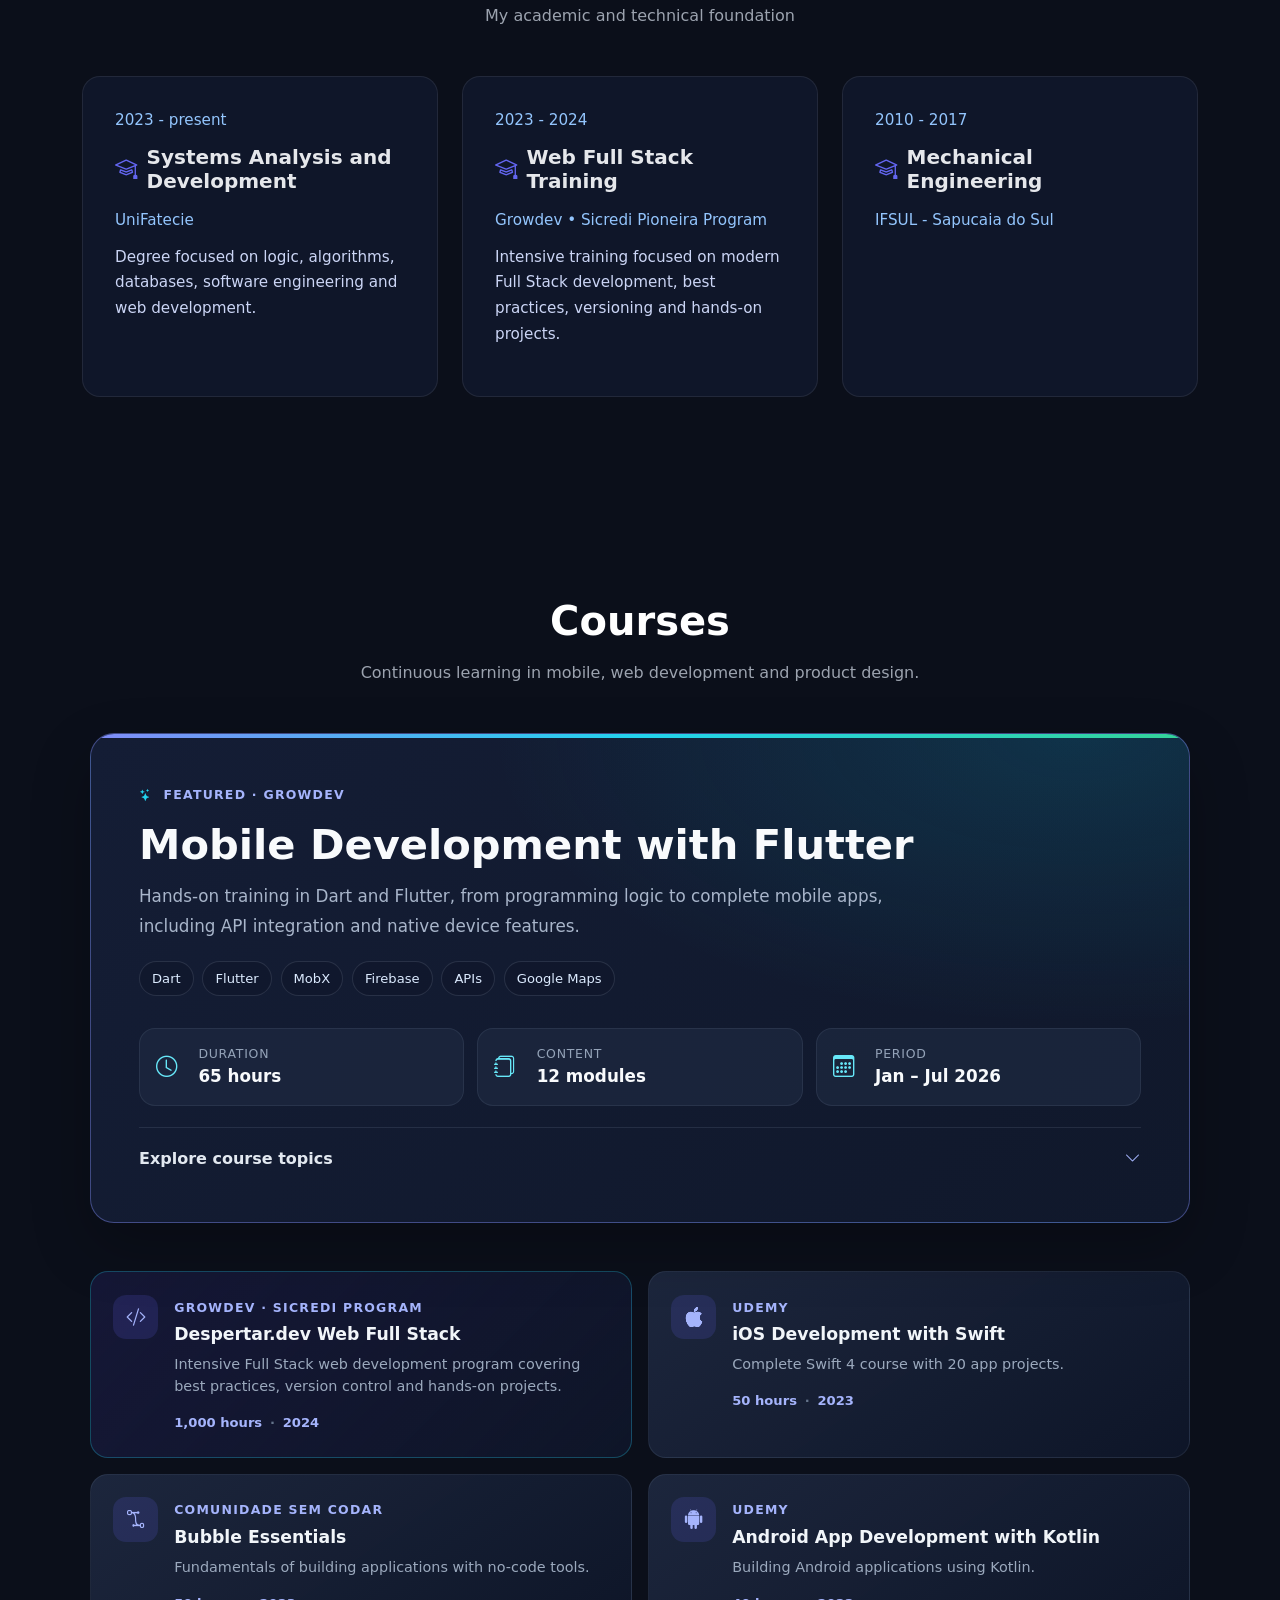
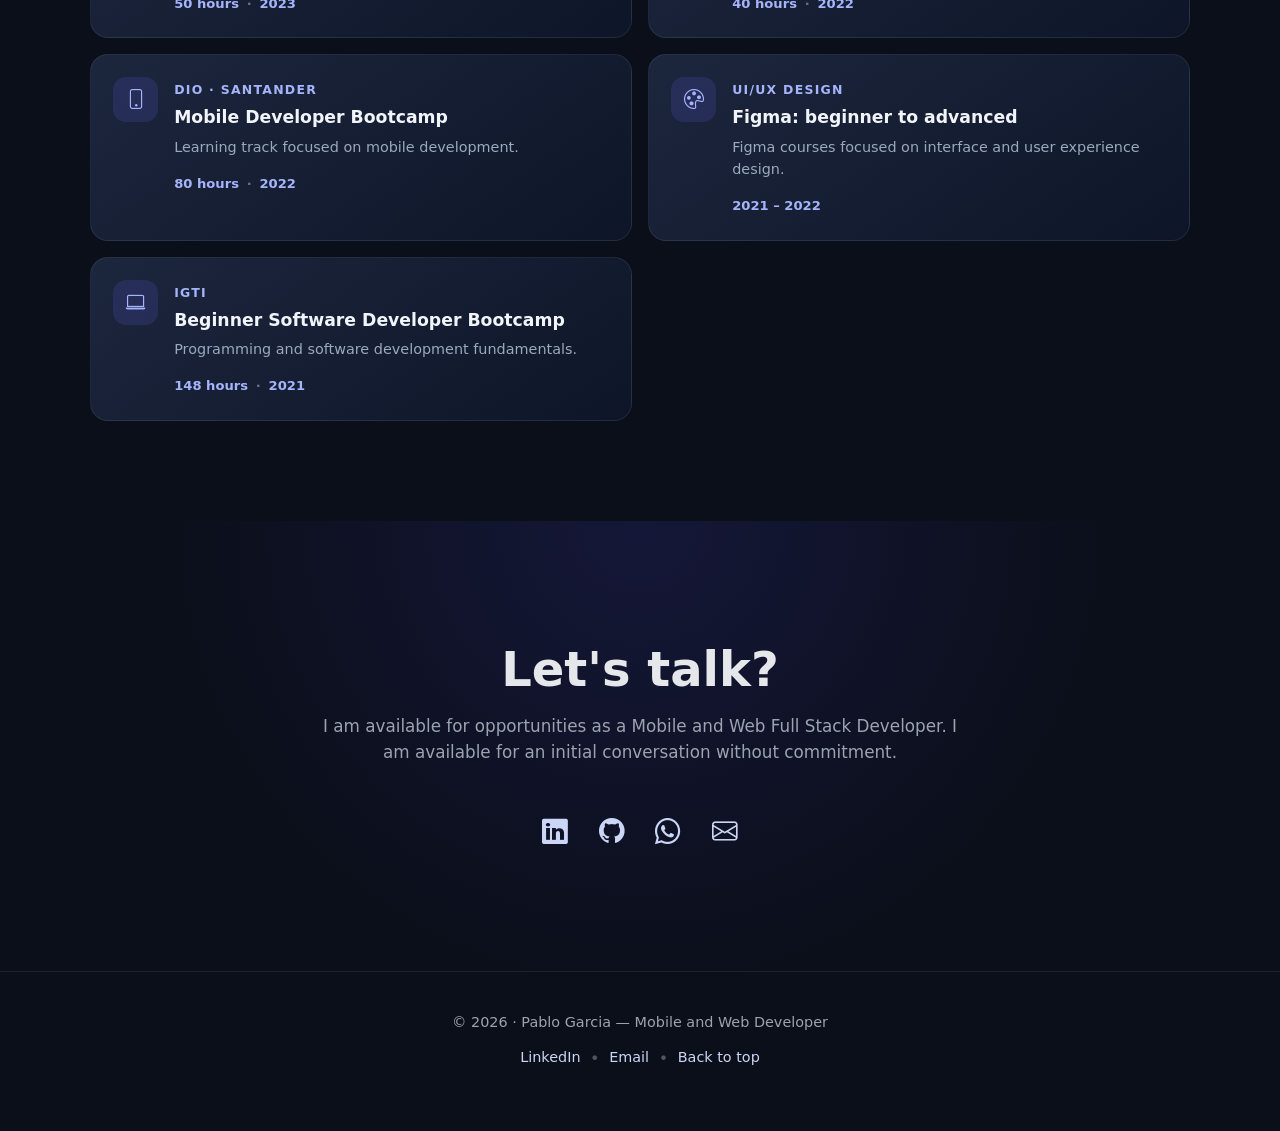
==== commit 082c2683: "Refeita a lista de cursos" ====
--- a/index-en.html
+++ b/index-en.html
@@ -535,44 +535,72 @@
     <!-- COURSES -->
     <section id="courses" class="section-padding">
         <div class="container">
-            <div class="section-header text-center mb-4">
+            <div class="section-header text-center mb-5">
                 <h2 class="section-title">Courses</h2>
-                <p class="section-subtitle">Additional training and short courses, featuring my Full Stack program.</p>
-            </div>
-
-            <div class="course-list">
-                <div class="course-item course-item-featured">
-                    <p class="course-name">Despertar.dev Web FullStack – Growdev (Sponsored by SICREDI)</p>
-                    <span class="course-meta"><i class="bi bi-patch-check-fill" aria-hidden="true"></i> Completed program · 1,000 hours · 2024</span>
-                </div>
-                <div class="course-item">
-                    <p class="course-name">Complete iOS 11 Swift 4 Development Course - Build 20 Apps – Udemy</p>
-                    <span class="course-meta">50 hours · 2023</span>
-                </div>
-                <div class="course-item">
-                    <p class="course-name">Bubble Essentials – Comunidade sem Codar</p>
-                    <span class="course-meta">50 hours · 2023</span>
-                </div>
-                <div class="course-item">
-                    <p class="course-name">Android App Development using Kotlin - Udemy</p>
-                    <span class="course-meta">40 hours · 2022</span>
-                </div>
-                <div class="course-item">
-                    <p class="course-name">Santander Mobile Developer Bootcamp - DIO</p>
-                    <span class="course-meta">80 hours · 2022</span>
-                </div>
-                <div class="course-item">
-                    <p class="course-name">Figma 2022: From Absolute Beginner to Professional - Udemy</p>
-                    <span class="course-meta">2 hours · 2022</span>
-                </div>
-                <div class="course-item">
-                    <p class="course-name">Figma from Zero to Advanced UX/UI</p>
-                    <span class="course-meta">2021</span>
-                </div>
-                <div class="course-item">
-                    <p class="course-name">Beginner Software Programmer Bootcamp - IGTI</p>
-                    <span class="course-meta">148 hours · 2021</span>
-                </div>
+                <p class="section-subtitle">Continuous learning in mobile, web development and product design.</p>
+            </div>
+
+            <article class="course-featured mb-5">
+                <div class="course-featured-main">
+                    <span class="course-eyebrow"><i class="bi bi-stars" aria-hidden="true"></i> Featured · Growdev</span>
+                    <h3>Mobile Development with Flutter</h3>
+                    <p class="course-featured-description">Hands-on training in Dart and Flutter, from programming logic to complete mobile apps, including API integration and native device features.</p>
+                    <div class="course-tags" aria-label="Technologies and topics">
+                        <span>Dart</span><span>Flutter</span><span>MobX</span><span>Firebase</span><span>APIs</span><span>Google Maps</span>
+                    </div>
+                </div>
+                <div class="course-stats" aria-label="Course details">
+                    <div class="course-stat"><i class="bi bi-clock" aria-hidden="true"></i><span>Duration</span><strong>65 hours</strong></div>
+                    <div class="course-stat"><i class="bi bi-journals" aria-hidden="true"></i><span>Content</span><strong>12 modules</strong></div>
+                    <div class="course-stat"><i class="bi bi-calendar3" aria-hidden="true"></i><span>Period</span><strong>Jan – Jul 2026</strong></div>
+                </div>
+                <details class="course-modules">
+                    <summary>Explore course topics <i class="bi bi-chevron-down" aria-hidden="true"></i></summary>
+                    <div class="module-grid">
+                        <span><i class="bi bi-check-circle-fill"></i>Dart programming logic</span>
+                        <span><i class="bi bi-check-circle-fill"></i>Object oriented programming with Dart</span>
+                        <span><i class="bi bi-check-circle-fill"></i>Cross platform mobile fundamentals</span>
+                        <span><i class="bi bi-check-circle-fill"></i>Forms and navigation</span>
+                        <span><i class="bi bi-check-circle-fill"></i>State management with MobX</span>
+                        <span><i class="bi bi-check-circle-fill"></i>Animations and API integration</span>
+                        <span><i class="bi bi-check-circle-fill"></i>Native features and offline storage</span>
+                        <span><i class="bi bi-book"></i>Themes, animations and navigation</span>
+                        <span><i class="bi bi-book"></i>Google Maps and location</span>
+                        <span><i class="bi bi-book"></i>Firebase and Social Login</span>
+                        <span><i class="bi bi-book"></i>Architecture and automated tests</span>
+                    </div>
+                </details>
+            </article>
+
+            <div class="course-grid">
+                <article class="course-card course-card-secondary">
+                    <span class="course-card-icon"><i class="bi bi-code-slash" aria-hidden="true"></i></span>
+                    <div><span class="course-card-label">Growdev · Sicredi Program</span><h3>Despertar.dev Web Full Stack</h3><p>Intensive Full Stack web development program covering best practices, version control and hands-on projects.</p><span class="course-card-meta">1,000 hours <b>·</b> 2024</span></div>
+                </article>
+                <article class="course-card">
+                    <span class="course-card-icon"><i class="bi bi-apple" aria-hidden="true"></i></span>
+                    <div><span class="course-card-label">Udemy</span><h3>iOS Development with Swift</h3><p>Complete Swift 4 course with 20 app projects.</p><span class="course-card-meta">50 hours <b>·</b> 2023</span></div>
+                </article>
+                <article class="course-card">
+                    <span class="course-card-icon"><i class="bi bi-bezier2" aria-hidden="true"></i></span>
+                    <div><span class="course-card-label">Comunidade sem Codar</span><h3>Bubble Essentials</h3><p>Fundamentals of building applications with no-code tools.</p><span class="course-card-meta">50 hours <b>·</b> 2023</span></div>
+                </article>
+                <article class="course-card">
+                    <span class="course-card-icon"><i class="bi bi-android2" aria-hidden="true"></i></span>
+                    <div><span class="course-card-label">Udemy</span><h3>Android App Development with Kotlin</h3><p>Building Android applications using Kotlin.</p><span class="course-card-meta">40 hours <b>·</b> 2022</span></div>
+                </article>
+                <article class="course-card">
+                    <span class="course-card-icon"><i class="bi bi-phone" aria-hidden="true"></i></span>
+                    <div><span class="course-card-label">DIO · Santander</span><h3>Mobile Developer Bootcamp</h3><p>Learning track focused on mobile development.</p><span class="course-card-meta">80 hours <b>·</b> 2022</span></div>
+                </article>
+                <article class="course-card">
+                    <span class="course-card-icon"><i class="bi bi-palette" aria-hidden="true"></i></span>
+                    <div><span class="course-card-label">UI/UX Design</span><h3>Figma: beginner to advanced</h3><p>Figma courses focused on interface and user experience design.</p><span class="course-card-meta">2021 – 2022</span></div>
+                </article>
+                <article class="course-card">
+                    <span class="course-card-icon"><i class="bi bi-laptop" aria-hidden="true"></i></span>
+                    <div><span class="course-card-label">IGTI</span><h3>Beginner Software Developer Bootcamp</h3><p>Programming and software development fundamentals.</p><span class="course-card-meta">148 hours <b>·</b> 2021</span></div>
+                </article>
             </div>
         </div>
     </section>
--- a/css/style.css
+++ b/css/style.css
@@ -259,63 +259,89 @@
   line-height: 1.7;
 }
 
-.course-list {
-  display: grid;
-  gap: 1rem;
-  max-width: 900px;
-  margin: 0 auto;
-}
-
-.course-item {
-  background: rgba(255, 255, 255, 0.04);
-  border: 1px solid rgba(255, 255, 255, 0.08);
-  border-radius: 16px;
-  padding: 1rem 1.2rem;
-  display: flex;
-  flex-direction: column;
-  gap: 0.4rem;
-}
-
-.course-name {
-  font-weight: 600;
-  color: #e5e7eb;
-  margin: 0;
-  font-size: 0.97rem;
-}
-
-.course-meta {
-  color: #94a3b8;
-  font-size: 0.88rem;
-}
-
-.course-item-featured {
+.course-featured {
   position: relative;
   overflow: hidden;
-  padding: 1.5rem 1.75rem;
-  background: linear-gradient(115deg, rgba(79, 70, 229, 0.2), rgba(6, 182, 212, 0.08));
-  border: 1px solid rgba(99, 102, 241, 0.48);
-  box-shadow: 0 12px 30px rgba(0, 0, 0, 0.18);
-}
-
-.course-item-featured::before {
+  max-width: 1100px;
+  margin-inline: auto;
+  padding: clamp(1.5rem, 4vw, 3rem);
+  border: 1px solid rgba(129, 140, 248, 0.42);
+  border-radius: 24px;
+  background: radial-gradient(ellipse at 90% 0%, rgba(6, 182, 212, 0.16), transparent 42%), linear-gradient(135deg, #141d35, #10182b);
+  box-shadow: 0 24px 60px rgba(0, 0, 0, 0.24);
+}
+
+.course-featured::before {
   content: "";
   position: absolute;
-  inset: 0 auto 0 0;
-  width: 4px;
-  background: linear-gradient(#818cf8, #22d3ee);
-}
-
-.course-item-featured .course-name {
-  font-size: 1.1rem;
-}
-
-.course-item-featured .course-meta {
-  color: #c4b5fd;
-}
-
-.course-item-featured .course-meta i {
-  margin-right: 0.35rem;
-  color: #22d3ee;
+  top: 0;
+  left: 0;
+  right: 0;
+  height: 4px;
+  background: linear-gradient(90deg, #818cf8, #22d3ee, #34d399);
+}
+
+.course-featured-main { max-width: 850px; }
+
+.course-eyebrow,
+.course-card-label {
+  color: #a5b4fc;
+  font-size: 0.78rem;
+  font-weight: 700;
+  letter-spacing: 0.1em;
+  text-transform: uppercase;
+}
+
+.course-eyebrow i { margin-right: 0.35rem; color: #22d3ee; }
+
+.course-featured h3 {
+  margin: 0.9rem 0 0.75rem;
+  color: #f8fafc;
+  font-size: clamp(1.8rem, 4vw, 2.6rem);
+  font-weight: 750;
+}
+
+.course-featured-description {
+  max-width: 760px;
+  color: #a8b5ca;
+  font-size: 1.05rem;
+  line-height: 1.75;
+}
+
+.course-tags { display: flex; flex-wrap: wrap; gap: 0.55rem; margin-top: 1.25rem; }
+.course-tags span { padding: 0.42rem 0.75rem; border: 1px solid rgba(148, 163, 184, 0.18); border-radius: 999px; background: rgba(15, 23, 42, 0.6); color: #dbeafe; font-size: 0.82rem; }
+
+.course-stats { display: grid; grid-template-columns: repeat(3, minmax(0, 1fr)); gap: 0.8rem; margin-top: 2rem; }
+.course-stat { display: grid; grid-template-columns: 2rem 1fr; align-items: center; column-gap: 0.65rem; padding: 1rem; border: 1px solid rgba(148, 163, 184, 0.12); border-radius: 16px; background: rgba(30, 41, 65, 0.72); }
+.course-stat > i { grid-row: span 2; color: #67e8f9; font-size: 1.35rem; }
+.course-stat span { color: #94a3b8; font-size: 0.78rem; text-transform: uppercase; letter-spacing: 0.06em; }
+.course-stat strong { color: #f8fafc; font-size: 1.05rem; }
+
+.course-modules { margin-top: 1.3rem; border-top: 1px solid rgba(148, 163, 184, 0.15); }
+.course-modules summary { display: flex; justify-content: space-between; align-items: center; padding: 1.2rem 0 0.2rem; color: #e2e8f0; font-weight: 650; cursor: pointer; list-style: none; }
+.course-modules summary::-webkit-details-marker { display: none; }
+.course-modules summary i { color: #a5b4fc; transition: transform 0.2s ease; }
+.course-modules[open] summary i { transform: rotate(180deg); }
+.module-grid { display: grid; grid-template-columns: repeat(2, minmax(0, 1fr)); gap: 0.8rem 1.5rem; padding: 1.2rem 0 0.25rem; }
+.module-grid span { display: flex; align-items: flex-start; gap: 0.6rem; color: #cbd5e1; font-size: 0.9rem; line-height: 1.5; }
+.module-grid i { flex: 0 0 auto; margin-top: 0.15rem; color: #64748b; }
+.module-grid .bi-check-circle-fill { color: #34d399; }
+
+.course-grid { display: grid; grid-template-columns: repeat(2, minmax(0, 1fr)); gap: 1rem; max-width: 1100px; margin: 0 auto; }
+.course-card { display: flex; align-items: flex-start; gap: 1rem; padding: 1.4rem; border: 1px solid rgba(148, 163, 184, 0.12); border-radius: 18px; background: linear-gradient(145deg, rgba(30, 41, 65, 0.9), rgba(15, 22, 41, 0.92)); transition: transform 0.25s ease, border-color 0.25s ease, box-shadow 0.25s ease; }
+.course-card:hover { transform: translateY(-4px); border-color: rgba(129, 140, 248, 0.42); box-shadow: 0 16px 32px rgba(0, 0, 0, 0.2); }
+.course-card-secondary { border-color: rgba(34, 211, 238, 0.28); background: linear-gradient(135deg, rgba(49, 46, 129, 0.28), rgba(15, 22, 41, 0.96)); }
+.course-card-icon { display: grid; flex: 0 0 2.8rem; width: 2.8rem; height: 2.8rem; place-items: center; border-radius: 13px; background: rgba(99, 102, 241, 0.16); color: #a5b4fc; font-size: 1.25rem; }
+.course-card h3 { margin: 0.35rem 0 0.5rem; color: #f1f5f9; font-size: 1.08rem; font-weight: 700; }
+.course-card p { margin: 0 0 0.8rem; color: #9ba9bd; font-size: 0.9rem; line-height: 1.55; }
+.course-card-meta { color: #a5b4fc; font-size: 0.82rem; font-weight: 600; }
+.course-card-meta b { padding-inline: 0.2rem; color: #64748b; }
+
+@media (max-width: 767.98px) {
+  .course-stats { grid-template-columns: 1fr; }
+  .course-stat { grid-template-columns: 2.2rem 1fr; }
+  .module-grid, .course-grid { grid-template-columns: 1fr; }
+  .course-card { padding: 1.2rem; }
 }
 
 .skill-title i {
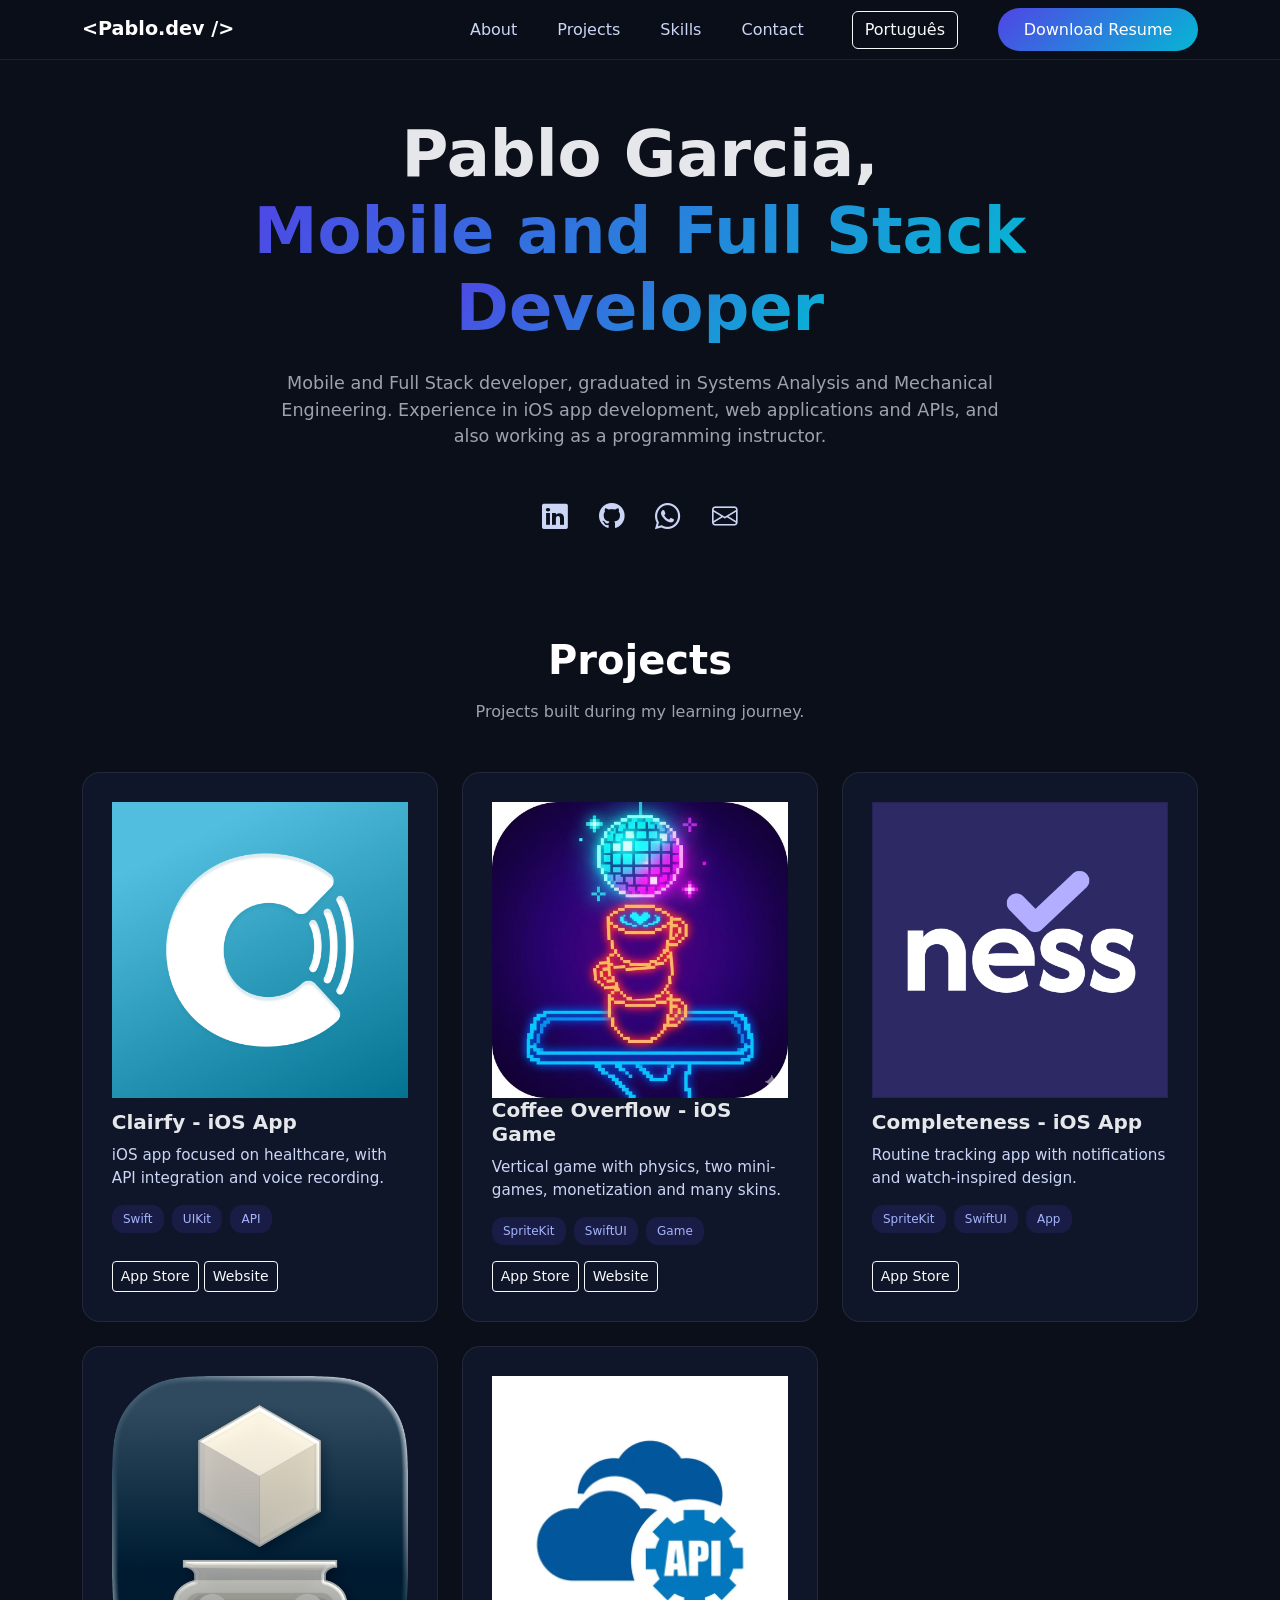
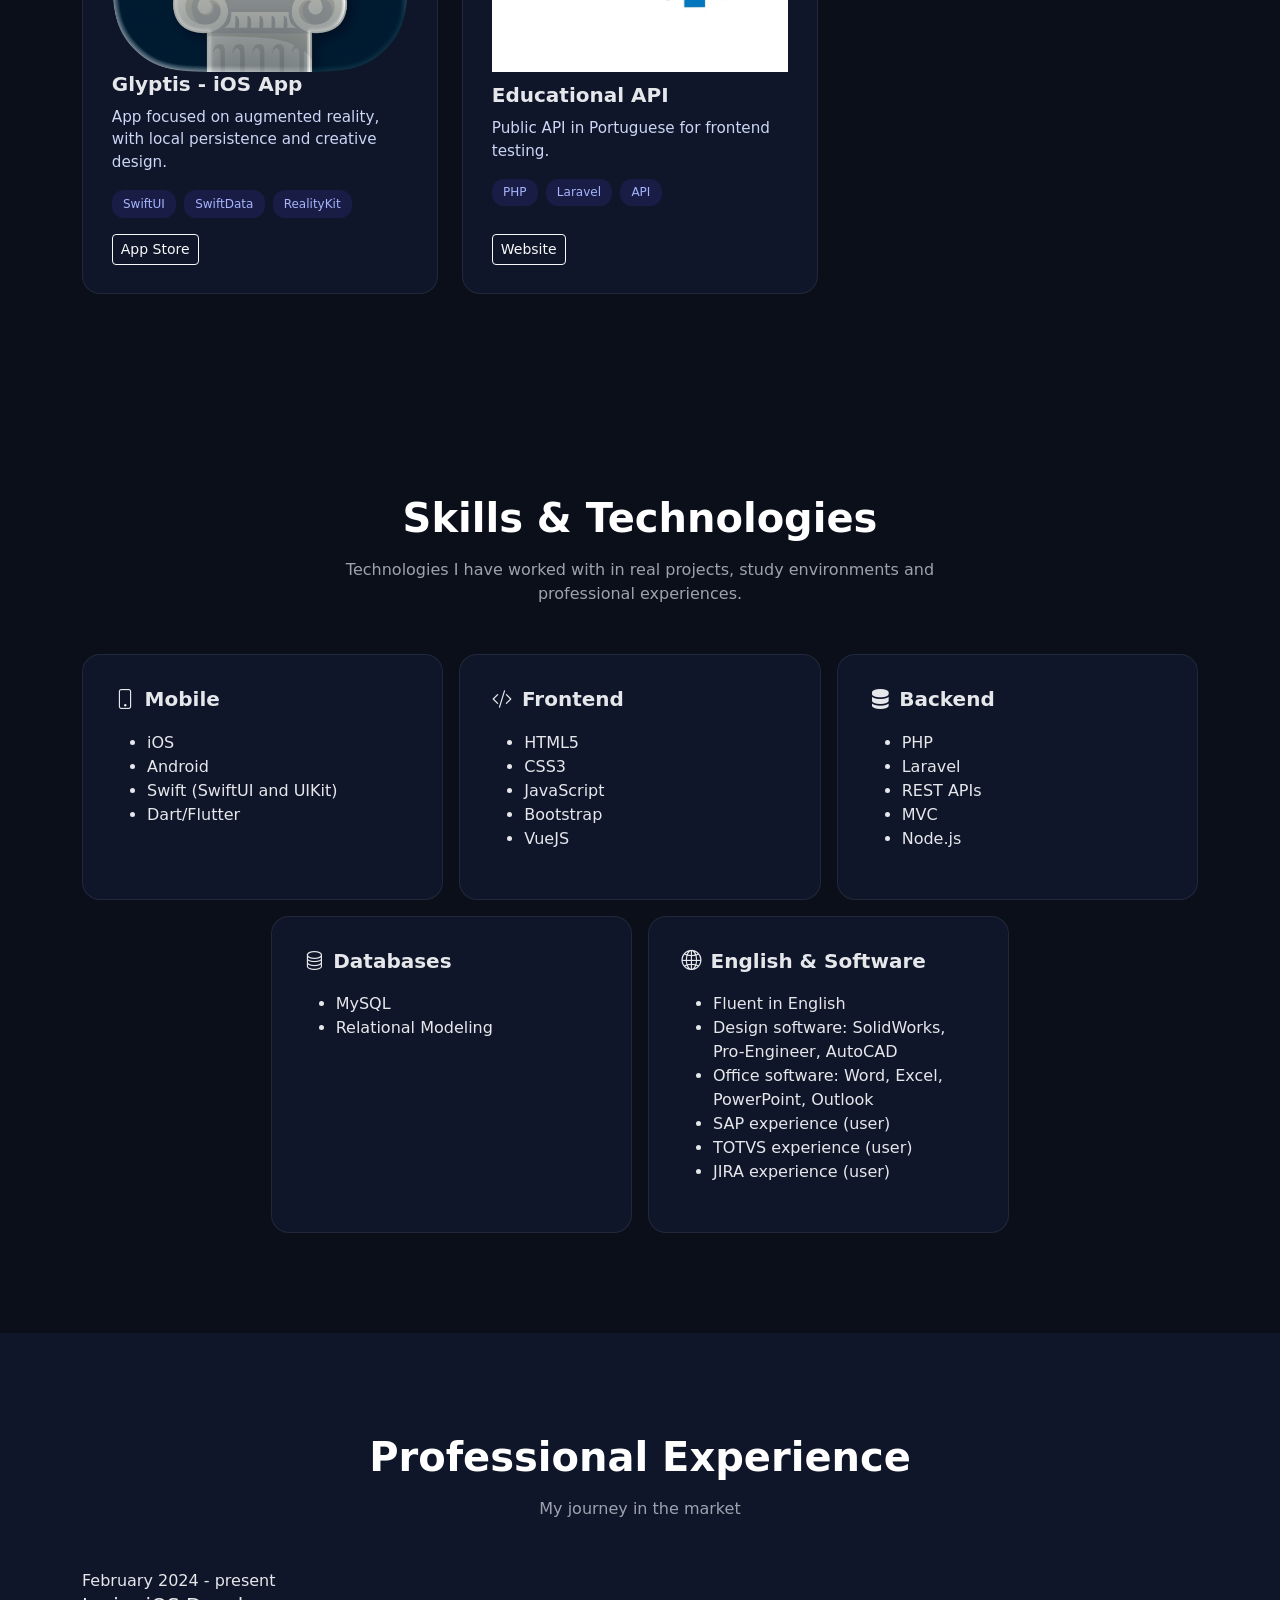
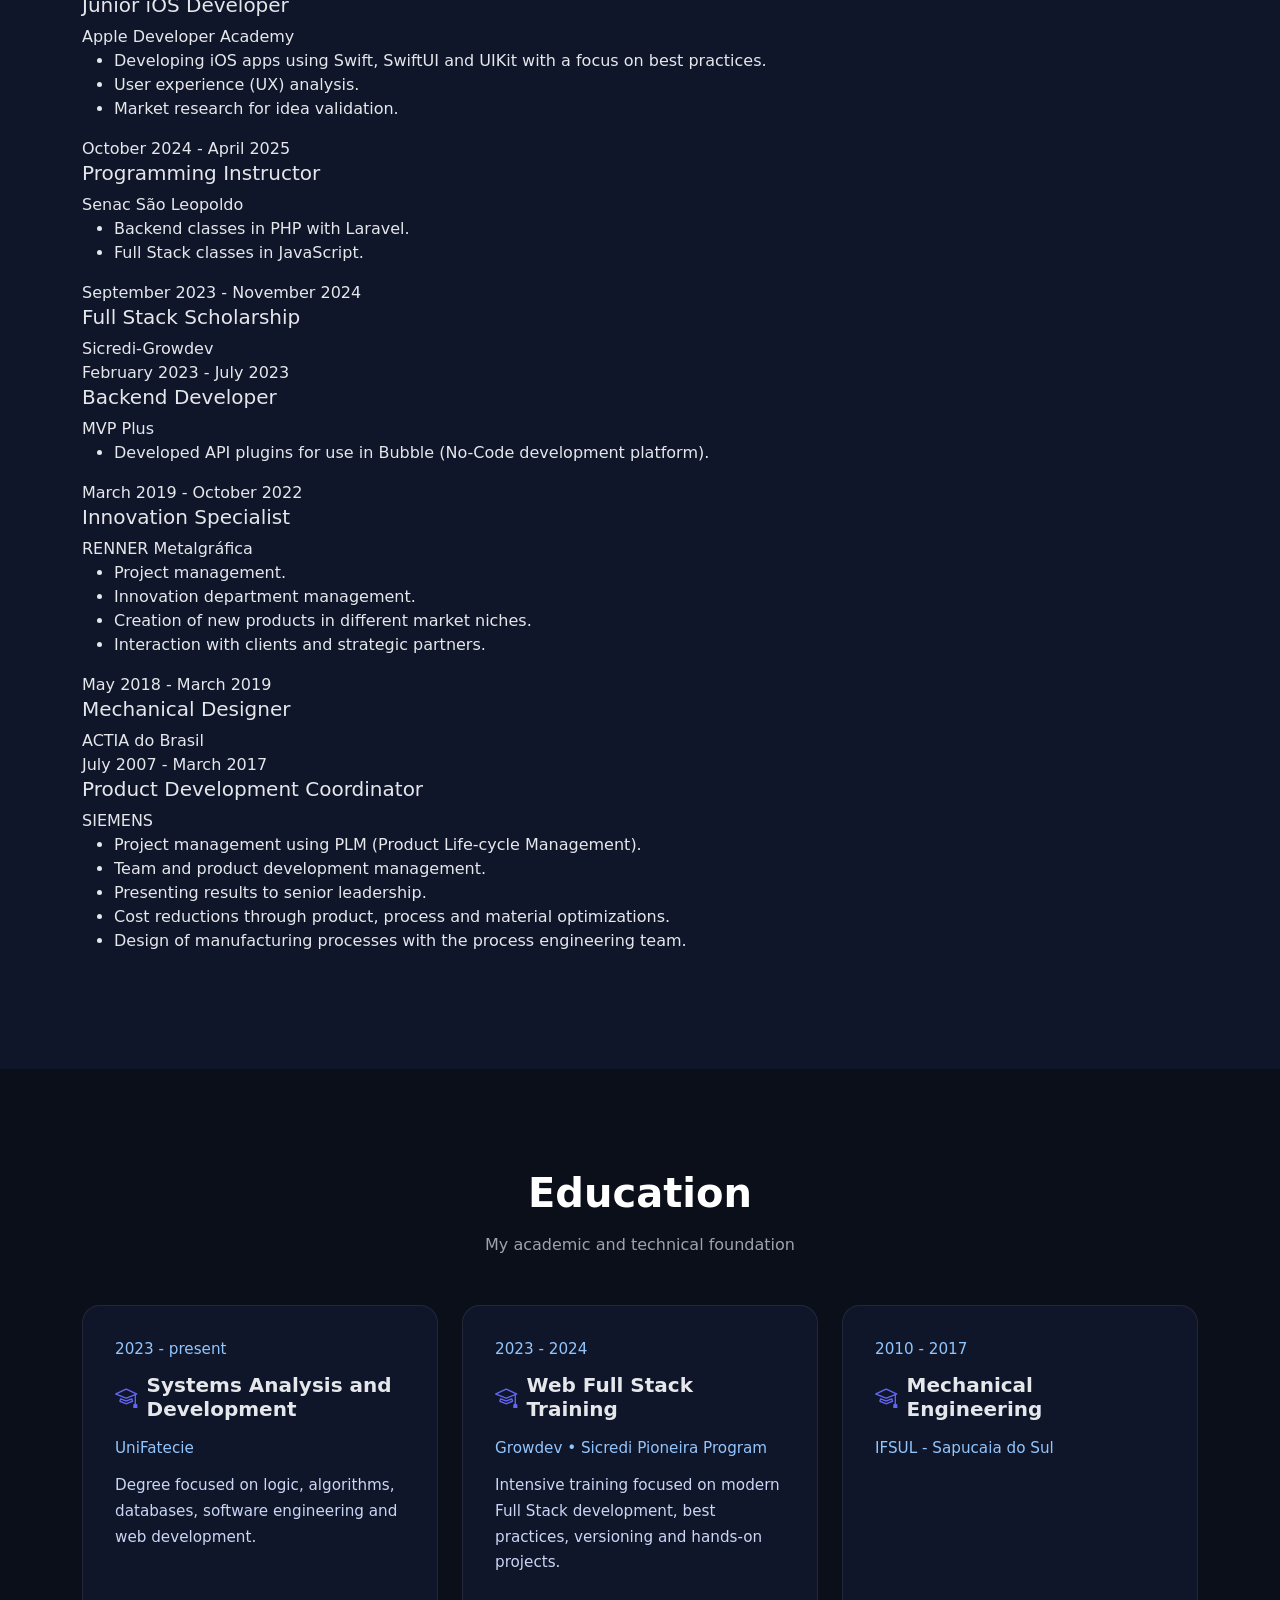
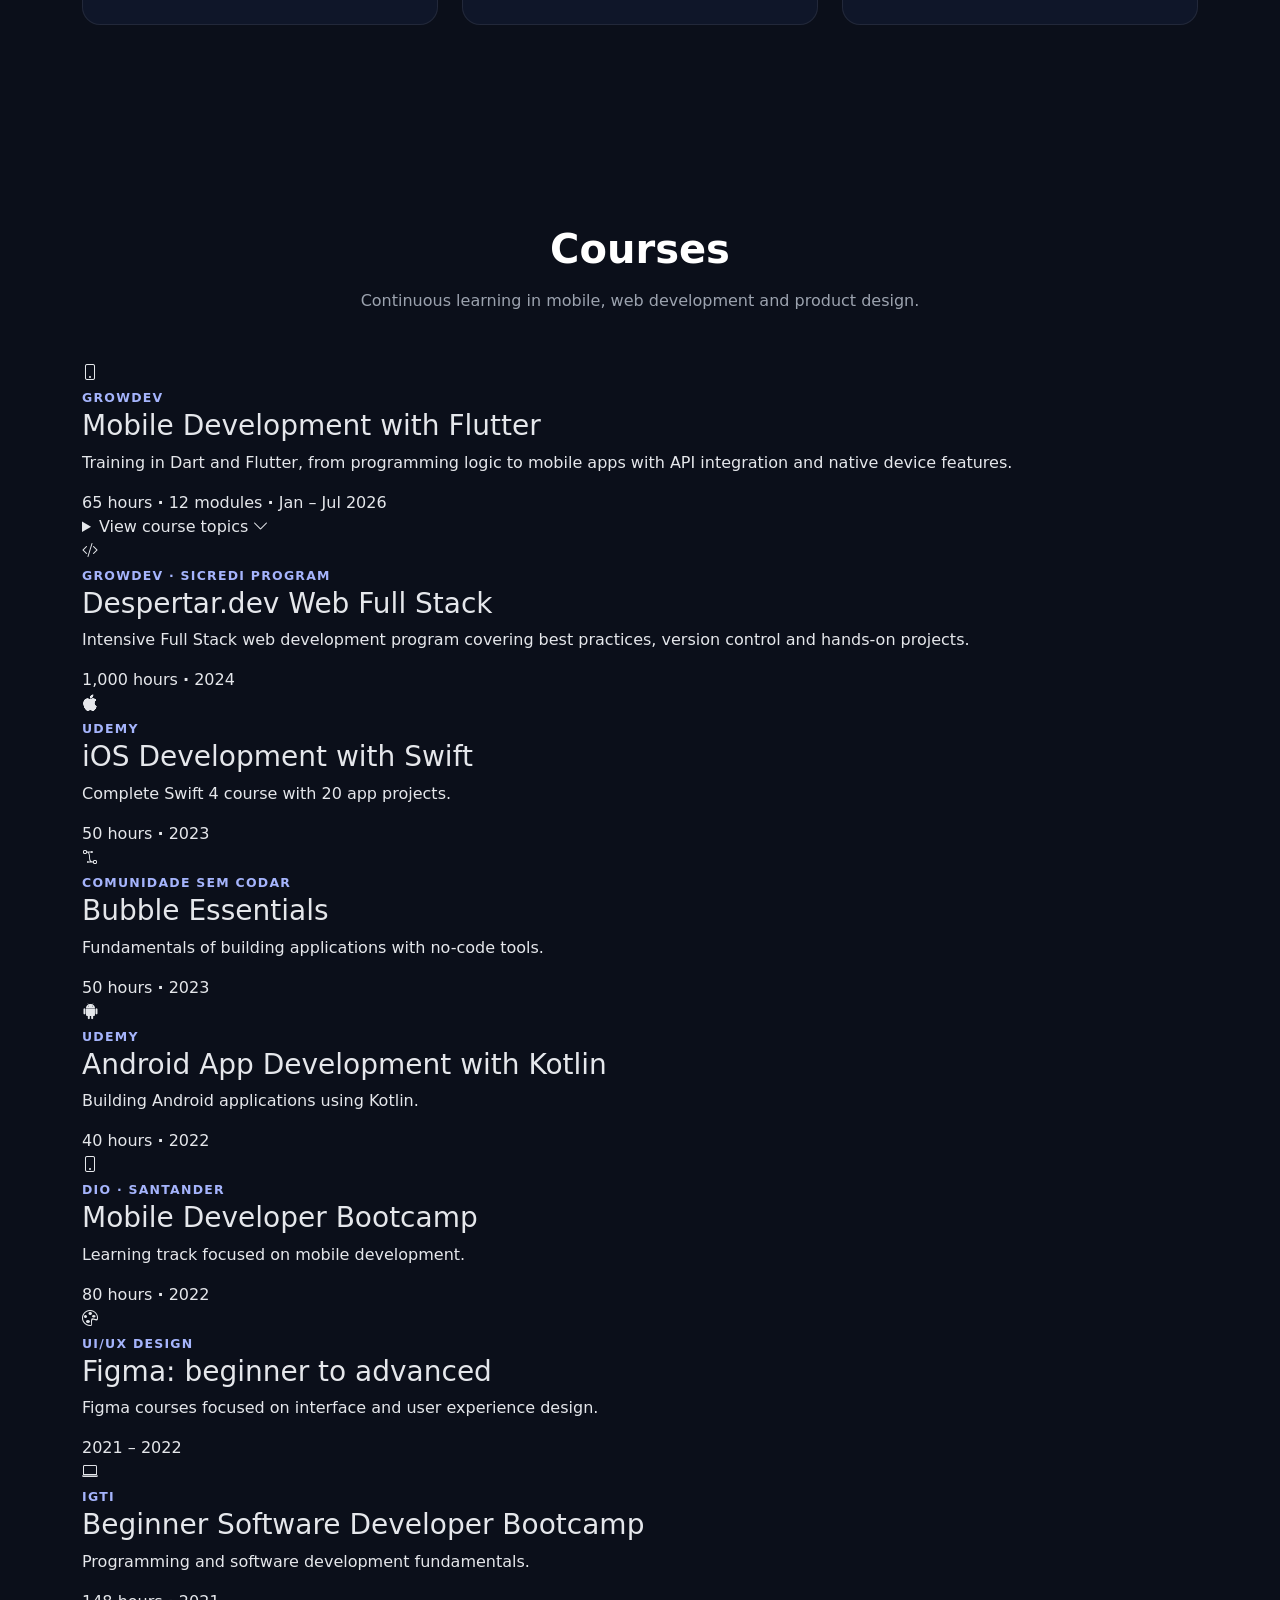
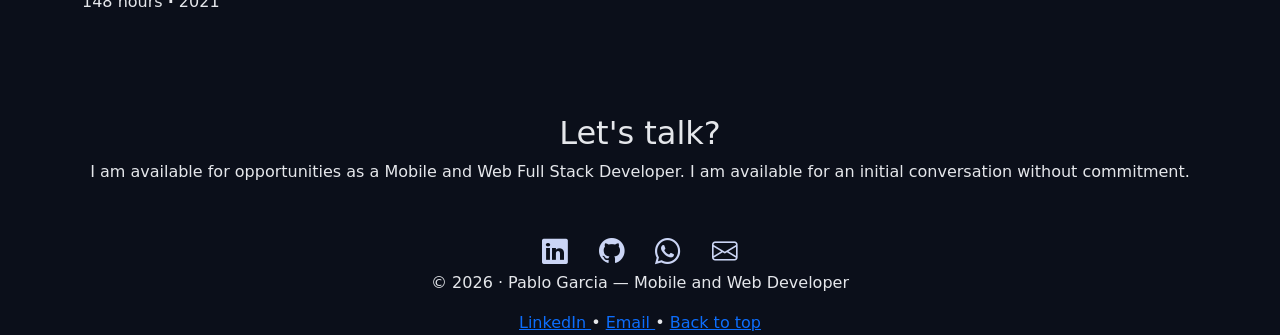
==== commit 0a5cce28: "Mais uma tentativa de cards" ====
--- a/index-en.html
+++ b/index-en.html
@@ -540,39 +540,15 @@
                 <p class="section-subtitle">Continuous learning in mobile, web development and product design.</p>
             </div>
 
-            <article class="course-featured mb-5">
-                <div class="course-featured-main">
-                    <span class="course-eyebrow"><i class="bi bi-stars" aria-hidden="true"></i> Featured · Growdev</span>
-                    <h3>Mobile Development with Flutter</h3>
-                    <p class="course-featured-description">Hands-on training in Dart and Flutter, from programming logic to complete mobile apps, including API integration and native device features.</p>
-                    <div class="course-tags" aria-label="Technologies and topics">
-                        <span>Dart</span><span>Flutter</span><span>MobX</span><span>Firebase</span><span>APIs</span><span>Google Maps</span>
-                    </div>
-                </div>
-                <div class="course-stats" aria-label="Course details">
-                    <div class="course-stat"><i class="bi bi-clock" aria-hidden="true"></i><span>Duration</span><strong>65 hours</strong></div>
-                    <div class="course-stat"><i class="bi bi-journals" aria-hidden="true"></i><span>Content</span><strong>12 modules</strong></div>
-                    <div class="course-stat"><i class="bi bi-calendar3" aria-hidden="true"></i><span>Period</span><strong>Jan – Jul 2026</strong></div>
-                </div>
-                <details class="course-modules">
-                    <summary>Explore course topics <i class="bi bi-chevron-down" aria-hidden="true"></i></summary>
-                    <div class="module-grid">
-                        <span><i class="bi bi-check-circle-fill"></i>Dart programming logic</span>
-                        <span><i class="bi bi-check-circle-fill"></i>Object oriented programming with Dart</span>
-                        <span><i class="bi bi-check-circle-fill"></i>Cross platform mobile fundamentals</span>
-                        <span><i class="bi bi-check-circle-fill"></i>Forms and navigation</span>
-                        <span><i class="bi bi-check-circle-fill"></i>State management with MobX</span>
-                        <span><i class="bi bi-check-circle-fill"></i>Animations and API integration</span>
-                        <span><i class="bi bi-check-circle-fill"></i>Native features and offline storage</span>
-                        <span><i class="bi bi-book"></i>Themes, animations and navigation</span>
-                        <span><i class="bi bi-book"></i>Google Maps and location</span>
-                        <span><i class="bi bi-book"></i>Firebase and Social Login</span>
-                        <span><i class="bi bi-book"></i>Architecture and automated tests</span>
-                    </div>
-                </details>
-            </article>
-
             <div class="course-grid">
+                <article class="course-card">
+                    <span class="course-card-icon"><i class="bi bi-phone" aria-hidden="true"></i></span>
+                    <div><span class="course-card-label">Growdev</span><h3>Mobile Development with Flutter</h3><p>Training in Dart and Flutter, from programming logic to mobile apps with API integration and native device features.</p><span class="course-card-meta">65 hours <b>·</b> 12 modules <b>·</b> Jan – Jul 2026</span>
+                        <details class="course-modules"><summary>View course topics <i class="bi bi-chevron-down" aria-hidden="true"></i></summary><div class="module-grid">
+                            <span><i class="bi bi-check-circle-fill"></i>Dart programming logic</span><span><i class="bi bi-check-circle-fill"></i>Object oriented programming with Dart</span><span><i class="bi bi-check-circle-fill"></i>Cross platform mobile fundamentals</span><span><i class="bi bi-check-circle-fill"></i>Forms and navigation</span><span><i class="bi bi-check-circle-fill"></i>State management with MobX</span><span><i class="bi bi-check-circle-fill"></i>Animations and API integration</span><span><i class="bi bi-check-circle-fill"></i>Native features and offline storage</span><span><i class="bi bi-book"></i>Themes, animations and navigation</span><span><i class="bi bi-book"></i>Google Maps and location</span><span><i class="bi bi-book"></i>Firebase and Social Login</span><span><i class="bi bi-book"></i>Architecture and automated tests</span>
+                        </div></details>
+                    </div>
+                </article>
                 <article class="course-card course-card-secondary">
                     <span class="course-card-icon"><i class="bi bi-code-slash" aria-hidden="true"></i></span>
                     <div><span class="course-card-label">Growdev · Sicredi Program</span><h3>Despertar.dev Web Full Stack</h3><p>Intensive Full Stack web development program covering best practices, version control and hands-on projects.</p><span class="course-card-meta">1,000 hours <b>·</b> 2024</span></div>
--- a/css/style.css
+++ b/css/style.css
@@ -259,71 +259,19 @@
   line-height: 1.7;
 }
 
-.course-featured {
-  position: relative;
-  overflow: hidden;
-  max-width: 1100px;
-  margin-inline: auto;
-  padding: clamp(1.5rem, 4vw, 3rem);
-  border: 1px solid rgba(129, 140, 248, 0.42);
-  border-radius: 24px;
-  background: radial-gradient(ellipse at 90% 0%, rgba(6, 182, 212, 0.16), transparent 42%), linear-gradient(135deg, #141d35, #10182b);
-  box-shadow: 0 24px 60px rgba(0, 0, 0, 0.24);
-}
-
-.course-featured::before {
-  content: "";
-  position: absolute;
-  top: 0;
-  left: 0;
-  right: 0;
-  height: 4px;
-  background: linear-gradient(90deg, #818cf8, #22d3ee, #34d399);
-}
-
-.course-featured-main { max-width: 850px; }
-
-.course-eyebrow,
 .course-card-label {
   color: #a5b4fc;
   font-size: 0.78rem;
   font-weight: 700;
   letter-spacing: 0.1em;
   text-transform: uppercase;
-}
-
-.course-eyebrow i { margin-right: 0.35rem; color: #22d3ee; }
-
-.course-featured h3 {
-  margin: 0.9rem 0 0.75rem;
-  color: #f8fafc;
-  font-size: clamp(1.8rem, 4vw, 2.6rem);
-  font-weight: 750;
-}
-
-.course-featured-description {
-  max-width: 760px;
-  color: #a8b5ca;
-  font-size: 1.05rem;
-  line-height: 1.75;
-}
-
-.course-tags { display: flex; flex-wrap: wrap; gap: 0.55rem; margin-top: 1.25rem; }
-.course-tags span { padding: 0.42rem 0.75rem; border: 1px solid rgba(148, 163, 184, 0.18); border-radius: 999px; background: rgba(15, 23, 42, 0.6); color: #dbeafe; font-size: 0.82rem; }
-
-.course-stats { display: grid; grid-template-columns: repeat(3, minmax(0, 1fr)); gap: 0.8rem; margin-top: 2rem; }
-.course-stat { display: grid; grid-template-columns: 2rem 1fr; align-items: center; column-gap: 0.65rem; padding: 1rem; border: 1px solid rgba(148, 163, 184, 0.12); border-radius: 16px; background: rgba(30, 41, 65, 0.72); }
-.course-stat > i { grid-row: span 2; color: #67e8f9; font-size: 1.35rem; }
-.course-stat span { color: #94a3b8; font-size: 0.78rem; text-transform: uppercase; letter-spacing: 0.06em; }
-.course-stat strong { color: #f8fafc; font-size: 1.05rem; }
-
-.course-modules { margin-top: 1.3rem; border-top: 1px solid rgba(148, 163, 184, 0.15); }
-.course-modules summary { display: flex; justify-content: space-between; align-items: center; padding: 1.2rem 0 0.2rem; color: #e2e8f0; font-weight: 650; cursor: pointer; list-style: none; }
+.course-modules { margin-top: 0.9rem; border-top: 1px solid rgba(148, 163, 184, 0.15); }
+.course-modules summary { display: flex; justify-content: space-between; align-items: center; gap: 0.75rem; padding: 0.8rem 0 0.1rem; color: #cbd5e1; font-size: 0.86rem; font-weight: 600; cursor: pointer; list-style: none; }
 .course-modules summary::-webkit-details-marker { display: none; }
 .course-modules summary i { color: #a5b4fc; transition: transform 0.2s ease; }
 .course-modules[open] summary i { transform: rotate(180deg); }
-.module-grid { display: grid; grid-template-columns: repeat(2, minmax(0, 1fr)); gap: 0.8rem 1.5rem; padding: 1.2rem 0 0.25rem; }
-.module-grid span { display: flex; align-items: flex-start; gap: 0.6rem; color: #cbd5e1; font-size: 0.9rem; line-height: 1.5; }
+.module-grid { display: grid; grid-template-columns: repeat(2, minmax(0, 1fr)); gap: 0.6rem 1rem; padding: 0.9rem 0 0.25rem; }
+.module-grid span { display: flex; align-items: flex-start; gap: 0.5rem; color: #cbd5e1; font-size: 0.8rem; line-height: 1.45; }
 .module-grid i { flex: 0 0 auto; margin-top: 0.15rem; color: #64748b; }
 .module-grid .bi-check-circle-fill { color: #34d399; }
 
@@ -338,8 +286,6 @@
 .course-card-meta b { padding-inline: 0.2rem; color: #64748b; }
 
 @media (max-width: 767.98px) {
-  .course-stats { grid-template-columns: 1fr; }
-  .course-stat { grid-template-columns: 2.2rem 1fr; }
   .module-grid, .course-grid { grid-template-columns: 1fr; }
   .course-card { padding: 1.2rem; }
 }
